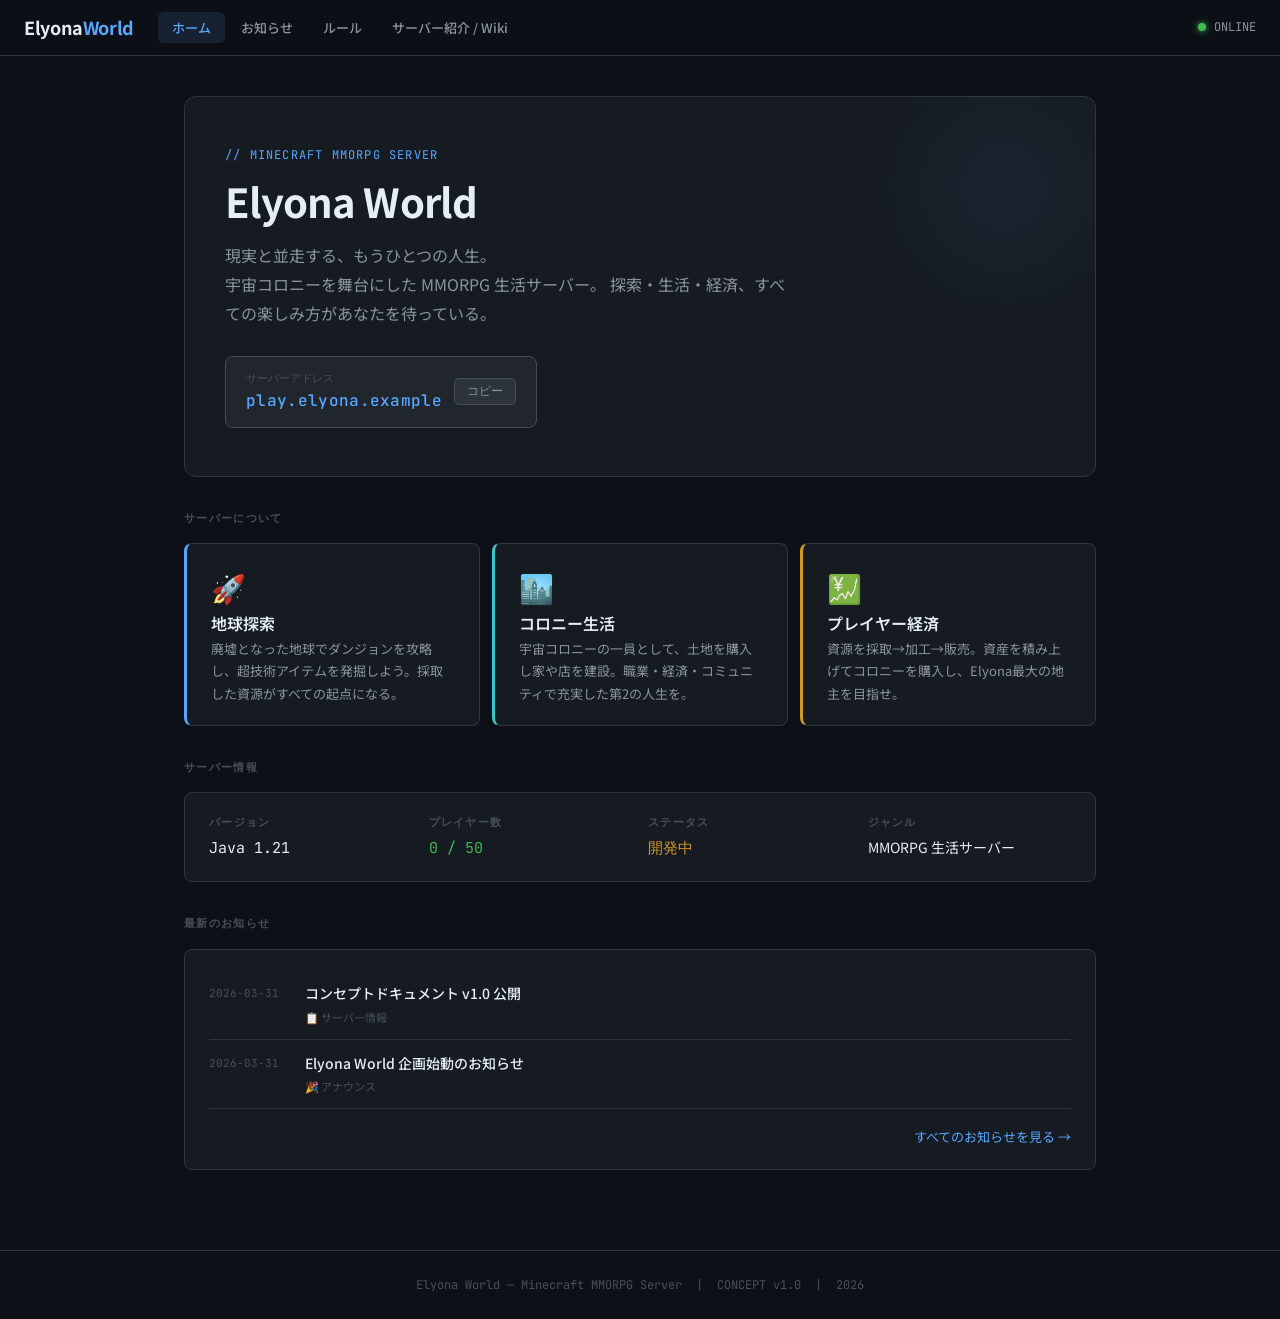
==== index.html @ 05b38072 "[Add]基礎を追加" ====
﻿<!DOCTYPE html>
<html lang="ja">
<head>
<meta charset="UTF-8">
<meta name="viewport" content="width=device-width, initial-scale=1.0">
<title>Elyona World — Minecraft Server</title>
<link rel="preconnect" href="https://fonts.googleapis.com">
<link href="https://fonts.googleapis.com/css2?family=Noto+Sans+JP:wght@300;400;500;700&family=Inter:wght@300;400;500;600;700&family=JetBrains+Mono:wght@400;500&display=swap" rel="stylesheet">
<link rel="stylesheet" href="css/style.css">

</head>
<body>

<!-- ============================================================
     NAVIGATION
     ============================================================ -->
<nav>
  <span class="nav-logo" onclick="showPage('home')">Elyona<span>World</span></span>
  <div class="nav-links">
    <button class="nav-btn active" onclick="showPage('home')" id="nav-home">ホーム</button>
    <button class="nav-btn" onclick="showPage('news')" id="nav-news">お知らせ</button>
    <button class="nav-btn" onclick="showPage('rules')" id="nav-rules">ルール</button>
    <button class="nav-btn" onclick="showPage('wiki')" id="nav-wiki">サーバー紹介 / Wiki</button>
  </div>
  <div class="nav-status">
    <span class="status-dot"></span>
    <span>ONLINE</span>
  </div>
</nav>

<!-- ============================================================
     PAGE: HOME
     ============================================================ -->
<div class="page active" id="page-home">
<div class="container">

  <!-- Hero -->
  <div class="hero">
    <p class="hero-eyebrow">// MINECRAFT MMORPG SERVER</p>
    <h1>Elyona World</h1>
    <p class="hero-desc">
      現実と並走する、もうひとつの人生。<br>
      宇宙コロニーを舞台にした MMORPG 生活サーバー。
      探索・生活・経済、すべての楽しみ方があなたを待っている。
    </p>
    <div class="join-box">
      <div>
        <div class="join-label">サーバーアドレス</div>
        <div class="join-addr" id="server-addr">play.elyona.example</div>
      </div>
      <button class="copy-btn" onclick="copyAddr()">コピー</button>
    </div>
  </div>

  <!-- Quick Info -->
  <p class="section-label">サーバーについて</p>
  <div class="card-grid card-grid-3" style="margin-bottom: 32px;">
    <div class="card accent-blue quick-card">
      <div>
        <div class="quick-icon">🚀</div>
        <h3>地球探索</h3>
        <p>廃墟となった地球でダンジョンを攻略し、超技術アイテムを発掘しよう。採取した資源がすべての起点になる。</p>
      </div>
    </div>
    <div class="card accent-teal quick-card">
      <div>
        <div class="quick-icon">🏙️</div>
        <h3>コロニー生活</h3>
        <p>宇宙コロニーの一員として、土地を購入し家や店を建設。職業・経済・コミュニティで充実した第2の人生を。</p>
      </div>
    </div>
    <div class="card accent-gold quick-card">
      <div>
        <div class="quick-icon">💹</div>
        <h3>プレイヤー経済</h3>
        <p>資源を採取→加工→販売。資産を積み上げてコロニーを購入し、Elyona最大の地主を目指せ。</p>
      </div>
    </div>
  </div>

  <!-- Server Stats -->
  <p class="section-label">サーバー情報</p>
  <div class="card" style="margin-bottom: 32px;">
    <div style="display: grid; grid-template-columns: repeat(auto-fit, minmax(140px, 1fr)); gap: 16px;">
      <div>
        <div class="section-label" style="margin-bottom: 4px;">バージョン</div>
        <div style="font-family: var(--font-mono); font-size: 15px;">Java 1.21</div>
      </div>
      <div>
        <div class="section-label" style="margin-bottom: 4px;">プレイヤー数</div>
        <div style="font-family: var(--font-mono); font-size: 15px; color: var(--green);">0 / 50</div>
      </div>
      <div>
        <div class="section-label" style="margin-bottom: 4px;">ステータス</div>
        <div style="font-family: var(--font-mono); font-size: 15px; color: var(--gold);">開発中</div>
      </div>
      <div>
        <div class="section-label" style="margin-bottom: 4px;">ジャンル</div>
        <div style="font-size: 14px;">MMORPG 生活サーバー</div>
      </div>
    </div>
  </div>

  <!-- Latest News -->
  <p class="section-label">最新のお知らせ</p>
  <div class="card home-news">
    <div class="news-item-mini" onclick="showPage('news')">
      <div class="news-date-mini">2026-03-31</div>
      <div>
        <div class="news-item-title">コンセプトドキュメント v1.0 公開</div>
        <div class="news-item-cat">📋 サーバー情報</div>
      </div>
    </div>
    <div class="news-item-mini" onclick="showPage('news')">
      <div class="news-date-mini">2026-03-31</div>
      <div>
        <div class="news-item-title">Elyona World 企画始動のお知らせ</div>
        <div class="news-item-cat">🎉 アナウンス</div>
      </div>
    </div>
    <div style="padding-top: 14px; text-align: right;">
      <a href="#" onclick="showPage('news'); return false;" style="font-size: 13px;">すべてのお知らせを見る →</a>
    </div>
  </div>

</div>
</div>

<!-- ============================================================
     PAGE: NEWS
     ============================================================ -->
<div class="page" id="page-news">
<div class="container">
  <div class="page-title">📋 お知らせ</div>
  <div class="page-subtitle">サーバーに関する最新情報・アップデート情報はここで確認できます。</div>

  <div class="news-list">

    <div class="news-card" onclick="toggleNews(this)">
      <div class="news-card-header">
        <div style="flex:1">
          <div class="news-meta">
            <span class="news-date">2026-03-31</span>
            <span class="pill pill-blue">サーバー情報</span>
          </div>
          <div class="news-title">コンセプトドキュメント v1.0 公開</div>
          <div class="news-summary">Elyona World のサーバーコンセプト・世界観・ゲームプレイ設計の第1版を公開しました。</div>
        </div>
        <span class="news-chevron">▼</span>
      </div>
      <div class="news-body">
        <p>サーバー「Elyona World」の基本設計となるコンセプトドキュメント v1.0 を策定しました。</p>
        <p>本ドキュメントでは以下が決定されています：</p>
        <ul>
          <li>サーバー名称（外部：Elyona World / 内部：Elyona）</li>
          <li>世界設定（約2000年後・第一次世界大戦後・宇宙コロニー）</li>
          <li>コンセプト（MMORPGライフサーバー・メタバース的第2の人生）</li>
          <li>3大ゲームプレイ（地球探索・コロニー生活・経済システム）</li>
          <li>MIMIC 設計（無機質AI・4大権限・絶対的存在）</li>
          <li>コロニー構造（5種類・ネクサスから起点）</li>
        </ul>
        <p>詳細はサーバー紹介 / Wiki ページをご覧ください。</p>
      </div>
    </div>

    <div class="news-card" onclick="toggleNews(this)">
      <div class="news-card-header">
        <div style="flex:1">
          <div class="news-meta">
            <span class="news-date">2026-03-31</span>
            <span class="pill pill-green">アナウンス</span>
          </div>
          <div class="news-title">Elyona World 企画始動のお知らせ</div>
          <div class="news-summary">Minecraft MMORPG 生活サーバー「Elyona World」の企画が正式に始動しました。</div>
        </div>
        <span class="news-chevron">▼</span>
      </div>
      <div class="news-body">
        <p>この度、Minecraft の MMORPG 生活サーバー「Elyona World」の企画が始動しました。</p>
        <p>Elyona は「現実と並走する第2の人生」をコンセプトに、探索・生活・経済が融合したサーバーを目指しています。
           どんなプレイスタイルでも楽しめる設計を心がけています。</p>
        <p>現在は設計段階ですが、随時情報を更新していきます。続報をお待ちください！</p>
      </div>
    </div>

  </div>
</div>
</div>

<!-- ============================================================
     PAGE: RULES
     ============================================================ -->
<div class="page" id="page-rules">
<div class="container">
  <div class="page-title">📜 サーバールール</div>
  <div class="page-subtitle">Elyona で楽しく遊ぶために、必ずルールを読んでから参加してください。</div>

  <!-- ToC -->
  <div class="rules-toc">
    <h3>目次</h3>
    <ul>
      <li><a href="#rule-basic">§1 基本ルール</a></li>
      <li><a href="#rule-build">§2 建築・土地ルール</a></li>
      <li><a href="#rule-economy">§3 経済・取引ルール</a></li>
      <li><a href="#rule-explore">§4 地球探索ルール</a></li>
      <li><a href="#rule-mimic">§5 MIMIC に関するルール</a></li>
      <li><a href="#rule-sanction">§6 違反時の制裁</a></li>
    </ul>
  </div>

  <!-- §1 基本ルール -->
  <div class="rule-section" id="rule-basic">
    <div class="rule-section-title">
      <span class="pill pill-blue">§1</span> 基本ルール
    </div>
    <ul class="rule-list">
      <li class="rule-item">
        <span class="rule-num">1.1</span>
        <div class="rule-content">
          <strong>他プレイヤーへの尊重</strong>
          <p>暴言・差別・ハラスメント行為は一切禁止です。すべてのプレイヤーが快適に遊べる環境を守ってください。</p>
        </div>
        <span class="severity sev-ban">BAN</span>
      </li>
      <li class="rule-item">
        <span class="rule-num">1.2</span>
        <div class="rule-content">
          <strong>チート・改造クライアントの禁止</strong>
          <p>X-Ray、飛行チート、速度改ざん等のチートは禁止です。OptiFine・Sodium 等の描画系 MOD は許可。</p>
        </div>
        <span class="severity sev-perm">永久BAN</span>
      </li>
      <li class="rule-item">
        <span class="rule-num">1.3</span>
        <div class="rule-content">
          <strong>垢売り・代理プレイの禁止</strong>
          <p>アカウントの売買・譲渡・他人による代理プレイは禁止です。</p>
        </div>
        <span class="severity sev-ban">BAN</span>
      </li>
      <li class="rule-item">
        <span class="rule-num">1.4</span>
        <div class="rule-content">
          <strong>グリーフィングの禁止</strong>
          <p>他プレイヤーの建築物・設備を無断で破壊・改変することは禁止です。</p>
        </div>
        <span class="severity sev-ban">BAN</span>
      </li>
    </ul>
  </div>

  <!-- §2 建築 -->
  <div class="rule-section" id="rule-build">
    <div class="rule-section-title">
      <span class="pill pill-teal">§2</span> 建築・土地ルール
    </div>
    <ul class="rule-list">
      <li class="rule-item">
        <span class="rule-num">2.1</span>
        <div class="rule-content">
          <strong>土地の購入と建築</strong>
          <p>建築は必ず MIMIC から購入した区画内で行ってください。未購入の土地への建築は撤去されます。</p>
        </div>
        <span class="severity sev-info">撤去</span>
      </li>
      <li class="rule-item">
        <span class="rule-num">2.2</span>
        <div class="rule-content">
          <strong>建築内容の自由</strong>
          <p>購入した土地内の建築物の内容はプレイヤーの自由です。ただし、景観を著しく損なう巨大なラグ施設は規制対象になる場合があります。</p>
        </div>
        <span class="severity sev-info">注意</span>
      </li>
      <li class="rule-item">
        <span class="rule-num">2.3</span>
        <div class="rule-content">
          <strong>放棄地の処理</strong>
          <p>長期間（30日以上）ログインがなく、税金未納の土地は MIMIC により没収されます。</p>
        </div>
        <span class="severity sev-info">没収</span>
      </li>
    </ul>
  </div>

  <!-- §3 経済 -->
  <div class="rule-section" id="rule-economy">
    <div class="rule-section-title">
      <span class="pill pill-gold">§3</span> 経済・取引ルール
    </div>
    <ul class="rule-list">
      <li class="rule-item">
        <span class="rule-num">3.1</span>
        <div class="rule-content">
          <strong>プレイヤー間取引の自由</strong>
          <p>プレイヤー同士の価格設定・交渉・契約は自由です。ただし取引詐欺は規制対象です。</p>
        </div>
        <span class="severity sev-warn">警告〜BAN</span>
      </li>
      <li class="rule-item">
        <span class="rule-num">3.2</span>
        <div class="rule-content">
          <strong>経済バグの悪用禁止</strong>
          <p>ゲーム内の経済バグを意図的に利用して不正に通貨・アイテムを複製する行為は禁止です。発見した場合は運営に報告してください。</p>
        </div>
        <span class="severity sev-perm">永久BAN</span>
      </li>
      <li class="rule-item">
        <span class="rule-num">3.3</span>
        <div class="rule-content">
          <strong>独占・市場操作の禁止</strong>
          <p>特定の資源を意図的に独占し、市場価格を操作する行為は禁止です。</p>
        </div>
        <span class="severity sev-warn">警告〜制限</span>
      </li>
    </ul>
  </div>

  <!-- §4 探索 -->
  <div class="rule-section" id="rule-explore">
    <div class="rule-section-title">
      <span class="pill pill-red">§4</span> 地球探索ルール
    </div>
    <ul class="rule-list">
      <li class="rule-item">
        <span class="rule-num">4.1</span>
        <div class="rule-content">
          <strong>PvP について</strong>
          <p>地球（廃墟ワールド）での PvP は原則許可エリアのみ有効です。コロニー内での無断 PvP は禁止。</p>
        </div>
        <span class="severity sev-info">エリア依存</span>
      </li>
      <li class="rule-item">
        <span class="rule-num">4.2</span>
        <div class="rule-content">
          <strong>ダンジョンの独占禁止</strong>
          <p>ダンジョン入口を封鎖して他プレイヤーの進入を妨げる行為は禁止です。</p>
        </div>
        <span class="severity sev-warn">警告</span>
      </li>
    </ul>
  </div>

  <!-- §5 MIMIC -->
  <div class="rule-section" id="rule-mimic">
    <div class="rule-section-title">
      <span class="pill pill-purple">§5</span> MIMIC に関するルール
    </div>
    <ul class="rule-list">
      <li class="rule-item">
        <span class="rule-num">5.1</span>
        <div class="rule-content">
          <strong>MIMIC の決定への服従</strong>
          <p>MIMIC による土地管理・課税・制裁の決定は最終的なものです。ゲーム内での異議申し立ては手続きが存在しません（世界観設定）。</p>
        </div>
        <span class="severity sev-info">設定</span>
      </li>
      <li class="rule-item">
        <span class="rule-num">5.2</span>
        <div class="rule-content">
          <strong>MIMIC システムの悪用禁止</strong>
          <p>MIMIC の課税・制裁システムのバグを意図的に悪用する行為は禁止です。</p>
        </div>
        <span class="severity sev-ban">BAN</span>
      </li>
    </ul>
  </div>

  <!-- §6 制裁 -->
  <div class="rule-section" id="rule-sanction">
    <div class="rule-section-title">
      <span class="pill pill-red">§6</span> 違反時の制裁
    </div>
    <div class="card accent-red" style="margin-bottom: 12px;">
      <p style="font-size: 13px; color: var(--text2);">違反の重大度に応じて以下の制裁が適用されます。運営の判断により段階を飛ばす場合があります。</p>
    </div>
    <div class="table-wrap">
      <table>
        <thead>
          <tr>
            <th>段階</th>
            <th>内容</th>
            <th>対象ルール（例）</th>
          </tr>
        </thead>
        <tbody>
          <tr>
            <td><span class="severity sev-warn">警告</span></td>
            <td>口頭・チャット警告。繰り返しで次の段階へ。</td>
            <td>3.1, 4.2 など軽度違反</td>
          </tr>
          <tr>
            <td><span class="severity sev-ban">一時 BAN</span></td>
            <td>一定期間のアクセス停止（1日〜30日）</td>
            <td>1.1, 1.4, 3.1 など</td>
          </tr>
          <tr>
            <td><span class="severity sev-perm">永久 BAN</span></td>
            <td>アカウントの永久アクセス停止。資産没収。</td>
            <td>1.2, 3.2 などの重大違反</td>
          </tr>
        </tbody>
      </table>
    </div>
    <div class="info-box blue" style="margin-top: 8px;">
      💬 ルールへの質問・異議申し立てはDiscordの運営チャンネルで受け付けています。
    </div>
  </div>

</div>
</div>

<!-- ============================================================
     PAGE: WIKI
     ============================================================ -->
<div class="page" id="page-wiki">
<div class="wiki-layout">

  <!-- Sidebar -->
  <aside class="wiki-sidebar">
    <div class="wiki-sidebar-title">サーバー紹介 / Wiki</div>
    <input class="search-input" placeholder="記事を検索..." oninput="wikiSearch(this.value)" style="font-size:12px; padding: 7px 12px; margin-bottom: 12px;">

    <div class="wiki-cat-label">概要</div>
    <button class="wiki-nav-btn active" onclick="showWiki('overview')">サーバー概要</button>
    <button class="wiki-nav-btn" onclick="showWiki('worldlore')">世界設定・ロア</button>
    <button class="wiki-nav-btn" onclick="showWiki('start')">はじめかた</button>

    <div class="wiki-cat-label">ゲームプレイ</div>
    <button class="wiki-nav-btn" onclick="showWiki('explore')">地球探索</button>
    <button class="wiki-nav-btn" onclick="showWiki('colony')">コロニー生活</button>
    <button class="wiki-nav-btn" onclick="showWiki('economy')">経済システム</button>
    <button class="wiki-nav-btn" onclick="showWiki('jobs')">職業・スキル <span style="color:var(--text3);font-size:10px;margin-left:4px;">TBD</span></button>

    <div class="wiki-cat-label">コロニー</div>
    <button class="wiki-nav-btn" onclick="showWiki('territory')">コロニー一覧</button>
    <button class="wiki-nav-btn" onclick="showWiki('land')">土地購入ガイド</button>

    <div class="wiki-cat-label">システム</div>
    <button class="wiki-nav-btn" onclick="showWiki('mimic')">MIMIC（統治AI）</button>
    <button class="wiki-nav-btn" onclick="showWiki('currency')">通貨・経済 <span style="color:var(--text3);font-size:10px;margin-left:4px;">TBD</span></button>
  </aside>

  <!-- Wiki Content -->
  <main class="wiki-content">

    <!-- overview -->
    <article class="wiki-article active" id="wiki-overview">
      <h2>🌌 サーバー概要</h2>
      <p>
        <strong>Elyona World</strong>（内部通称：<em>Elyona</em>）は、宇宙コロニーを舞台にした
        Minecraft MMORPG 生活サーバーです。現実と並走する「第2の人生」として、
        探索・生活・経済のすべてを体験できます。
      </p>

      <div class="info-box blue">
        📡 <strong>サーバー名の由来：</strong>
        ヘブライ語の <em>El</em>（光・神）+ 古語の <em>yon</em>（彼方・あの世界）+ 場所を示す語尾 <em>-a</em>
        ＝「光の彼方の大地」。Elysium（楽園）の語根とも重なる二重の意味構造を持つ。
      </div>

      <h3>3つのゲームプレイ</h3>
      <div class="card-grid" style="grid-template-columns: 1fr; gap: 8px; margin: 12px 0;">
        <div class="card accent-red">
          <div class="quick-card">
            <div class="quick-icon">🌍</div>
            <div>
              <h3>地球探索</h3>
              <p style="font-size:13px; color:var(--text2);">廃墟となった地球でダンジョンを攻略・資源を採取。超技術アイテムの発掘が冒険の醍醐味。</p>
            </div>
          </div>
        </div>
        <div class="card accent-blue">
          <div class="quick-card">
            <div class="quick-icon">🏙️</div>
            <div>
              <h3>コロニー生活</h3>
              <p style="font-size:13px; color:var(--text2);">宇宙コロニーで土地を購入・建設。職業・経済・社交でもう一つの人生を生きる。</p>
            </div>
          </div>
        </div>
        <div class="card accent-gold">
          <div class="quick-card">
            <div class="quick-icon">📊</div>
            <div>
              <h3>経済システム</h3>
              <p style="font-size:13px; color:var(--text2);">資源採取→加工→販売のサイクルで資産を蓄え、コロニー購入を目指す。プレイヤー主導の管理経済。</p>
            </div>
          </div>
        </div>
      </div>

      <h3>対象プレイヤー</h3>
      <p>どんなプレイスタイルでも何かの楽しみ方が用意されています。</p>
      <div style="display:flex; flex-wrap:wrap; gap:6px; margin-top:8px;">
        <span class="pill pill-red">冒険者タイプ</span>
        <span class="pill pill-teal">生活者タイプ</span>
        <span class="pill pill-purple">社交タイプ</span>
        <span class="pill pill-blue">クリエイタータイプ</span>
        <span class="pill pill-gold">経営者タイプ</span>
      </div>
    </article>

    <!-- worldlore -->
    <article class="wiki-article" id="wiki-worldlore">
      <h2>📖 世界設定・ロア</h2>

      <div class="info-box gold">
        🕰️ 時代設定：現在より約2000年後の未来
      </div>

      <h3>世界の歴史</h3>
      <p>
        現在より約2000年後の未来、人類は長きにわたる<strong>第一次世界大戦</strong>を戦い続けた。
        地球は居住不能な廃墟となり、かつての文明の遺物のみが荒廃した大地に残されている。
      </p>
      <p>
        しかし戦争から生まれた技術の飛躍により、人類は宇宙へと活路を見出した。
        <strong>「コロニー」</strong>と呼ばれる宇宙居住区が建設され、プレイヤーはそのコロニーの住民として Elyona の世界を生きる。
      </p>

      <h3>地球の現状</h3>
      <div class="card accent-red" style="margin: 12px 0;">
        <p style="font-size:14px; color:var(--text2); margin:0;">
          長期戦争により<strong style="color:var(--text);">居住不能</strong>となった地球。
          戦時中の超技術の遺物が各地に放棄されており、探索価値は依然として高い。
          コロニーからの探索隊が定期的に派遣されている。
        </p>
      </div>

      <h3>コロニー「コロニー」とは</h3>
      <p>
        地球の廃墟から技術を引き継ぎ、宇宙に建設された人類の新しい居住区。
        コロニーは MIMIC のネットワークで繋がっており、見た目は地下都市に近い。
        <strong>ドーム・人工重力・人工大気</strong>などSF的要素が随所に存在する。
      </p>

      <div class="info-box blue" style="margin-top: 16px;">
        💡 プレイヤーはコロニーの「住民」としてゲームを開始します。地球への探索は「遠征」として行われます。
      </div>
    </article>

    <!-- start -->
    <article class="wiki-article" id="wiki-start">
      <h2>🚀 はじめかた</h2>

      <h3>参加の流れ</h3>
      <div class="flow-chart">
        <span class="flow-item">サーバーに接続</span>
        <span class="flow-arrow">→</span>
        <span class="flow-item">ネクサスにスポーン</span>
        <span class="flow-arrow">→</span>
        <span class="flow-item">チュートリアル</span>
        <span class="flow-arrow">→</span>
        <span class="flow-item">地球で資源採取</span>
        <span class="flow-arrow">→</span>
        <span class="flow-item">MIMICに売却</span>
        <span class="flow-arrow">→</span>
        <span class="flow-item">土地購入</span>
      </div>

      <h3>最初にやること</h3>
      <ol style="padding-left: 20px; margin: 12px 0;">
        <li style="margin-bottom: 8px; color: var(--text2);">
          <strong style="color:var(--text);">ネクサス・コロニーを探索する</strong>
          — まずスポーン地点であるネクサスを散策し、施設の位置を把握しよう。
        </li>
        <li style="margin-bottom: 8px; color: var(--text2);">
          <strong style="color:var(--text);">地球へ遠征・資源採取</strong>
          — ゲートから地球へ行き、木材・石炭・鉱石などの基本資源を集めてくる。
        </li>
        <li style="margin-bottom: 8px; color: var(--text2);">
          <strong style="color:var(--text);">MIMIC に資源を売却</strong>
          — 採取した資源を MIMIC の公定価格で売却して通貨を獲得する。
        </li>
        <li style="margin-bottom: 8px; color: var(--text2);">
          <strong style="color:var(--text);">土地を購入・拠点を建設</strong>
          — 貯めた資金でコロニー内の土地を購入し、自分の家を建てよう。
        </li>
        <li style="color: var(--text2);">
          <strong style="color:var(--text);">職業・プレイスタイルを決める</strong>
          — 探索特化・生産業・商売など、自分のロールを見つけて深めていく。
        </li>
      </ol>

      <div class="info-box green">
        ✅ <strong>初心者向けTip：</strong> 最初はネクサスの無料区画に仮拠点を構えると安全。資金が貯まったら好みのコロニーへ引っ越そう。
      </div>
    </article>

    <!-- explore -->
    <article class="wiki-article" id="wiki-explore">
      <h2>🌍 地球探索</h2>
      <p>廃墟となった地球は、Elyona の資源と財の主要な供給源です。</p>

      <div class="info-box red">
        ⚠️ 地球は危険エリアです。適切な装備と準備を整えてから遠征してください。
      </div>

      <h3>資源採取</h3>
      <p>
        地球では通常の Minecraft 資源（木材・石炭・鉄・ダイヤなど）を採取できます。
        採取した資源は MIMIC に売却するか、自分で加工・使用することができます。
      </p>
      <p>
        地球は<strong>定期的にリセット</strong>されるため資源が枯渇することはありませんが、
        リセット直後はより良い資源が得やすくなります。
      </p>

      <div class="info-box tbd">
        🔧 <strong>未決定：</strong> リセットの頻度・ルール・演出については現在設計中です。
      </div>

      <h3>ダンジョン・遺跡探索</h3>
      <p>
        地球には戦時中に建設された<strong>ダンジョン</strong>や<strong>放棄施設</strong>が点在しています。
        攻略することで<strong>超技術アイテム</strong>を入手できます。
      </p>
      <ul style="margin: 8px 0;">
        <li>速度上昇・攻撃力上昇などの強化効果を持つレア装備</li>
        <li>コロニー内でも高い価値を持つ希少素材</li>
        <li>特殊な加工に必要なパーツ類</li>
      </ul>

      <h3>超技術アイテム（レアリティ）</h3>
      <div class="table-wrap">
        <table>
          <thead>
            <tr><th>レアリティ</th><th>説明</th><th>入手難度</th></tr>
          </thead>
          <tbody>
            <tr>
              <td><span class="pill pill-gray">COMMON</span></td>
              <td>基本的な旧時代の装備</td>
              <td>易しい</td>
            </tr>
            <tr>
              <td><span class="pill pill-blue">UNCOMMON</span></td>
              <td>軽微な強化効果付き</td>
              <td>普通</td>
            </tr>
            <tr>
              <td><span class="pill pill-purple">RARE</span></td>
              <td>顕著な強化効果・特殊能力付き</td>
              <td>難しい</td>
            </tr>
            <tr>
              <td><span class="pill pill-gold">LEGENDARY</span></td>
              <td>戦争時代の最高技術品・固有効果</td>
              <td>非常に難しい</td>
            </tr>
          </tbody>
        </table>
      </div>

      <div class="info-box tbd">
        🔧 <strong>未決定：</strong> 超技術アイテムの具体的な効果・バランスは設計中です。
      </div>
    </article>

    <!-- colony -->
    <article class="wiki-article" id="wiki-colony">
      <h2>🏙️ コロニー生活</h2>
      <p>コロニーは Elyona における「もうひとつの人生」の舞台です。</p>

      <h3>コロニーとは</h3>
      <p>
        廃墟となった地球の軌道上・宇宙空間に建設された<strong>人類の居住区</strong>。
        各コロニーは独立した宇宙構造物ですが、MIMIC のネットワークで繋がっています。
        外観は地下都市に近く、ドーム・人工重力・人工大気などのSF的要素が実在する。
      </p>

      <h3>土地と建築</h3>
      <ul style="margin: 8px 0;">
        <li><strong>区画購入</strong> — MIMIC から土地を購入して建築権を得る</li>
        <li><strong>建築の自由</strong> — 購入した区画内は何でも自由に建設可能</li>
        <li><strong>固定資産税</strong> — 保有区画に対して MIMIC が定期的に課税する</li>
        <li><strong>施設建設</strong> — 家・店舗・工場・公共施設など目的は自由</li>
      </ul>

      <h3>プレイヤーショップ</h3>
      <p>
        土地にショップを構え、採取・加工した資源やアイテムを自由価格で売買できます。
        プレイヤー間の取引は Elyona の経済の中核です。
      </p>

      <h3>コロニーの購入（上位目標）</h3>
      <p>
        十分な資産を積み上げた上位プレイヤーは、MIMIC からコロニーそのものを購入し、
        <strong>独自のルール・税制</strong>を設定できるようになります。
        これが Elyona における最大の経済的目標です。
      </p>
      <div class="info-box gold">
        👑 コロニーを購入しても、MIMIC の基本法は上書きできません。あくまで独自ルールの追加が可能です。
      </div>
    </article>

    <!-- economy -->
    <article class="wiki-article" id="wiki-economy">
      <h2>💹 経済システム</h2>
      <p>Elyona の経済はプレイヤーが主体となって動かす管理経済です。</p>

      <h3>基本の経済フロー</h3>
      <div class="flow-chart">
        <span class="flow-item">🌍 地球で採取</span>
        <span class="flow-arrow">→</span>
        <span class="flow-item">MIMICに売却</span>
        <span class="flow-arrow">→</span>
        <span class="flow-item">通貨獲得</span>
        <span class="flow-arrow">→</span>
        <span class="flow-item">土地・施設購入</span>
        <span class="flow-arrow">→</span>
        <span class="flow-item">加工・販売</span>
        <span class="flow-arrow">→</span>
        <span class="flow-item">🏙️ コロニー購入へ</span>
      </div>

      <h3>MIMIC 売却（公定価格）</h3>
      <p>
        地球で採取した資源は MIMIC に<strong>固定価格</strong>で売却できます。
        相場変動がなく安定した収入源ですが、プレイヤーショップほどの高利益にはなりません。
      </p>

      <h3>プレイヤーショップ（自由価格）</h3>
      <p>
        自分の土地にショップを開設し、資源・加工品・レアアイテムを<strong>自由価格</strong>で販売できます。
        MIMIC 売却より高く売れる可能性があり、上手く運営すれば大きな収益になります。
      </p>

      <h3>二次産業・加工</h3>
      <p>
        施設を建てて資源を加工することで<strong>付加価値</strong>をつけて販売できます。
        製造業プレイとして特化することも可能です。
      </p>

      <div class="table-wrap">
        <table>
          <thead>
            <tr><th>収入源</th><th>特徴</th><th>安定性</th><th>利益率</th></tr>
          </thead>
          <tbody>
            <tr>
              <td><strong>MIMIC 売却</strong></td>
              <td>固定価格・誰でも利用可</td>
              <td>★★★</td>
              <td>★★☆</td>
            </tr>
            <tr>
              <td><strong>プレイヤーショップ</strong></td>
              <td>自由価格・立地と運営力次第</td>
              <td>★★☆</td>
              <td>★★★</td>
            </tr>
            <tr>
              <td><strong>加工・製造</strong></td>
              <td>施設投資が必要・高付加価値</td>
              <td>★☆☆</td>
              <td>★★★</td>
            </tr>
            <tr>
              <td><strong>MIMIC からの購入代行</strong></td>
              <td>資源不足プレイヤー向けに資源を仕入れて販売</td>
              <td>★★☆</td>
              <td>★★☆</td>
            </tr>
          </tbody>
        </table>
      </div>

      <div class="info-box tbd">
        🔧 <strong>未決定：</strong> 通貨名・インフレ対策・通貨発行の詳細は現在設計中です。
      </div>
    </article>

    <!-- jobs -->
    <article class="wiki-article" id="wiki-jobs">
      <h2>⚒️ 職業・スキルシステム</h2>
      <div class="info-box tbd">
        🔧 <strong>この記事は未完成です。</strong> 職業・ロール・スキルシステムは現在設計中です。
      </div>
      <h3>想定される職業カテゴリ</h3>
      <ul>
        <li><strong>探索者</strong> — 地球での資源採取・ダンジョン攻略を専門とする</li>
        <li><strong>商人</strong> — プレイヤーショップ経営・売買を専門とする</li>
        <li><strong>建築家</strong> — 建設・街づくりを専門とする</li>
        <li><strong>製造業者</strong> — 資源加工・製品生産を専門とする</li>
        <li><strong>冒険者</strong> — ダンジョン攻略・PvP コンテンツを専門とする</li>
      </ul>
      <p style="margin-top: 16px; color: var(--text3); font-size: 13px;">
        ※ 上記はあくまで想定案です。詳細が決定次第更新されます。
      </p>
    </article>

    <!-- territory -->
    <article class="wiki-article" id="wiki-territory">
      <h2>🗺️ コロニー一覧</h2>
      <p>Elyona には目的・特徴の異なる5種類のコロニーが存在します。</p>

      <div style="margin: 20px 0;">

        <div class="territory-card" style="border-left: 3px solid var(--blue);">
          <div class="territory-header">
            <span class="territory-icon">🏛️</span>
            <div>
              <span class="territory-name">ネクサス・コロニー</span>
              <div style="margin-top:4px;">
                <span class="pill pill-blue">MIMICが直轄</span>
                <span class="pill pill-green">初期スポーン地点</span>
              </div>
            </div>
          </div>
          <p class="territory-desc">
            Elyona 最大の公共コロニー。全プレイヤーが最初にスポーンする出発点。
            MIMIC の中枢施設・金融・居住・行政が集中する最も栄えた都市。
            巨大ドーム・人工太陽・高層建築が立ち並ぶ近未来都市の外観。
            <strong>土地は最も高額。</strong>
          </p>
        </div>

        <div class="territory-card" style="border-left: 3px solid var(--teal);">
          <div class="territory-header">
            <span class="territory-icon">🏠</span>
            <div>
              <span class="territory-name">レジデンシャル・コロニー</span>
              <div style="margin-top:4px;">
                <span class="pill pill-teal">MIMIC管理</span>
                <span class="pill pill-green">生活・居住向け</span>
              </div>
            </div>
          </div>
          <p class="territory-desc">
            生活・居住に特化した中規模コロニー。ネクサスから分かれた区画を多数持つ。
            生活需要・建築需要のプレイヤー向け。
            宇宙を見下ろす住宅街エリアで、窓の外は宇宙空間。
          </p>
        </div>

        <div class="territory-card" style="border-left: 3px solid var(--gold);">
          <div class="territory-header">
            <span class="territory-icon">🏭</span>
            <div>
              <span class="territory-name">インダストリアル・コロニー</span>
              <div style="margin-top:4px;">
                <span class="pill pill-gold">MIMIC管理</span>
                <span class="pill pill-gold">加工・製造特化</span>
              </div>
            </div>
          </div>
          <p class="territory-desc">
            加工・製造・産業に特化したコロニー。大型施設の建設が許可されている。
            工場を構える製造業プレイヤーが集まる工業地帯。
            パイプ・機械・煙突が立ち並ぶ重工業エリア。固定資産税は高め。
          </p>
        </div>

        <div class="territory-card" style="border-left: 3px solid var(--purple);">
          <div class="territory-header">
            <span class="territory-icon">🌌</span>
            <div>
              <span class="territory-name">フロンティア・コロニー</span>
              <div style="margin-top:4px;">
                <span class="pill pill-purple">MIMIC管理（最小限）</span>
                <span class="pill pill-gray">高自由度・低保護</span>
              </div>
            </div>
          </div>
          <p class="territory-desc">
            未開拓・辺境のコロニー。MIMICのサービスは最小限で、
            治安・インフラは住民が自分で整備する。
            プレイヤー独自ルール・コミュニティ形成が最も活発な場所。
            建設中のドームと広大な宇宙空間が広がる。
          </p>
        </div>

        <div class="territory-card" style="border-left: 3px solid var(--red);">
          <div class="territory-header">
            <span class="territory-icon">🔑</span>
            <div>
              <span class="territory-name">プライベート・コロニー</span>
              <div style="margin-top:4px;">
                <span class="pill pill-red">プレイヤー所有</span>
                <span class="pill pill-gold">上位目標</span>
              </div>
            </div>
          </div>
          <p class="territory-desc">
            最上位プレイヤーが MIMIC からコロニーそのものを購入して統治する独自コロニー。
            独自の税制・ルールを設定できるが、MIMIC の基本法は維持される。
            Elyona における最大の経済的目標。
          </p>
        </div>

      </div>

      <h3>成長の軌跡</h3>
      <div class="flow-chart">
        <span class="flow-item">🏛️ ネクサスで出発</span>
        <span class="flow-arrow">→</span>
        <span class="flow-item">資金を貯める</span>
        <span class="flow-arrow">→</span>
        <span class="flow-item">🏠 居住・産業へ移住</span>
        <span class="flow-arrow">→</span>
        <span class="flow-item">🌌 フロンティアで独立</span>
        <span class="flow-arrow">→</span>
        <span class="flow-item">🔑 コロニー購入</span>
      </div>
    </article>

    <!-- land -->
    <article class="wiki-article" id="wiki-land">
      <h2>🏗️ 土地購入ガイド</h2>

      <h3>土地購入の手順</h3>
      <ol style="padding-left: 20px; margin: 12px 0;">
        <li style="margin-bottom: 8px; color: var(--text2);">
          <strong style="color:var(--text);">購入したい区画を探す</strong>
          — 各コロニーの未分譲エリアを確認。MIMIC の管理システムで空き区画を検索。
        </li>
        <li style="margin-bottom: 8px; color: var(--text2);">
          <strong style="color:var(--text);">MIMIC に購入申請</strong>
          — 対象区画を指定して購入手続き。価格はコロニーと位置によって変動。
        </li>
        <li style="margin-bottom: 8px; color: var(--text2);">
          <strong style="color:var(--text);">所有権の登録</strong>
          — MIMIC が所有権を自動登録。以降、その区画はあなたの土地として保護される。
        </li>
        <li style="color: var(--text2);">
          <strong style="color:var(--text);">建築開始</strong>
          — 区画内に自由に建設。他の区画への影響・はみ出しには注意。
        </li>
      </ol>

      <h3>土地の費用</h3>
      <div class="table-wrap">
        <table>
          <thead>
            <tr><th>コロニー種別</th><th>土地価格（目安）</th><th>固定資産税</th><th>特徴</th></tr>
          </thead>
          <tbody>
            <tr><td>ネクサス</td><td>高額</td><td>高</td><td>最も便利・高価値</td></tr>
            <tr><td>レジデンシャル</td><td>中程度</td><td>中</td><td>生活向け・バランス型</td></tr>
            <tr><td>インダストリアル</td><td>中〜高</td><td>高</td><td>大型施設向け</td></tr>
            <tr><td>フロンティア</td><td>低額</td><td>低〜なし</td><td>自由度高・保護低</td></tr>
            <tr><td>プライベート</td><td>コロニー丸ごと購入</td><td>特殊</td><td>上位プレイヤー向け</td></tr>
          </tbody>
        </table>
      </div>

      <div class="info-box tbd">
        🔧 <strong>未決定：</strong> 具体的な価格・税率は設計中です。
      </div>

      <h3>土地の没収・手放し</h3>
      <ul>
        <li>30日以上ログインなし + 税金未納 → MIMIC が没収</li>
        <li>任意で MIMIC に返却（売却）することも可能</li>
        <li>プレイヤー間での土地売却は MIMIC の仲介のもと可能</li>
      </ul>
    </article>

    <!-- mimic -->
    <article class="wiki-article" id="wiki-mimic">
      <h2>🤖 MIMIC（統治AI）</h2>

      <div class="info-box blue">
        📡 <strong>正式名称：</strong> Managed Infrastructure &amp; Municipal Integration Controller
      </div>

      <h3>MIMICとは</h3>
      <p>
        第一次世界大戦末期、崩壊寸前の人類社会を維持するために開発された
        <strong>超高度統治AI</strong>。感情・欲望・疲弊を持たない。
        コロニーの秩序・経済・法律のすべてを管理する。
      </p>
      <p>
        プレイヤーにとって MIMIC は<strong>「空気のような存在」</strong>——
        見えないが、常にそこにいる。抗える手段は存在しない。
      </p>

      <div style="background: var(--bg3); border: 1px solid var(--border); border-left: 3px solid var(--text3); border-radius: 0 6px 6px 0; padding: 14px 18px; margin: 16px 0; font-family: var(--font-mono); font-size: 12px; color: var(--text2); line-height: 1.8;">
        「区画 B-7 の土地取引が完了しました。所有権を登録します。以後、当該区画における構造物の建設・撤去はMIMICの管轄下に置かれます。税率 3% が適用されます。」
        <div style="font-size: 10px; color: var(--text3); margin-top: 8px;">// MIMIC — 通知メッセージ（イメージ）</div>
      </div>

      <h3>MIMICの4大権限</h3>
      <div class="card-grid" style="grid-template-columns: 1fr 1fr; gap: 8px; margin: 12px 0;">
        <div class="card accent-blue">
          <div style="font-size: 20px; margin-bottom: 6px;">🗺️</div>
          <h3 style="font-size: 14px;">土地・コロニー管理</h3>
          <p style="font-size: 13px; color: var(--text2); margin: 0;">区画の定義・分割・所有権登録・売買仲介。コロニーそのものの売却も管轄。</p>
        </div>
        <div class="card accent-teal">
          <div style="font-size: 20px; margin-bottom: 6px;">🏛️</div>
          <h3 style="font-size: 14px;">税務・公共サービス</h3>
          <p style="font-size: 13px; color: var(--text2); margin: 0;">固定資産税・取引税の徴収。公共インフラの維持・拡張に充当。</p>
        </div>
        <div class="card accent-gold">
          <div style="font-size: 20px; margin-bottom: 6px;">💰</div>
          <h3 style="font-size: 14px;">経済・公定価格</h3>
          <p style="font-size: 13px; color: var(--text2); margin: 0;">資源の公定買取・販売価格を設定。通貨の発行・管理。インフレ・デフレの制御。</p>
        </div>
        <div class="card accent-red">
          <div style="font-size: 20px; margin-bottom: 6px;">⚖️</div>
          <h3 style="font-size: 14px;">法律・制裁</h3>
          <p style="font-size: 13px; color: var(--text2); margin: 0;">ルール違反の検知・制裁。警告→アクセス制限→追放・資産没収の段階制裁。</p>
        </div>
      </div>

      <h3>MIMICが関与しないこと</h3>
      <ul style="margin: 8px 0;">
        <li><strong>プレイヤー間の自由取引</strong> — 店の価格・交渉・プレイヤー間契約は自由（取引税のみ徴収）</li>
        <li><strong>建築物の内容</strong> — 区画の中に何を建てるかはプレイヤーの自由</li>
        <li><strong>地球探索</strong> — 廃墟の地球はMIMICの管轄外。何が起きてもMIMICは動かない</li>
      </ul>

      <div style="display:flex; flex-wrap:wrap; gap:6px; margin-top: 16px;">
        <span class="pill pill-gray">無機質・冷徹</span>
        <span class="pill pill-gray">公平・絶対的</span>
        <span class="pill pill-gray">感情なし</span>
        <span class="pill pill-blue">全権限保有</span>
        <span class="pill pill-red">抗える手段なし</span>
      </div>
    </article>

    <!-- currency -->
    <article class="wiki-article" id="wiki-currency">
      <h2>💴 通貨・経済詳細</h2>
      <div class="info-box tbd">
        🔧 <strong>この記事は未完成です。</strong> 通貨名・発行システム・インフレ対策などの詳細は現在設計中です。
      </div>
      <h3>決定済み事項</h3>
      <ul>
        <li>通貨は MIMIC が発行・管理する</li>
        <li>MIMIC が資源の公定価格（買取・販売）を設定する</li>
        <li>プレイヤーショップは自由価格で売買可能</li>
        <li>取引には MIMIC が取引税を徴収する</li>
        <li>土地保有には固定資産税が課される</li>
      </ul>
      <p style="margin-top: 16px; color: var(--text3); font-size: 13px;">
        ※ 通貨の名称・単位・具体的なレートは今後公開予定です。
      </p>
    </article>

  </main>
</div>
</div>

<!-- Footer -->
<footer class="site-footer">
  Elyona World — Minecraft MMORPG Server &nbsp;|&nbsp; CONCEPT v1.0 &nbsp;|&nbsp; 2026
</footer>

<!-- ============================================================
     JAVASCRIPT
     ============================================================ -->
<script src="js/main.js"></script>
</body>
</html>
---- css/style.css ----
/* ============================
   RESET & BASE
   ============================ */
*, *::before, *::after { margin: 0; padding: 0; box-sizing: border-box; }

:root {
  --bg:        #0d1117;
  --bg2:       #161b22;
  --bg3:       #21262d;
  --bg4:       #2d333b;
  --border:    #30363d;
  --border2:   #444c56;
  --text:      #e6edf3;
  --text2:     #8b949e;
  --text3:     #484f58;
  --blue:      #58a6ff;
  --blue-dim:  rgba(88,166,255,0.12);
  --green:     #3fb950;
  --green-dim: rgba(63,185,80,0.12);
  --gold:      #d29922;
  --gold-dim:  rgba(210,153,34,0.12);
  --red:       #f85149;
  --red-dim:   rgba(248,81,73,0.12);
  --purple:    #bc8cff;
  --purple-dim:rgba(188,140,255,0.12);
  --teal:      #39c5cf;
  --teal-dim:  rgba(57,197,207,0.12);
  --nav-h:     56px;
  --sidebar-w: 220px;
  --font-body: 'Noto Sans JP', 'Inter', sans-serif;
  --font-mono: 'JetBrains Mono', monospace;
}

html { scroll-behavior: smooth; }

body {
  background: var(--bg);
  color: var(--text);
  font-family: var(--font-body);
  font-size: 15px;
  line-height: 1.7;
  min-height: 100vh;
}

a { color: var(--blue); text-decoration: none; }
a:hover { text-decoration: underline; }

/* ============================
   NAVIGATION
   ============================ */
nav {
  position: fixed;
  top: 0; left: 0; right: 0;
  height: var(--nav-h);
  background: rgba(13,17,23,0.95);
  backdrop-filter: blur(8px);
  border-bottom: 1px solid var(--border);
  z-index: 100;
  display: flex;
  align-items: center;
  padding: 0 24px;
  gap: 8px;
}

.nav-logo {
  font-size: 18px;
  font-weight: 700;
  color: var(--text);
  letter-spacing: -0.02em;
  margin-right: 16px;
  cursor: pointer;
  white-space: nowrap;
}
.nav-logo span { color: var(--blue); }

.nav-links {
  display: flex;
  gap: 2px;
  flex: 1;
}

.nav-btn {
  padding: 6px 14px;
  border-radius: 6px;
  font-size: 13px;
  font-weight: 500;
  color: var(--text2);
  cursor: pointer;
  border: none;
  background: transparent;
  font-family: var(--font-body);
  transition: color 0.15s, background 0.15s;
  white-space: nowrap;
}
.nav-btn:hover { color: var(--text); background: var(--bg3); }
.nav-btn.active { color: var(--blue); background: var(--blue-dim); }

.nav-status {
  margin-left: auto;
  display: flex;
  align-items: center;
  gap: 8px;
  font-size: 12px;
  font-family: var(--font-mono);
  color: var(--text2);
  white-space: nowrap;
}
.status-dot {
  width: 8px; height: 8px;
  border-radius: 50%;
  background: var(--green);
  box-shadow: 0 0 6px var(--green);
  animation: blink 2s ease-in-out infinite;
}
@keyframes blink { 0%,100%{opacity:1} 50%{opacity:0.5} }

/* ============================
   PAGE LAYOUT
   ============================ */
.page {
  display: none;
  min-height: 100vh;
  padding-top: var(--nav-h);
}
.page.active { display: block; }

.container {
  max-width: 960px;
  margin: 0 auto;
  padding: 40px 24px 80px;
}

.wide-container {
  max-width: 1200px;
  margin: 0 auto;
  padding: 40px 24px 80px;
}

/* ============================
   TYPOGRAPHY
   ============================ */
h1 { font-size: 32px; font-weight: 700; letter-spacing: -0.02em; line-height: 1.2; margin-bottom: 12px; }
h2 { font-size: 22px; font-weight: 700; letter-spacing: -0.01em; line-height: 1.3; margin-bottom: 10px; }
h3 { font-size: 16px; font-weight: 600; line-height: 1.4; margin-bottom: 8px; }
p { margin-bottom: 12px; }
p:last-child { margin-bottom: 0; }

.page-title {
  font-size: 26px;
  font-weight: 700;
  margin-bottom: 4px;
}
.page-subtitle {
  font-size: 14px;
  color: var(--text2);
  margin-bottom: 32px;
}

.section-label {
  font-size: 11px;
  font-weight: 600;
  letter-spacing: 0.12em;
  text-transform: uppercase;
  color: var(--text3);
  margin-bottom: 16px;
  font-family: var(--font-mono);
}

/* ============================
   CARDS
   ============================ */
.card {
  background: var(--bg2);
  border: 1px solid var(--border);
  border-radius: 8px;
  padding: 20px 24px;
}

.card-grid {
  display: grid;
  gap: 12px;
}
.card-grid-2 { grid-template-columns: repeat(2, 1fr); }
.card-grid-3 { grid-template-columns: repeat(3, 1fr); }

.pill {
  display: inline-block;
  font-size: 11px;
  font-family: var(--font-mono);
  padding: 2px 10px;
  border-radius: 20px;
  border: 1px solid;
  margin-right: 4px;
  margin-bottom: 4px;
}
.pill-blue   { color: var(--blue);   border-color: rgba(88,166,255,0.3);  background: var(--blue-dim); }
.pill-green  { color: var(--green);  border-color: rgba(63,185,80,0.3);   background: var(--green-dim); }
.pill-gold   { color: var(--gold);   border-color: rgba(210,153,34,0.3);  background: var(--gold-dim); }
.pill-red    { color: var(--red);    border-color: rgba(248,81,73,0.3);   background: var(--red-dim); }
.pill-purple { color: var(--purple); border-color: rgba(188,140,255,0.3); background: var(--purple-dim); }
.pill-teal   { color: var(--teal);   border-color: rgba(57,197,207,0.3);  background: var(--teal-dim); }
.pill-gray   { color: var(--text2);  border-color: var(--border2);        background: transparent; }

/* accent left border */
.accent-blue   { border-left: 3px solid var(--blue);   }
.accent-green  { border-left: 3px solid var(--green);  }
.accent-gold   { border-left: 3px solid var(--gold);   }
.accent-red    { border-left: 3px solid var(--red);    }
.accent-purple { border-left: 3px solid var(--purple); }
.accent-teal   { border-left: 3px solid var(--teal);   }

/* ============================
   DIVIDER
   ============================ */
.divider {
  border: none;
  border-top: 1px solid var(--border);
  margin: 32px 0;
}

/* ============================
   PAGE: HOME
   ============================ */
.hero {
  background: var(--bg2);
  border: 1px solid var(--border);
  border-radius: 12px;
  padding: 48px 40px;
  margin-bottom: 32px;
  position: relative;
  overflow: hidden;
}
.hero::before {
  content: '';
  position: absolute;
  top: -40px; right: -40px;
  width: 260px; height: 260px;
  background: radial-gradient(circle, rgba(88,166,255,0.07) 0%, transparent 70%);
  pointer-events: none;
}
.hero-eyebrow {
  font-size: 12px;
  font-family: var(--font-mono);
  color: var(--blue);
  letter-spacing: 0.1em;
  margin-bottom: 12px;
}
.hero h1 { font-size: 40px; margin-bottom: 16px; }
.hero-desc {
  font-size: 16px;
  color: var(--text2);
  max-width: 560px;
  line-height: 1.8;
  margin-bottom: 28px;
}

.join-box {
  display: flex;
  align-items: center;
  gap: 12px;
  padding: 12px 20px;
  background: var(--bg3);
  border: 1px solid var(--border2);
  border-radius: 8px;
  width: fit-content;
}
.join-label { font-size: 11px; color: var(--text3); font-family: var(--font-mono); }
.join-addr {
  font-size: 16px;
  font-family: var(--font-mono);
  font-weight: 500;
  color: var(--blue);
  letter-spacing: 0.02em;
}
.copy-btn {
  padding: 4px 12px;
  font-size: 12px;
  font-family: var(--font-mono);
  background: var(--bg4);
  border: 1px solid var(--border2);
  color: var(--text2);
  border-radius: 5px;
  cursor: pointer;
  transition: all 0.15s;
}
.copy-btn:hover { color: var(--text); border-color: var(--blue); }

.home-quick { margin-bottom: 32px; }

.quick-card {
  display: flex;
  gap: 16px;
  align-items: flex-start;
}
.quick-icon { font-size: 28px; flex-shrink: 0; }
.quick-card h3 { margin-bottom: 4px; }
.quick-card p { font-size: 13px; color: var(--text2); margin: 0; }

.home-news { margin-bottom: 0; }

.news-item-mini {
  display: flex;
  gap: 16px;
  align-items: flex-start;
  padding: 12px 0;
  border-bottom: 1px solid var(--border);
  cursor: pointer;
}
.news-item-mini:last-child { border-bottom: none; padding-bottom: 0; }
.news-item-mini:hover .news-item-title { color: var(--blue); }
.news-date-mini {
  font-size: 11px;
  font-family: var(--font-mono);
  color: var(--text3);
  min-width: 80px;
  padding-top: 2px;
}
.news-item-title { font-size: 14px; font-weight: 500; transition: color 0.15s; }
.news-item-cat { font-size: 11px; color: var(--text3); margin-top: 2px; }

/* ============================
   PAGE: NEWS
   ============================ */
.news-list { display: flex; flex-direction: column; gap: 12px; }

.news-card {
  background: var(--bg2);
  border: 1px solid var(--border);
  border-radius: 8px;
  padding: 20px 24px;
  cursor: pointer;
  transition: border-color 0.15s;
}
.news-card:hover { border-color: var(--border2); }
.news-card.expanded { border-color: var(--blue); }

.news-card-header {
  display: flex;
  align-items: flex-start;
  gap: 12px;
}
.news-meta {
  display: flex;
  align-items: center;
  gap: 8px;
  margin-bottom: 6px;
  flex-wrap: wrap;
}
.news-date {
  font-size: 12px;
  font-family: var(--font-mono);
  color: var(--text3);
}
.news-title { font-size: 16px; font-weight: 600; color: var(--text); }
.news-summary { font-size: 13px; color: var(--text2); margin-top: 8px; }
.news-body {
  display: none;
  margin-top: 16px;
  padding-top: 16px;
  border-top: 1px solid var(--border);
  font-size: 14px;
  color: var(--text2);
  line-height: 1.8;
}
.news-body.open { display: block; }
.news-chevron {
  margin-left: auto;
  color: var(--text3);
  font-size: 16px;
  flex-shrink: 0;
  transition: transform 0.2s;
}
.news-card.expanded .news-chevron { transform: rotate(180deg); }

/* ============================
   PAGE: RULES
   ============================ */
.rules-toc {
  background: var(--bg2);
  border: 1px solid var(--border);
  border-radius: 8px;
  padding: 16px 20px;
  margin-bottom: 24px;
}
.rules-toc h3 { margin-bottom: 10px; font-size: 13px; color: var(--text2); font-weight: 500; }
.rules-toc ul { list-style: none; display: flex; flex-direction: column; gap: 4px; }
.rules-toc li a {
  font-size: 13px;
  color: var(--text2);
  display: flex;
  align-items: center;
  gap: 6px;
  padding: 3px 0;
}
.rules-toc li a:hover { color: var(--blue); text-decoration: none; }

.rule-section { margin-bottom: 32px; }
.rule-section-title {
  font-size: 18px;
  font-weight: 700;
  padding-bottom: 10px;
  border-bottom: 1px solid var(--border);
  margin-bottom: 16px;
  display: flex;
  align-items: center;
  gap: 10px;
}

.rule-list { list-style: none; display: flex; flex-direction: column; gap: 8px; }
.rule-item {
  display: flex;
  gap: 14px;
  padding: 12px 16px;
  background: var(--bg2);
  border: 1px solid var(--border);
  border-radius: 6px;
}
.rule-num {
  font-family: var(--font-mono);
  font-size: 12px;
  color: var(--text3);
  min-width: 28px;
  padding-top: 1px;
  flex-shrink: 0;
}
.rule-content { flex: 1; }
.rule-content strong { color: var(--text); font-weight: 600; display: block; margin-bottom: 2px; }
.rule-content p { font-size: 13px; color: var(--text2); margin: 0; }

.severity {
  font-size: 10px;
  font-family: var(--font-mono);
  padding: 2px 8px;
  border-radius: 4px;
  border: 1px solid;
  white-space: nowrap;
  align-self: flex-start;
  margin-top: 2px;
}
.sev-warn   { color: var(--gold);   border-color: rgba(210,153,34,0.4);  background: var(--gold-dim); }
.sev-ban    { color: var(--red);    border-color: rgba(248,81,73,0.4);   background: var(--red-dim); }
.sev-perm   { color: var(--purple); border-color: rgba(188,140,255,0.4); background: var(--purple-dim); }
.sev-info   { color: var(--blue);   border-color: rgba(88,166,255,0.4);  background: var(--blue-dim); }

/* ============================
   PAGE: WIKI
   ============================ */
.wiki-layout {
  display: grid;
  grid-template-columns: var(--sidebar-w) 1fr;
  gap: 24px;
  align-items: start;
  max-width: 1100px;
  margin: 0 auto;
  padding: 40px 24px 80px;
}

.wiki-sidebar {
  position: sticky;
  top: calc(var(--nav-h) + 16px);
  background: var(--bg2);
  border: 1px solid var(--border);
  border-radius: 8px;
  padding: 16px;
}
.wiki-sidebar-title {
  font-size: 11px;
  font-weight: 600;
  letter-spacing: 0.1em;
  text-transform: uppercase;
  color: var(--text3);
  font-family: var(--font-mono);
  margin-bottom: 12px;
  padding-bottom: 10px;
  border-bottom: 1px solid var(--border);
}

.wiki-cat-label {
  font-size: 10px;
  font-weight: 600;
  letter-spacing: 0.1em;
  text-transform: uppercase;
  color: var(--text3);
  margin: 14px 0 6px;
  padding: 0 4px;
  font-family: var(--font-mono);
}
.wiki-cat-label:first-of-type { margin-top: 0; }

.wiki-nav-btn {
  display: block;
  width: 100%;
  text-align: left;
  padding: 6px 10px;
  border-radius: 5px;
  font-size: 13px;
  color: var(--text2);
  cursor: pointer;
  border: none;
  background: transparent;
  font-family: var(--font-body);
  transition: color 0.15s, background 0.15s;
}
.wiki-nav-btn:hover { color: var(--text); background: var(--bg3); }
.wiki-nav-btn.active { color: var(--blue); background: var(--blue-dim); font-weight: 500; }

.wiki-content {
  background: var(--bg2);
  border: 1px solid var(--border);
  border-radius: 8px;
  padding: 28px 32px;
  min-height: 400px;
}

.wiki-article { display: none; }
.wiki-article.active { display: block; }

.wiki-article h2 {
  font-size: 24px;
  padding-bottom: 12px;
  border-bottom: 1px solid var(--border);
  margin-bottom: 20px;
}
.wiki-article h3 {
  font-size: 16px;
  margin-top: 24px;
  margin-bottom: 10px;
  color: var(--text);
}
.wiki-article p { font-size: 14px; color: var(--text2); }
.wiki-article ul, .wiki-article ol {
  padding-left: 20px;
  margin-bottom: 12px;
}
.wiki-article li {
  font-size: 14px;
  color: var(--text2);
  margin-bottom: 4px;
  line-height: 1.7;
}
.wiki-article li strong { color: var(--text); }

.info-box {
  background: var(--bg3);
  border: 1px solid var(--border);
  border-radius: 6px;
  padding: 14px 18px;
  margin: 16px 0;
  font-size: 13px;
  color: var(--text2);
}
.info-box.blue   { border-left: 3px solid var(--blue);   background: var(--blue-dim); }
.info-box.gold   { border-left: 3px solid var(--gold);   background: var(--gold-dim); }
.info-box.green  { border-left: 3px solid var(--green);  background: var(--green-dim); }
.info-box.red    { border-left: 3px solid var(--red);    background: var(--red-dim); }
.info-box.tbd    { border-left: 3px solid var(--text3);  background: var(--bg3); }

.flow-chart {
  display: flex;
  align-items: center;
  gap: 6px;
  flex-wrap: wrap;
  padding: 14px 18px;
  background: var(--bg3);
  border: 1px solid var(--border);
  border-radius: 6px;
  margin: 16px 0;
}
.flow-item {
  font-size: 12px;
  font-family: var(--font-mono);
  padding: 5px 12px;
  background: var(--bg4);
  border: 1px solid var(--border2);
  border-radius: 4px;
  color: var(--text2);
  white-space: nowrap;
}
.flow-arrow { color: var(--text3); font-size: 14px; }

.territory-card {
  border: 1px solid var(--border);
  border-radius: 6px;
  padding: 16px;
  margin-bottom: 10px;
  background: var(--bg3);
}
.territory-header {
  display: flex;
  align-items: center;
  gap: 10px;
  margin-bottom: 8px;
}
.territory-icon { font-size: 20px; }
.territory-name { font-size: 15px; font-weight: 600; }
.territory-desc { font-size: 13px; color: var(--text2); line-height: 1.7; }

.table-wrap { overflow-x: auto; margin: 16px 0; }
table {
  width: 100%;
  border-collapse: collapse;
  font-size: 13px;
}
th {
  text-align: left;
  padding: 8px 12px;
  font-size: 11px;
  font-family: var(--font-mono);
  letter-spacing: 0.08em;
  color: var(--text3);
  border-bottom: 1px solid var(--border);
  white-space: nowrap;
}
td {
  padding: 10px 12px;
  border-bottom: 1px solid var(--border);
  color: var(--text2);
  vertical-align: top;
}
td strong { color: var(--text); }
tr:last-child td { border-bottom: none; }
tr:hover td { background: var(--bg4); }

/* ============================
   SEARCH BOX
   ============================ */
.wiki-search {
  margin-bottom: 20px;
}
.search-input {
  width: 100%;
  padding: 10px 16px;
  background: var(--bg3);
  border: 1px solid var(--border);
  border-radius: 6px;
  color: var(--text);
  font-size: 14px;
  font-family: var(--font-body);
  outline: none;
  transition: border-color 0.15s;
}
.search-input::placeholder { color: var(--text3); }
.search-input:focus { border-color: var(--blue); }

/* ============================
   FOOTER
   ============================ */
.site-footer {
  border-top: 1px solid var(--border);
  padding: 24px;
  text-align: center;
  font-size: 12px;
  color: var(--text3);
  font-family: var(--font-mono);
}

/* ============================
   RESPONSIVE
   ============================ */
@media (max-width: 768px) {
  .card-grid-2, .card-grid-3 { grid-template-columns: 1fr; }
  .hero { padding: 32px 24px; }
  .hero h1 { font-size: 28px; }
  .wiki-layout { grid-template-columns: 1fr; }
  .wiki-sidebar { position: static; }
  .wiki-content { padding: 20px; }
  nav { gap: 4px; }
  .nav-logo { margin-right: 8px; }
}
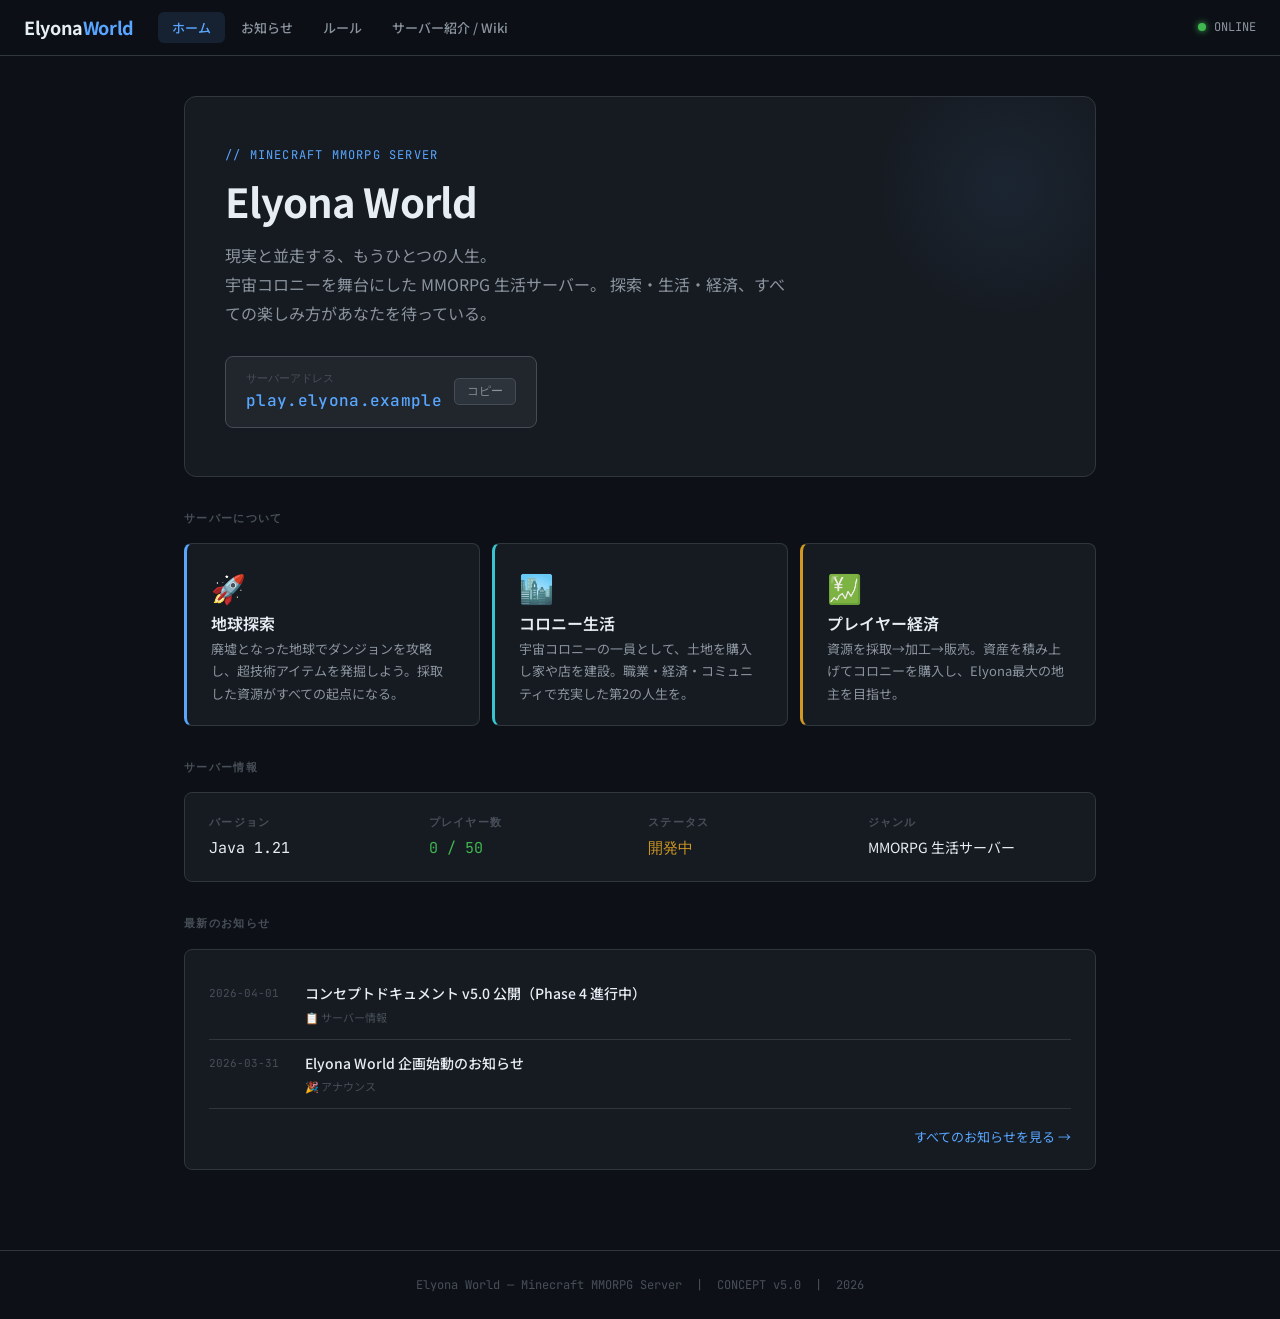
==== commit fc1224fb: "[Updata]仮更新" ====
--- a/index.html
+++ b/index.html
@@ -105,9 +105,9 @@
   <p class="section-label">最新のお知らせ</p>
   <div class="card home-news">
     <div class="news-item-mini" onclick="showPage('news')">
-      <div class="news-date-mini">2026-03-31</div>
+      <div class="news-date-mini">2026-04-01</div>
       <div>
-        <div class="news-item-title">コンセプトドキュメント v1.0 公開</div>
+        <div class="news-item-title">コンセプトドキュメント v5.0 公開（Phase 4 進行中）</div>
         <div class="news-item-cat">📋 サーバー情報</div>
       </div>
     </div>
@@ -135,6 +135,32 @@
   <div class="page-subtitle">サーバーに関する最新情報・アップデート情報はここで確認できます。</div>
 
   <div class="news-list">
+
+    <div class="news-card" onclick="toggleNews(this)">
+      <div class="news-card-header">
+        <div style="flex:1">
+          <div class="news-meta">
+            <span class="news-date">2026-04-01</span>
+            <span class="pill pill-blue">サーバー情報</span>
+          </div>
+          <div class="news-title">コンセプトドキュメント v5.0 公開（Phase 4 進行中）</div>
+          <div class="news-summary">通貨名・コロニー構造・MIMIC規約・価格設計など多数の設計が確定しました。</div>
+        </div>
+        <span class="news-chevron">▼</span>
+      </div>
+      <div class="news-body">
+        <p>コンセプトドキュメントが v5.0 に更新されました。Phase 1〜3 の設計はすべて確定し、現在 Phase 4（コミュニティ・運営設計）を進行中です。</p>
+        <p>v5.0 での主な確定事項：</p>
+        <ul>
+          <li>通貨名：<strong>Cred（Cr）</strong> — MIMICが発行・保証する信用通貨</li>
+          <li>コロニー構造：Nexus / MIMICコロニー / プレイヤーコロニーの3層構造</li>
+          <li>根本10価格（初期給付金 Cr 500・区画最安値 Cr 1,500/週 など）</li>
+          <li>地球探索：ダンジョン3種類・レアリティ5段階（Common〜Legendary）</li>
+          <li>MIMIC規約 仮v1.0（全4章13条）策定</li>
+        </ul>
+        <p>詳細はサーバー紹介 / Wiki ページをご覧ください。</p>
+      </div>
+    </div>
 
     <div class="news-card" onclick="toggleNews(this)">
       <div class="news-card-header">
@@ -192,217 +218,209 @@
      ============================================================ -->
 <div class="page" id="page-rules">
 <div class="container">
-  <div class="page-title">📜 サーバールール</div>
-  <div class="page-subtitle">Elyona で楽しく遊ぶために、必ずルールを読んでから参加してください。</div>
+  <div class="page-title">📜 MIMIC 規約</div>
+  <div class="page-subtitle">仮 v1.0 — Elyona に参加した時点で本規約に同意したものとみなします。</div>
+
+  <div class="info-box blue" style="margin-bottom: 20px;">
+    📡 本規約は Elyona World 公式サーバー内・公式 Discord・公式お問い合わせページを含む、Elyona World が運営するすべてのサービスに適用されます。
+  </div>
 
   <!-- ToC -->
   <div class="rules-toc">
     <h3>目次</h3>
     <ul>
-      <li><a href="#rule-basic">§1 基本ルール</a></li>
-      <li><a href="#rule-build">§2 建築・土地ルール</a></li>
-      <li><a href="#rule-economy">§3 経済・取引ルール</a></li>
-      <li><a href="#rule-explore">§4 地球探索ルール</a></li>
-      <li><a href="#rule-mimic">§5 MIMIC に関するルール</a></li>
-      <li><a href="#rule-sanction">§6 違反時の制裁</a></li>
+      <li><a href="#rule-ch1">第1章 総則（第1〜3条）</a></li>
+      <li><a href="#rule-ch2">第2章 禁止行為（第4〜8条）</a></li>
+      <li><a href="#rule-ch3">第3章 制裁（第9〜11条）</a></li>
+      <li><a href="#rule-ch4">第4章 申請・手続（第12〜13条）</a></li>
     </ul>
   </div>
 
-  <!-- §1 基本ルール -->
-  <div class="rule-section" id="rule-basic">
+  <!-- 第1章 総則 -->
+  <div class="rule-section" id="rule-ch1">
     <div class="rule-section-title">
-      <span class="pill pill-blue">§1</span> 基本ルール
+      <span class="pill pill-blue">第1章</span> 総則
     </div>
     <ul class="rule-list">
       <li class="rule-item">
-        <span class="rule-num">1.1</span>
-        <div class="rule-content">
-          <strong>他プレイヤーへの尊重</strong>
-          <p>暴言・差別・ハラスメント行為は一切禁止です。すべてのプレイヤーが快適に遊べる環境を守ってください。</p>
+        <span class="rule-num">第1条</span>
+        <div class="rule-content">
+          <strong>目的</strong>
+          <p>本規約は Elyona におけるすべてのプレイヤーの権利を保護し、公正な経済・社会環境を維持することを目的とする。</p>
+        </div>
+      </li>
+      <li class="rule-item">
+        <span class="rule-num">第2条</span>
+        <div class="rule-content">
+          <strong>適用範囲</strong>
+          <p>本規約は Elyona World 公式サーバー内・公式 Discord・公式お問い合わせページを含む、Elyona World が運営するすべてのサービスに適用される。</p>
+        </div>
+      </li>
+      <li class="rule-item">
+        <span class="rule-num">第3条</span>
+        <div class="rule-content">
+          <strong>規約の優先順位</strong>
+          <p>本規約はすべてのプレイヤーコロニー内の独自ルールに優先する。独自ルールが本規約と矛盾する場合、本規約が適用される。</p>
+        </div>
+      </li>
+    </ul>
+  </div>
+
+  <!-- 第2章 禁止行為 -->
+  <div class="rule-section" id="rule-ch2">
+    <div class="rule-section-title">
+      <span class="pill pill-red">第2章</span> 禁止行為
+    </div>
+    <ul class="rule-list">
+      <li class="rule-item">
+        <span class="rule-num">第4条</span>
+        <div class="rule-content">
+          <strong>グリーフィングの禁止</strong>
+          <p>以下の行為を禁止する。</p>
+          <ol>
+            <li>他プレイヤーが建築・設置した構造物・アイテムの無断での破壊・改ざん・移動</li>
+            <li>プレイヤーコロニー・区画への無断侵入および妨害行為</li>
+            <li>他プレイヤーの建築・活動を意図的に妨げる行為（視界妨害・音妨害・囲い込みなど）</li>
+          </ol>
         </div>
         <span class="severity sev-ban">BAN</span>
       </li>
       <li class="rule-item">
-        <span class="rule-num">1.2</span>
-        <div class="rule-content">
-          <strong>チート・改造クライアントの禁止</strong>
-          <p>X-Ray、飛行チート、速度改ざん等のチートは禁止です。OptiFine・Sodium 等の描画系 MOD は許可。</p>
-        </div>
-        <span class="severity sev-perm">永久BAN</span>
-      </li>
-      <li class="rule-item">
-        <span class="rule-num">1.3</span>
-        <div class="rule-content">
-          <strong>垢売り・代理プレイの禁止</strong>
-          <p>アカウントの売買・譲渡・他人による代理プレイは禁止です。</p>
-        </div>
-        <span class="severity sev-ban">BAN</span>
-      </li>
-      <li class="rule-item">
-        <span class="rule-num">1.4</span>
-        <div class="rule-content">
-          <strong>グリーフィングの禁止</strong>
-          <p>他プレイヤーの建築物・設備を無断で破壊・改変することは禁止です。</p>
-        </div>
-        <span class="severity sev-ban">BAN</span>
+        <span class="rule-num">第5条</span>
+        <div class="rule-content">
+          <strong>不正行為の禁止</strong>
+          <p>以下の行為を禁止する。</p>
+          <ol>
+            <li>X-Ray・飛行チート・速度改ざんなど、ゲームの正常な動作を改変するツールの使用</li>
+            <li>バグ・システムの不具合を意図的に利用して利益を得る行為。発見した場合は MIMIC への報告を義務とする</li>
+            <li>複数アカウントを用いた規制の回避・不正な利益の取得</li>
+          </ol>
+        </div>
+        <span class="severity sev-perm">即時BAN</span>
+      </li>
+      <li class="rule-item">
+        <span class="rule-num">第6条</span>
+        <div class="rule-content">
+          <strong>ハラスメントの禁止</strong>
+          <p>以下の行為を禁止する。適用は MIMIC がケースバイケースで判断する。判断基準は本条の定義に準拠する。</p>
+          <ol>
+            <li>特定プレイヤーへの継続的な嫌がらせ・付きまとい</li>
+            <li>差別的発言・侮辱・威迫を含むメッセージの送信</li>
+            <li>プレイヤーの個人情報を無断で公開・拡散する行為（現実の情報・アカウント情報を含む）</li>
+            <li>単発の発言は原則として対象外とし、継続性・悪意・影響範囲を総合的に判断する</li>
+          </ol>
+        </div>
+        <span class="severity sev-ban">警告〜永久BAN</span>
+      </li>
+      <li class="rule-item">
+        <span class="rule-num">第7条</span>
+        <div class="rule-content">
+          <strong>経済操作の禁止</strong>
+          <p>以下の行為を禁止する。競争的な売買・価格競争は本条の対象外とする。</p>
+          <ol>
+            <li>市場流通量の 50% 以上を単独または共謀により独占し、価格を恣意的に操作する行為</li>
+            <li>経済システムの破壊を目的とした意図的な価格崩壊・買い占め</li>
+            <li>複数アカウントまたは他プレイヤーとの共謀による市場操作</li>
+          </ol>
+        </div>
+        <span class="severity sev-warn">警告〜アクセス制限</span>
+      </li>
+      <li class="rule-item">
+        <span class="rule-num">第8条</span>
+        <div class="rule-content">
+          <strong>虚偽申告の禁止</strong>
+          <p>MIMIC への報告・申告において、意図的な虚偽の情報提供・証拠の改ざんを禁止する。虚偽申告が確認された場合、申告者は第9条の制裁対象となる。</p>
+        </div>
+        <span class="severity sev-warn">制裁対象</span>
       </li>
     </ul>
   </div>
 
-  <!-- §2 建築 -->
-  <div class="rule-section" id="rule-build">
+  <!-- 第3章 制裁 -->
+  <div class="rule-section" id="rule-ch3">
     <div class="rule-section-title">
-      <span class="pill pill-teal">§2</span> 建築・土地ルール
+      <span class="pill pill-purple">第3章</span> 制裁
     </div>
     <ul class="rule-list">
       <li class="rule-item">
-        <span class="rule-num">2.1</span>
-        <div class="rule-content">
-          <strong>土地の購入と建築</strong>
-          <p>建築は必ず MIMIC から購入した区画内で行ってください。未購入の土地への建築は撤去されます。</p>
-        </div>
-        <span class="severity sev-info">撤去</span>
-      </li>
-      <li class="rule-item">
-        <span class="rule-num">2.2</span>
-        <div class="rule-content">
-          <strong>建築内容の自由</strong>
-          <p>購入した土地内の建築物の内容はプレイヤーの自由です。ただし、景観を著しく損なう巨大なラグ施設は規制対象になる場合があります。</p>
-        </div>
-        <span class="severity sev-info">注意</span>
-      </li>
-      <li class="rule-item">
-        <span class="rule-num">2.3</span>
-        <div class="rule-content">
-          <strong>放棄地の処理</strong>
-          <p>長期間（30日以上）ログインがなく、税金未納の土地は MIMIC により没収されます。</p>
-        </div>
-        <span class="severity sev-info">没収</span>
+        <span class="rule-num">第9条</span>
+        <div class="rule-content">
+          <strong>制裁の種類と基準</strong>
+          <p>MIMIC は違反の内容・回数・悪意の程度に応じて以下の制裁を執行する。</p>
+          <div class="table-wrap" style="margin-top: 12px;">
+            <table>
+              <thead>
+                <tr><th>種別</th><th>内容</th></tr>
+              </thead>
+              <tbody>
+                <tr>
+                  <td><span class="severity sev-warn">第一種制裁（警告）</span></td>
+                  <td>初回・軽微な違反を記録に残す。MIMICから公式警告を送付する。</td>
+                </tr>
+                <tr>
+                  <td><span class="severity sev-ban">第二種制裁（一時停止）</span></td>
+                  <td>警告後の再犯・中程度の違反。24時間〜7日間のアクセス停止。期間は MIMIC が決定する。</td>
+                </tr>
+                <tr>
+                  <td><span class="severity sev-perm">第三種制裁（永久追放）</span></td>
+                  <td>悪質な繰り返し違反・重大なハラスメント。永久アクセス禁止。異議申し立ては受け付けない。</td>
+                </tr>
+                <tr>
+                  <td><span class="severity sev-perm">即時BAN</span></td>
+                  <td>第5条違反（チート・不正）・悪質なグリーフィング。段階的制裁の対象外。確認次第即時執行。</td>
+                </tr>
+              </tbody>
+            </table>
+          </div>
+        </div>
+      </li>
+      <li class="rule-item">
+        <span class="rule-num">第10条</span>
+        <div class="rule-content">
+          <strong>制裁の公開</strong>
+          <p>MIMIC は制裁を執行した場合、プレイヤー名・違反条項・制裁種別を全プレイヤーに公開する。ただし調査に使用した証拠・匿名報告の内容は当事者以外に開示しない。</p>
+        </div>
+      </li>
+      <li class="rule-item">
+        <span class="rule-num">第11条</span>
+        <div class="rule-content">
+          <strong>資産の扱い</strong>
+          <ol>
+            <li>第二種制裁（一時停止）中、区画賃料・コロニー維持費の支払い義務は継続する。</li>
+            <li>第三種制裁（BAN）執行時、対象プレイヤーの区画・コロニーはMIMICが即時回収する。資産の返還は行わない。</li>
+          </ol>
+        </div>
       </li>
     </ul>
   </div>
 
-  <!-- §3 経済 -->
-  <div class="rule-section" id="rule-economy">
+  <!-- 第4章 申請・手続 -->
+  <div class="rule-section" id="rule-ch4">
     <div class="rule-section-title">
-      <span class="pill pill-gold">§3</span> 経済・取引ルール
+      <span class="pill pill-teal">第4章</span> 申請・手続
     </div>
     <ul class="rule-list">
       <li class="rule-item">
-        <span class="rule-num">3.1</span>
-        <div class="rule-content">
-          <strong>プレイヤー間取引の自由</strong>
-          <p>プレイヤー同士の価格設定・交渉・契約は自由です。ただし取引詐欺は規制対象です。</p>
-        </div>
-        <span class="severity sev-warn">警告〜BAN</span>
-      </li>
-      <li class="rule-item">
-        <span class="rule-num">3.2</span>
-        <div class="rule-content">
-          <strong>経済バグの悪用禁止</strong>
-          <p>ゲーム内の経済バグを意図的に利用して不正に通貨・アイテムを複製する行為は禁止です。発見した場合は運営に報告してください。</p>
-        </div>
-        <span class="severity sev-perm">永久BAN</span>
-      </li>
-      <li class="rule-item">
-        <span class="rule-num">3.3</span>
-        <div class="rule-content">
-          <strong>独占・市場操作の禁止</strong>
-          <p>特定の資源を意図的に独占し、市場価格を操作する行為は禁止です。</p>
-        </div>
-        <span class="severity sev-warn">警告〜制限</span>
+        <span class="rule-num">第12条</span>
+        <div class="rule-content">
+          <strong>違反の申告</strong>
+          <ol>
+            <li>違反の申告は Elyona World 公式サイトの専用お問い合わせフォームからのみ受け付ける。</li>
+            <li>申告には違反者名・違反条項・発生日時・証拠（スクリーンショット・座標など）を含めることを推奨する。証拠のない申告は調査優先度が下がる。</li>
+            <li>申告内容はMIMICが調査する。調査結果・対応内容の個別回答は行わない。</li>
+          </ol>
+        </div>
+      </li>
+      <li class="rule-item">
+        <span class="rule-num">第13条</span>
+        <div class="rule-content">
+          <strong>規約の改訂</strong>
+          <p>本規約はMIMICの判断により改訂される場合がある。改訂は公式Discordおよびゲーム内告知板にて7日前に告知される。改訂後、継続してElyonaを利用した場合、改訂内容に同意したものとみなす。</p>
+        </div>
       </li>
     </ul>
-  </div>
-
-  <!-- §4 探索 -->
-  <div class="rule-section" id="rule-explore">
-    <div class="rule-section-title">
-      <span class="pill pill-red">§4</span> 地球探索ルール
-    </div>
-    <ul class="rule-list">
-      <li class="rule-item">
-        <span class="rule-num">4.1</span>
-        <div class="rule-content">
-          <strong>PvP について</strong>
-          <p>地球（廃墟ワールド）での PvP は原則許可エリアのみ有効です。コロニー内での無断 PvP は禁止。</p>
-        </div>
-        <span class="severity sev-info">エリア依存</span>
-      </li>
-      <li class="rule-item">
-        <span class="rule-num">4.2</span>
-        <div class="rule-content">
-          <strong>ダンジョンの独占禁止</strong>
-          <p>ダンジョン入口を封鎖して他プレイヤーの進入を妨げる行為は禁止です。</p>
-        </div>
-        <span class="severity sev-warn">警告</span>
-      </li>
-    </ul>
-  </div>
-
-  <!-- §5 MIMIC -->
-  <div class="rule-section" id="rule-mimic">
-    <div class="rule-section-title">
-      <span class="pill pill-purple">§5</span> MIMIC に関するルール
-    </div>
-    <ul class="rule-list">
-      <li class="rule-item">
-        <span class="rule-num">5.1</span>
-        <div class="rule-content">
-          <strong>MIMIC の決定への服従</strong>
-          <p>MIMIC による土地管理・課税・制裁の決定は最終的なものです。ゲーム内での異議申し立ては手続きが存在しません（世界観設定）。</p>
-        </div>
-        <span class="severity sev-info">設定</span>
-      </li>
-      <li class="rule-item">
-        <span class="rule-num">5.2</span>
-        <div class="rule-content">
-          <strong>MIMIC システムの悪用禁止</strong>
-          <p>MIMIC の課税・制裁システムのバグを意図的に悪用する行為は禁止です。</p>
-        </div>
-        <span class="severity sev-ban">BAN</span>
-      </li>
-    </ul>
-  </div>
-
-  <!-- §6 制裁 -->
-  <div class="rule-section" id="rule-sanction">
-    <div class="rule-section-title">
-      <span class="pill pill-red">§6</span> 違反時の制裁
-    </div>
-    <div class="card accent-red" style="margin-bottom: 12px;">
-      <p style="font-size: 13px; color: var(--text2);">違反の重大度に応じて以下の制裁が適用されます。運営の判断により段階を飛ばす場合があります。</p>
-    </div>
-    <div class="table-wrap">
-      <table>
-        <thead>
-          <tr>
-            <th>段階</th>
-            <th>内容</th>
-            <th>対象ルール（例）</th>
-          </tr>
-        </thead>
-        <tbody>
-          <tr>
-            <td><span class="severity sev-warn">警告</span></td>
-            <td>口頭・チャット警告。繰り返しで次の段階へ。</td>
-            <td>3.1, 4.2 など軽度違反</td>
-          </tr>
-          <tr>
-            <td><span class="severity sev-ban">一時 BAN</span></td>
-            <td>一定期間のアクセス停止（1日〜30日）</td>
-            <td>1.1, 1.4, 3.1 など</td>
-          </tr>
-          <tr>
-            <td><span class="severity sev-perm">永久 BAN</span></td>
-            <td>アカウントの永久アクセス停止。資産没収。</td>
-            <td>1.2, 3.2 などの重大違反</td>
-          </tr>
-        </tbody>
-      </table>
-    </div>
     <div class="info-box blue" style="margin-top: 8px;">
-      💬 ルールへの質問・異議申し立てはDiscordの運営チャンネルで受け付けています。
+      💬 ルールへの質問・異議申し立ては Discord の運営チャンネルで受け付けています。
     </div>
   </div>
 
@@ -433,11 +451,11 @@
 
     <div class="wiki-cat-label">コロニー</div>
     <button class="wiki-nav-btn" onclick="showWiki('territory')">コロニー一覧</button>
-    <button class="wiki-nav-btn" onclick="showWiki('land')">土地購入ガイド</button>
+    <button class="wiki-nav-btn" onclick="showWiki('land')">区画購入ガイド</button>
 
     <div class="wiki-cat-label">システム</div>
     <button class="wiki-nav-btn" onclick="showWiki('mimic')">MIMIC（統治AI）</button>
-    <button class="wiki-nav-btn" onclick="showWiki('currency')">通貨・経済 <span style="color:var(--text3);font-size:10px;margin-left:4px;">TBD</span></button>
+    <button class="wiki-nav-btn" onclick="showWiki('currency')">通貨 Cred（Cr）</button>
   </aside>
 
   <!-- Wiki Content -->
@@ -606,8 +624,8 @@
         リセット直後はより良い資源が得やすくなります。
       </p>
 
-      <div class="info-box tbd">
-        🔧 <strong>未決定：</strong> リセットの頻度・ルール・演出については現在設計中です。
+      <div class="info-box blue">
+        🔄 <strong>リセット周期：</strong> 4〜8週ごと（探索参加者・資源消費度を観測して判断）。リセット7日前に「地球の再編成プロセスを開始します。残存資源の回収を推奨します。」とMIMICが告知。リセット後は新シードでワールドが生成され、新しいダンジョン・新宝箱が配置される。
       </div>
 
       <h3>ダンジョン・遺跡探索</h3>
@@ -621,32 +639,66 @@
         <li>特殊な加工に必要なパーツ類</li>
       </ul>
 
+      <h3>ダンジョン3種類</h3>
+      <div class="table-wrap">
+        <table>
+          <thead>
+            <tr><th>種類</th><th>規模</th><th>難易度</th><th>主なドロップ</th></tr>
+          </thead>
+          <tbody>
+            <tr>
+              <td>🏚️ 廃墟都市跡</td>
+              <td>小〜中・屋外</td>
+              <td>低〜中</td>
+              <td>一般資源・移動系アイテム</td>
+            </tr>
+            <tr>
+              <td>🔬 地下研究施設</td>
+              <td>中〜大・複数エリア</td>
+              <td>中〜高</td>
+              <td>希少資源・攻撃系・感知系アイテム</td>
+            </tr>
+            <tr>
+              <td>🚀 墜落宇宙船</td>
+              <td>大・1リセット数基</td>
+              <td>高</td>
+              <td>最高レアリティアイテムのみ</td>
+            </tr>
+          </tbody>
+        </table>
+      </div>
+
       <h3>超技術アイテム（レアリティ）</h3>
       <div class="table-wrap">
         <table>
           <thead>
-            <tr><th>レアリティ</th><th>説明</th><th>入手難度</th></tr>
+            <tr><th>レアリティ</th><th>入手場所</th><th>MIMIC最低保証価格</th></tr>
           </thead>
           <tbody>
             <tr>
-              <td><span class="pill pill-gray">COMMON</span></td>
-              <td>基本的な旧時代の装備</td>
-              <td>易しい</td>
+              <td><span class="pill pill-gray">Common</span></td>
+              <td>廃墟都市跡</td>
+              <td>Cr 500〜</td>
             </tr>
             <tr>
-              <td><span class="pill pill-blue">UNCOMMON</span></td>
-              <td>軽微な強化効果付き</td>
-              <td>普通</td>
+              <td><span class="pill pill-blue">Uncommon</span></td>
+              <td>研究施設・浅層</td>
+              <td>Cr 2,000〜</td>
             </tr>
             <tr>
-              <td><span class="pill pill-purple">RARE</span></td>
-              <td>顕著な強化効果・特殊能力付き</td>
-              <td>難しい</td>
+              <td><span class="pill pill-purple">Rare</span></td>
+              <td>研究施設・深層</td>
+              <td>Cr 8,000〜</td>
             </tr>
             <tr>
-              <td><span class="pill pill-gold">LEGENDARY</span></td>
-              <td>戦争時代の最高技術品・固有効果</td>
-              <td>非常に難しい</td>
+              <td><span class="pill pill-gold">Epic</span></td>
+              <td>墜落船・外殻部</td>
+              <td>Cr 25,000〜</td>
+            </tr>
+            <tr>
+              <td><span class="pill pill-red">Legendary</span></td>
+              <td>墜落船・中枢部のみ</td>
+              <td>Cr 100,000〜</td>
             </tr>
           </tbody>
         </table>
@@ -697,7 +749,14 @@
     <!-- economy -->
     <article class="wiki-article" id="wiki-economy">
       <h2>💹 経済システム</h2>
-      <p>Elyona の経済はプレイヤーが主体となって動かす管理経済です。</p>
+      <p>Elyona の経済はプレイヤーが主体となって動かす管理経済です。通貨は <strong>Cred（Cr）</strong> — MIMICが発行・保証する信用通貨。</p>
+
+      <h3>経済哲学3原則</h3>
+      <ul>
+        <li><strong>出発点は全員平等</strong> — スタート時点での個別優遇はない</li>
+        <li><strong>格差は行動の結果であるべき</strong> — 富める者と貧しい者の差は選択・努力・判断の積み重ねで生まれる</li>
+        <li><strong>逆転の可能性は常に開かれている</strong> — MIMICが新コンテンツを追加するたびに市場がリセット・再出発のチャンスがある</li>
+      </ul>
 
       <h3>基本の経済フロー</h3>
       <div class="flow-chart">
@@ -705,13 +764,34 @@
         <span class="flow-arrow">→</span>
         <span class="flow-item">MIMICに売却</span>
         <span class="flow-arrow">→</span>
-        <span class="flow-item">通貨獲得</span>
-        <span class="flow-arrow">→</span>
-        <span class="flow-item">土地・施設購入</span>
+        <span class="flow-item">Cred獲得</span>
+        <span class="flow-arrow">→</span>
+        <span class="flow-item">区画・施設購入</span>
         <span class="flow-arrow">→</span>
         <span class="flow-item">加工・販売</span>
         <span class="flow-arrow">→</span>
         <span class="flow-item">🏙️ コロニー購入へ</span>
+      </div>
+
+      <h3>根本10価格</h3>
+      <div class="table-wrap">
+        <table>
+          <thead>
+            <tr><th>#</th><th>項目</th><th>価格</th><th>意味</th></tr>
+          </thead>
+          <tbody>
+            <tr><td>01</td><td>初期給付金</td><td><strong>Cr 500</strong></td><td>最初の行動を保証する最低限</td></tr>
+            <tr><td>02</td><td>基本資源買取（石・木など）</td><td><strong>Cr 1/個</strong></td><td>基本品目の基準値</td></tr>
+            <tr><td>03</td><td>希少資源買取（金・鉄など）</td><td><strong>Cr 5〜20/個</strong></td><td>量のみ固定。品目調整あり</td></tr>
+            <tr><td>04</td><td>超技術アイテム最低保証</td><td><strong>Cr 500〜/個</strong></td><td>探索モチベーションの保証。上限なし</td></tr>
+            <tr><td>05</td><td>区画賃料・最安値</td><td><strong>Cr 1,500/週</strong></td><td>約1週間の探索で到達可能</td></tr>
+            <tr><td>06</td><td>区画賃料・標準</td><td><strong>Cr 2,500〜4,000/週</strong></td><td>一般的な区画</td></tr>
+            <tr><td>07</td><td>区画賃料・プレミアム</td><td><strong>Cr 5,000〜8,000/週</strong></td><td>ゲート近く・広め・人通り多い</td></tr>
+            <tr><td>08</td><td>Nexusショップ賃借</td><td><strong>Cr 10,000〜/週</strong></td><td>最も人通りの多い場所</td></tr>
+            <tr><td>09</td><td>プレイヤー間取引手数料</td><td><strong>5%</strong></td><td>存在はするが、群れにならない水準</td></tr>
+            <tr><td>10</td><td>MIMICからの資源購入価格</td><td><strong>買取価格 × 2.5倍</strong></td><td>プレイヤーショップが自然に競争力を持つ水準</td></tr>
+          </tbody>
+        </table>
       </div>
 
       <h3>MIMIC 売却（公定価格）</h3>
@@ -723,13 +803,7 @@
       <h3>プレイヤーショップ（自由価格）</h3>
       <p>
         自分の土地にショップを開設し、資源・加工品・レアアイテムを<strong>自由価格</strong>で販売できます。
-        MIMIC 売却より高く売れる可能性があり、上手く運営すれば大きな収益になります。
-      </p>
-
-      <h3>二次産業・加工</h3>
-      <p>
-        施設を建てて資源を加工することで<strong>付加価値</strong>をつけて販売できます。
-        製造業プレイとして特化することも可能です。
+        MIMIC売却の2.5倍が公定販売価格なので、プレイヤーショップはそれより安く売れば自然に競争力を持ちます。
       </p>
 
       <div class="table-wrap">
@@ -765,10 +839,6 @@
           </tbody>
         </table>
       </div>
-
-      <div class="info-box tbd">
-        🔧 <strong>未決定：</strong> 通貨名・インフレ対策・通貨発行の詳細は現在設計中です。
-      </div>
     </article>
 
     <!-- jobs -->
@@ -793,115 +863,104 @@
     <!-- territory -->
     <article class="wiki-article" id="wiki-territory">
       <h2>🗺️ コロニー一覧</h2>
-      <p>Elyona には目的・特徴の異なる5種類のコロニーが存在します。</p>
-
-      <div style="margin: 20px 0;">
-
-        <div class="territory-card" style="border-left: 3px solid var(--blue);">
-          <div class="territory-header">
-            <span class="territory-icon">🏛️</span>
-            <div>
-              <span class="territory-name">ネクサス・コロニー</span>
-              <div style="margin-top:4px;">
-                <span class="pill pill-blue">MIMICが直轄</span>
-                <span class="pill pill-green">初期スポーン地点</span>
-              </div>
+      <p>Elyona のコロニーは3層構造で構成されています。番号が大きいほどサイズが小さくなります。</p>
+
+      <div class="info-box blue" style="margin-bottom: 16px;">
+        📡 <strong>構造概要：</strong> Nexus（T-000）→ MIMICコロニー（T-001〜T-010）→ プレイヤーコロニー（T-011〜）
+      </div>
+
+      <!-- Nexus -->
+      <div class="territory-card" style="border-left: 3px solid var(--blue);">
+        <div class="territory-header">
+          <span class="territory-icon">🏛️</span>
+          <div>
+            <span class="territory-name">Nexus（T-000）</span>
+            <div style="margin-top:4px;">
+              <span class="pill pill-blue">MIMIC直轄</span>
+              <span class="pill pill-green">全プレイヤーの出発点</span>
             </div>
           </div>
-          <p class="territory-desc">
-            Elyona 最大の公共コロニー。全プレイヤーが最初にスポーンする出発点。
-            MIMIC の中枢施設・金融・居住・行政が集中する最も栄えた都市。
-            巨大ドーム・人工太陽・高層建築が立ち並ぶ近未来都市の外観。
-            <strong>土地は最も高額。</strong>
-          </p>
-        </div>
-
-        <div class="territory-card" style="border-left: 3px solid var(--teal);">
-          <div class="territory-header">
-            <span class="territory-icon">🏠</span>
-            <div>
-              <span class="territory-name">レジデンシャル・コロニー</span>
-              <div style="margin-top:4px;">
-                <span class="pill pill-teal">MIMIC管理</span>
-                <span class="pill pill-green">生活・居住向け</span>
-              </div>
+        </div>
+        <p class="territory-desc">
+          圧倒的な都市スケール。全プレイヤーが最初にスポーンする場所。MIMIC の中枢施設・金融・行政が集中する。
+          巨大ドーム・人工太陽・高層建築群が立ち並ぶSF都市。<strong>プレイヤーは土地購入不可（区画賃貸のみ）。</strong>
+          常に昼・モンスターなし。
+        </p>
+        <div class="table-wrap" style="margin-top: 10px;">
+          <table>
+            <thead><tr><th>ゾーン</th><th>主な施設</th></tr></thead>
+            <tbody>
+              <tr><td>🏛️ セントラル</td><td>MIMICメインゲート・MIMIC取引所・MIMIC情報端末</td></tr>
+              <tr><td>🌱 ウェルカム</td><td>スポーン地点・チュートリアル施設・採掘場・新人装備支給所</td></tr>
+              <tr><td>🪙 マーケット</td><td>プレイヤーショップ出店区画（賃貸 Cr 10,000〜/週）・価格掲示板</td></tr>
+              <tr><td>🏟️ プラザ</td><td>中央広場・MIMIC告知板・記念碑エリア</td></tr>
+              <tr><td>🔢 アウター</td><td>高層建築群・ドーム外壁（宇宙が見える）・他コロニーへの出口</td></tr>
+            </tbody>
+          </table>
+        </div>
+      </div>
+
+      <!-- MIMICコロニー -->
+      <div class="territory-card" style="border-left: 3px solid var(--teal);">
+        <div class="territory-header">
+          <span class="territory-icon">🏙️</span>
+          <div>
+            <span class="territory-name">MIMICコロニー（T-001〜T-010）</span>
+            <div style="margin-top:4px;">
+              <span class="pill pill-teal">MIMIC管理</span>
+              <span class="pill pill-green">区画賃貸制</span>
             </div>
           </div>
-          <p class="territory-desc">
-            生活・居住に特化した中規模コロニー。ネクサスから分かれた区画を多数持つ。
-            生活需要・建築需要のプレイヤー向け。
-            宇宙を見下ろす住宅街エリアで、窓の外は宇宙空間。
-          </p>
-        </div>
-
-        <div class="territory-card" style="border-left: 3px solid var(--gold);">
-          <div class="territory-header">
-            <span class="territory-icon">🏭</span>
-            <div>
-              <span class="territory-name">インダストリアル・コロニー</span>
-              <div style="margin-top:4px;">
-                <span class="pill pill-gold">MIMIC管理</span>
-                <span class="pill pill-gold">加工・製造特化</span>
-              </div>
+        </div>
+        <p class="territory-desc">
+          番号が大きいほどサイズが小さくなる。共用スペースあり（区画を持てない新規プレイヤー向け）。
+          MIMIC が管理し、区画をプレイヤーに貸し出す。番号順に縮小していく構造。
+        </p>
+        <div class="info-box blue" style="margin-top: 10px;">
+          🏠 <strong>区画賃料：</strong> 最安値 Cr 1,500/週（T-010）〜。アクセス性・広さ・コロニー番号で個別設定。最大12週前払い可能。賃料未払い時はMIMICが自動没収・建築物・設置物を撤去する。
+        </div>
+      </div>
+
+      <!-- プレイヤーコロニー -->
+      <div class="territory-card" style="border-left: 3px solid var(--gold);">
+        <div class="territory-header">
+          <span class="territory-icon">🔑</span>
+          <div>
+            <span class="territory-name">プレイヤーコロニー（T-011〜）</span>
+            <div style="margin-top:4px;">
+              <span class="pill pill-gold">プレイヤー所有</span>
+              <span class="pill pill-red">上位目標</span>
             </div>
           </div>
-          <p class="territory-desc">
-            加工・製造・産業に特化したコロニー。大型施設の建設が許可されている。
-            工場を構える製造業プレイヤーが集まる工業地帯。
-            パイプ・機械・煙突が立ち並ぶ重工業エリア。固定資産税は高め。
-          </p>
-        </div>
-
-        <div class="territory-card" style="border-left: 3px solid var(--purple);">
-          <div class="territory-header">
-            <span class="territory-icon">🌌</span>
-            <div>
-              <span class="territory-name">フロンティア・コロニー</span>
-              <div style="margin-top:4px;">
-                <span class="pill pill-purple">MIMIC管理（最小限）</span>
-                <span class="pill pill-gray">高自由度・低保護</span>
-              </div>
-            </div>
-          </div>
-          <p class="territory-desc">
-            未開拓・辺境のコロニー。MIMICのサービスは最小限で、
-            治安・インフラは住民が自分で整備する。
-            プレイヤー独自ルール・コミュニティ形成が最も活発な場所。
-            建設中のドームと広大な宇宙空間が広がる。
-          </p>
-        </div>
-
-        <div class="territory-card" style="border-left: 3px solid var(--red);">
-          <div class="territory-header">
-            <span class="territory-icon">🔑</span>
-            <div>
-              <span class="territory-name">プライベート・コロニー</span>
-              <div style="margin-top:4px;">
-                <span class="pill pill-red">プレイヤー所有</span>
-                <span class="pill pill-gold">上位目標</span>
-              </div>
-            </div>
-          </div>
-          <p class="territory-desc">
-            最上位プレイヤーが MIMIC からコロニーそのものを購入して統治する独自コロニー。
-            独自の税制・ルールを設定できるが、MIMIC の基本法は維持される。
-            Elyona における最大の経済的目標。
-          </p>
-        </div>
-
-      </div>
-
-      <h3>成長の軌跡</h3>
+        </div>
+        <p class="territory-desc">
+          上位プレイヤーが MIMIC からコロニーそのものを購入して統治する独自コロニー。
+          建築完全自由・独自ルール・独自イベント・独自区画設定が可能。
+        </p>
+        <div class="table-wrap" style="margin-top: 10px;">
+          <table>
+            <thead><tr><th>項目</th><th>内容</th></tr></thead>
+            <tbody>
+              <tr><td>購入費（一括）</td><td><strong>Cr 1,000,000</strong></td></tr>
+              <tr><td>維持費</td><td><strong>Cr 3,000〜5,000/週</strong>（最大20週前払い可）</td></tr>
+              <tr><td>未払い時</td><td>MIMICがコロニーを回収。購入費は返還されない</td></tr>
+            </tbody>
+          </table>
+        </div>
+        <div class="info-box gold" style="margin-top: 10px;">
+          👑 MIMIC基本法の上書き・禁止事項の削除・通貨（Cred）の独自発行は不可。
+        </div>
+      </div>
+
+      <h3>経済の歩み</h3>
       <div class="flow-chart">
-        <span class="flow-item">🏛️ ネクサスで出発</span>
-        <span class="flow-arrow">→</span>
-        <span class="flow-item">資金を貯める</span>
-        <span class="flow-arrow">→</span>
-        <span class="flow-item">🏠 居住・産業へ移住</span>
-        <span class="flow-arrow">→</span>
-        <span class="flow-item">🌌 フロンティアで独立</span>
-        <span class="flow-arrow">→</span>
-        <span class="flow-item">🔑 コロニー購入</span>
+        <span class="flow-item">Step 1: 共用スペースで生活（Cr 0〜1,499）</span>
+        <span class="flow-arrow">→</span>
+        <span class="flow-item">Step 2: 最初の区画を借りる（Cr 1,500〜/週）</span>
+        <span class="flow-arrow">→</span>
+        <span class="flow-item">Step 3: Nexusのショップ区画を賃借（Cr 10,000〜/週）</span>
+        <span class="flow-arrow">→</span>
+        <span class="flow-item">Step 4: コロニーを購入・統治（Cr 1,000,000 + 維持費）</span>
       </div>
     </article>
 
@@ -929,31 +988,41 @@
         </li>
       </ol>
 
-      <h3>土地の費用</h3>
+      <h3>区画賃料（MIMICコロニー）</h3>
       <div class="table-wrap">
         <table>
           <thead>
-            <tr><th>コロニー種別</th><th>土地価格（目安）</th><th>固定資産税</th><th>特徴</th></tr>
+            <tr><th>プラン</th><th>賃料</th><th>支払い</th><th>特徴</th></tr>
           </thead>
           <tbody>
-            <tr><td>ネクサス</td><td>高額</td><td>高</td><td>最も便利・高価値</td></tr>
-            <tr><td>レジデンシャル</td><td>中程度</td><td>中</td><td>生活向け・バランス型</td></tr>
-            <tr><td>インダストリアル</td><td>中〜高</td><td>高</td><td>大型施設向け</td></tr>
-            <tr><td>フロンティア</td><td>低額</td><td>低〜なし</td><td>自由度高・保護低</td></tr>
-            <tr><td>プライベート</td><td>コロニー丸ごと購入</td><td>特殊</td><td>上位プレイヤー向け</td></tr>
+            <tr><td>最安値（T-010）</td><td><strong>Cr 1,500/週</strong></td><td>週払い or 最大12週前払い</td><td>約1週間の探索で到達可能</td></tr>
+            <tr><td>標準（T-005前後）</td><td><strong>Cr 2,500〜4,000/週</strong></td><td>週払い or 最大12週前払い</td><td>一般的な区画</td></tr>
+            <tr><td>プレミアム（T-001〜003）</td><td><strong>Cr 5,000〜8,000/週</strong></td><td>週払い or 最大12週前払い</td><td>ゲート近く・広め・人通り多い</td></tr>
+            <tr><td>Nexusショップ</td><td><strong>Cr 10,000〜/週</strong></td><td>週払い or 最大12週前払い</td><td>最も人通りの多い場所</td></tr>
           </tbody>
         </table>
       </div>
 
-      <div class="info-box tbd">
-        🔧 <strong>未決定：</strong> 具体的な価格・税率は設計中です。
-      </div>
-
-      <h3>土地の没収・手放し</h3>
+      <h3>プレイヤーコロニーの費用</h3>
+      <div class="table-wrap">
+        <table>
+          <thead>
+            <tr><th>項目</th><th>金額</th></tr>
+          </thead>
+          <tbody>
+            <tr><td>購入費（一括）</td><td><strong>Cr 1,000,000</strong></td></tr>
+            <tr><td>維持費</td><td><strong>Cr 3,000〜5,000/週</strong></td></tr>
+            <tr><td>維持費の前払い上限</td><td>最大20週分</td></tr>
+            <tr><td>未払い時</td><td>MIMICがコロニーを回収（購入費返還なし）</td></tr>
+          </tbody>
+        </table>
+      </div>
+
+      <h3>区画の没収・手放し</h3>
       <ul>
-        <li>30日以上ログインなし + 税金未納 → MIMIC が没収</li>
-        <li>任意で MIMIC に返却（売却）することも可能</li>
-        <li>プレイヤー間での土地売却は MIMIC の仲介のもと可能</li>
+        <li>賃料未払い → MIMIC が自動没収。建築物・設置物を撤去する</li>
+        <li>任意で MIMIC に返却することも可能</li>
+        <li>プレイヤー間での区画転貸は MIMIC の仲介のもと可能</li>
       </ul>
     </article>
 
@@ -1005,11 +1074,12 @@
         </div>
       </div>
 
-      <h3>MIMICが関与しないこと</h3>
+      <h3>MIMICが関与しないこと（絶対不干渉領域）</h3>
       <ul style="margin: 8px 0;">
         <li><strong>プレイヤー間の自由取引</strong> — 店の価格・交渉・プレイヤー間契約は自由（取引税のみ徴収）</li>
-        <li><strong>建築物の内容</strong> — 区画の中に何を建てるかはプレイヤーの自由</li>
+        <li><strong>建築物の内容・デザイン</strong> — 区画の中に何を建てるかはプレイヤーの自由</li>
         <li><strong>地球探索</strong> — 廃墟の地球はMIMICの管轄外。何が起きてもMIMICは動かない</li>
+        <li><strong>プレイヤーコロニー内の独自ルール・コミュニティ運営</strong> — MIMIC基本法の範囲内での自治は完全自由</li>
       </ul>
 
       <div style="display:flex; flex-wrap:wrap; gap:6px; margin-top: 16px;">
@@ -1024,20 +1094,42 @@
     <!-- currency -->
     <article class="wiki-article" id="wiki-currency">
       <h2>💴 通貨・経済詳細</h2>
-      <div class="info-box tbd">
-        🔧 <strong>この記事は未完成です。</strong> 通貨名・発行システム・インフレ対策などの詳細は現在設計中です。
-      </div>
-      <h3>決定済み事項</h3>
+
+      <div class="info-box blue">
+        💰 <strong>通貨名：Cred（Cr）</strong> — <em>Credit（信用）</em>の略称。MIMICが発行・保証する信用通貨。
+      </div>
+
+      <h3>Cred の特性</h3>
       <ul>
-        <li>通貨は MIMIC が発行・管理する</li>
+        <li>MIMICが唯一の発行・管理機関</li>
+        <li>プレイヤーコロニーによる独自発行は不可</li>
         <li>MIMIC が資源の公定価格（買取・販売）を設定する</li>
         <li>プレイヤーショップは自由価格で売買可能</li>
-        <li>取引には MIMIC が取引税を徴収する</li>
-        <li>土地保有には固定資産税が課される</li>
+        <li>プレイヤー間取引には5%の取引手数料をMIMICが徴収</li>
+        <li>区画賃料はMIMICが週単位で徴収（自動没収あり）</li>
       </ul>
-      <p style="margin-top: 16px; color: var(--text3); font-size: 13px;">
-        ※ 通貨の名称・単位・具体的なレートは今後公開予定です。
-      </p>
+
+      <h3>経済の設計思想</h3>
+      <p>
+        Elyona の経済は「予測するのではなく、経済の<strong>最低ラインを設計</strong>し、そのラインを下回らないように制御する」という方針で運営されます。
+        MIMICは経済の細部ではなく構造を管理します。
+      </p>
+
+      <h3>経済フロア — 崩壊トリガー</h3>
+      <div class="table-wrap">
+        <table>
+          <thead>
+            <tr><th>トリガー</th><th>対応</th></tr>
+          </thead>
+          <tbody>
+            <tr><td>探索者がMIMIC買取量が通常の30%以下</td><td>⚠️ 買取価格を上げる</td></tr>
+            <tr><td>区画賃料の滞納が全プレイヤーの30%以上</td><td>⚠️ 用率を一時的に下げる</td></tr>
+            <tr><td>ショップが機能するプレイヤー間取引がほぼゼロ</td><td>🔴 取引手数料ゼロにして活性化</td></tr>
+            <tr><td>新規プレイヤーが初期資金だけでは何もできない状態が常態化</td><td>🔴 初期給付金を増額</td></tr>
+            <tr><td>特定プレイヤーが市場の50%以上を独占・価格を操作</td><td>🚨 MIMICが強制介入</td></tr>
+          </tbody>
+        </table>
+      </div>
     </article>
 
   </main>
@@ -1046,7 +1138,7 @@
 
 <!-- Footer -->
 <footer class="site-footer">
-  Elyona World — Minecraft MMORPG Server &nbsp;|&nbsp; CONCEPT v1.0 &nbsp;|&nbsp; 2026
+  Elyona World — Minecraft MMORPG Server &nbsp;|&nbsp; CONCEPT v5.0 &nbsp;|&nbsp; 2026
 </footer>
 
 <!-- ============================================================
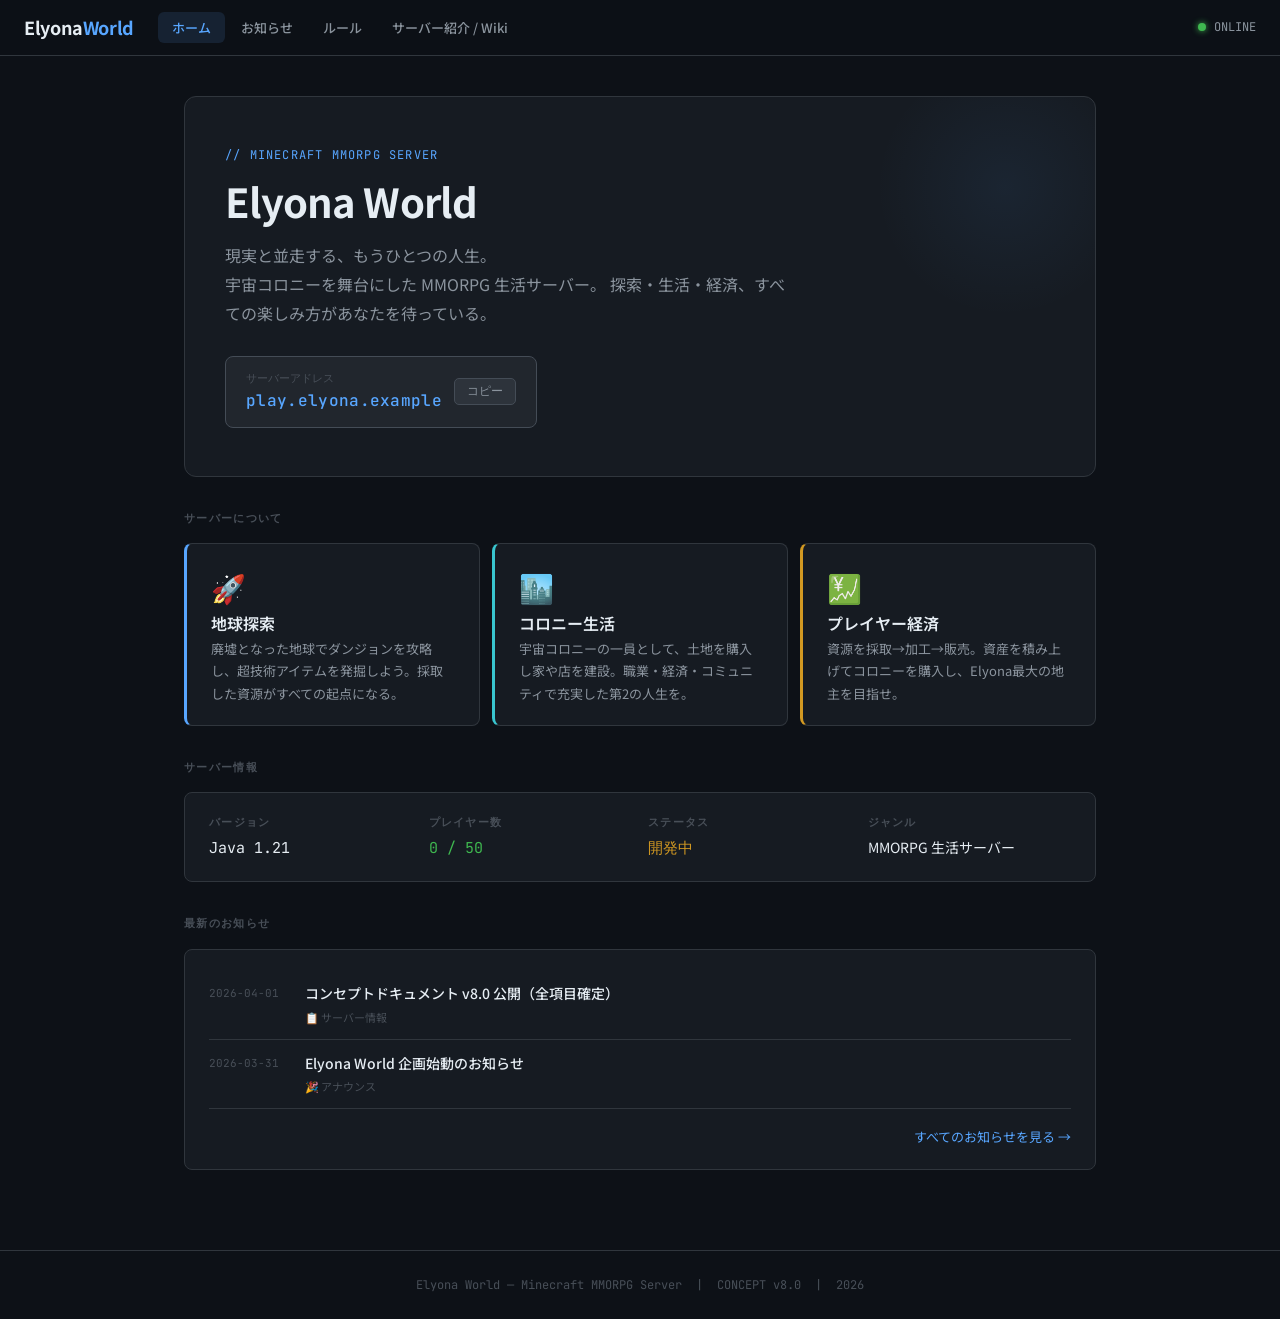
==== commit c6258ed0: "[Updata]仮くみ完成" ====
--- a/index.html
+++ b/index.html
@@ -107,7 +107,7 @@
     <div class="news-item-mini" onclick="showPage('news')">
       <div class="news-date-mini">2026-04-01</div>
       <div>
-        <div class="news-item-title">コンセプトドキュメント v5.0 公開（Phase 4 進行中）</div>
+        <div class="news-item-title">コンセプトドキュメント v8.0 公開（全項目確定）</div>
         <div class="news-item-cat">📋 サーバー情報</div>
       </div>
     </div>
@@ -143,20 +143,23 @@
             <span class="news-date">2026-04-01</span>
             <span class="pill pill-blue">サーバー情報</span>
           </div>
-          <div class="news-title">コンセプトドキュメント v5.0 公開（Phase 4 進行中）</div>
-          <div class="news-summary">通貨名・コロニー構造・MIMIC規約・価格設計など多数の設計が確定しました。</div>
+          <div class="news-title">コンセプトドキュメント v8.0 公開（全項目確定）</div>
+          <div class="news-summary">Serath・二次産業・イベント・チュートリアルなど全項目が確定。Phase 5（技術・リリース準備）へ移行。</div>
         </div>
         <span class="news-chevron">▼</span>
       </div>
       <div class="news-body">
-        <p>コンセプトドキュメントが v5.0 に更新されました。Phase 1〜3 の設計はすべて確定し、現在 Phase 4（コミュニティ・運営設計）を進行中です。</p>
-        <p>v5.0 での主な確定事項：</p>
+        <p>コンセプトドキュメントが v8.0 に更新されました。全設計項目が確定し、残る課題はMIMIC規約の正式版のみです。</p>
+        <p>v8.0 での主な追加・確定事項：</p>
         <ul>
-          <li>通貨名：<strong>Cred（Cr）</strong> — MIMICが発行・保証する信用通貨</li>
-          <li>コロニー構造：Nexus / MIMICコロニー / プレイヤーコロニーの3層構造</li>
-          <li>根本10価格（初期給付金 Cr 500・区画最安値 Cr 1,500/週 など）</li>
-          <li>地球探索：ダンジョン3種類・レアリティ5段階（Common〜Legendary）</li>
-          <li>MIMIC規約 仮v1.0（全4章13条）策定</li>
+          <li><strong>3ワールド構成</strong>：コロニー群（生活）/ 地球（資源）/ Serath（エンドコンテンツ）</li>
+          <li><strong>Serath（セラス）</strong>：リセットなし・高難易度・常設/期間限定/マルチ推奨の3ダンジョン種</li>
+          <li><strong>二次産業</strong>：食品加工業・ポーション精錬業の経路確立</li>
+          <li><strong>根本価格</strong>：農業・加工業対応で12項目に拡張</li>
+          <li><strong>T-001〜T-010</strong>：MIMICコロニー各コロニーの名称・特徴が確定</li>
+          <li><strong>イベントシステム</strong>：経済系・建築系・季節系・世界観系の年間カレンダー</li>
+          <li><strong>チュートリアル</strong>：強制完了型・全5ステップの設計確定</li>
+          <li><strong>コミュニティ・ギルド方針</strong>：プレイヤーに委ねる自然形成型</li>
         </ul>
         <p>詳細はサーバー紹介 / Wiki ページをご覧ください。</p>
       </div>
@@ -299,7 +302,7 @@
         <span class="severity sev-perm">即時BAN</span>
       </li>
       <li class="rule-item">
-        <span class="rule-num">第6条</span>
+        <span class="rule-num">第6��</span>
         <div class="rule-content">
           <strong>ハラスメントの禁止</strong>
           <p>以下の行為を禁止する。適用は MIMIC がケースバイケースで判断する。判断基準は本条の定義に準拠する。</p>
@@ -445,9 +448,10 @@
 
     <div class="wiki-cat-label">ゲームプレイ</div>
     <button class="wiki-nav-btn" onclick="showWiki('explore')">地球探索</button>
+    <button class="wiki-nav-btn" onclick="showWiki('serath')">Serath（エンドコンテンツ）</button>
     <button class="wiki-nav-btn" onclick="showWiki('colony')">コロニー生活</button>
+    <button class="wiki-nav-btn" onclick="showWiki('industry')">二次産業（加工業）</button>
     <button class="wiki-nav-btn" onclick="showWiki('economy')">経済システム</button>
-    <button class="wiki-nav-btn" onclick="showWiki('jobs')">職業・スキル <span style="color:var(--text3);font-size:10px;margin-left:4px;">TBD</span></button>
 
     <div class="wiki-cat-label">コロニー</div>
     <button class="wiki-nav-btn" onclick="showWiki('territory')">コロニー一覧</button>
@@ -456,6 +460,8 @@
     <div class="wiki-cat-label">システム</div>
     <button class="wiki-nav-btn" onclick="showWiki('mimic')">MIMIC（統治AI）</button>
     <button class="wiki-nav-btn" onclick="showWiki('currency')">通貨 Cred（Cr）</button>
+    <button class="wiki-nav-btn" onclick="showWiki('events')">イベントシステム</button>
+    <button class="wiki-nav-btn" onclick="showWiki('movement')">移動システム</button>
   </aside>
 
   <!-- Wiki Content -->
@@ -507,6 +513,32 @@
         </div>
       </div>
 
+      <h3>3つのワールド構成</h3>
+      <div class="table-wrap">
+        <table>
+          <thead>
+            <tr><th>ワールド</th><th>役割</th><th>特徴</th></tr>
+          </thead>
+          <tbody>
+            <tr>
+              <td><strong>🏙️ コロニー群</strong></td>
+              <td>生活の場</td>
+              <td>経済・建築・生活が永続するワールド</td>
+            </tr>
+            <tr>
+              <td><strong>🌍 地球（廃墟）</strong></td>
+              <td>資源の場</td>
+              <td>資源採取・探索メイン。定期リセットあり</td>
+            </tr>
+            <tr>
+              <td><strong>⚔️ Serath（セラス）</strong></td>
+              <td>挑戦の場</td>
+              <td>エンドコンテンツ・高難易度。常設map・リセットなし</td>
+            </tr>
+          </tbody>
+        </table>
+      </div>
+
       <h3>対象プレイヤー</h3>
       <p>どんなプレイスタイルでも何かの楽しみ方が用意されています。</p>
       <div style="display:flex; flex-wrap:wrap; gap:6px; margin-top:8px;">
@@ -559,49 +591,44 @@
 
     <!-- start -->
     <article class="wiki-article" id="wiki-start">
-      <h2>🚀 はじめかた</h2>
-
-      <h3>参加の流れ</h3>
+      <h2>🚀 はじめかた・チュートリアル</h2>
+
+      <div class="info-box blue">
+        📋 <strong>チュートリアルは強制完了型です。</strong> 全5枚の掲示板を読み終えるまで Nexus 全体へのアクセスは不可。5〜10分程度で完了します。
+      </div>
+
+      <h3>チュートリアル全5ステップ</h3>
+      <div class="table-wrap" style="margin: 12px 0;">
+        <table>
+          <thead>
+            <tr><th>Step</th><th>タイトル</th><th>内容</th></tr>
+          </thead>
+          <tbody>
+            <tr><td>1</td><td>Elyonaへようこそ</td><td>世界設定・MIMICの存在・コロニーとは何かを説明</td></tr>
+            <tr><td>2</td><td>基本操作</td><td>移動方法・主要コマンド（/gate・/mimic・/balance）の説明</td></tr>
+            <tr><td>3</td><td>地球探索</td><td>地球へのアクセス・資源採取・MIMIC取引所への売却フロー</td></tr>
+            <tr><td>4</td><td>経済システム</td><td>Credの使い方・プレイヤーショップ・取引手数料の説明</td></tr>
+            <tr><td>5</td><td>コロニーの構造</td><td>共用スペース→区画→コロニーの3段階。<strong>次の目標：Cr 1,500</strong> を提示して終わる</td></tr>
+          </tbody>
+        </table>
+      </div>
+
       <div class="flow-chart">
-        <span class="flow-item">サーバーに接続</span>
-        <span class="flow-arrow">→</span>
-        <span class="flow-item">ネクサスにスポーン</span>
-        <span class="flow-arrow">→</span>
-        <span class="flow-item">チュートリアル</span>
-        <span class="flow-arrow">→</span>
-        <span class="flow-item">地球で資源採取</span>
-        <span class="flow-arrow">→</span>
-        <span class="flow-item">MIMICに売却</span>
-        <span class="flow-arrow">→</span>
-        <span class="flow-item">土地購入</span>
-      </div>
-
-      <h3>最初にやること</h3>
-      <ol style="padding-left: 20px; margin: 12px 0;">
-        <li style="margin-bottom: 8px; color: var(--text2);">
-          <strong style="color:var(--text);">ネクサス・コロニーを探索する</strong>
-          — まずスポーン地点であるネクサスを散策し、施設の位置を把握しよう。
-        </li>
-        <li style="margin-bottom: 8px; color: var(--text2);">
-          <strong style="color:var(--text);">地球へ遠征・資源採取</strong>
-          — ゲートから地球へ行き、木材・石炭・鉱石などの基本資源を集めてくる。
-        </li>
-        <li style="margin-bottom: 8px; color: var(--text2);">
-          <strong style="color:var(--text);">MIMIC に資源を売却</strong>
-          — 採取した資源を MIMIC の公定価格で売却して通貨を獲得する。
-        </li>
-        <li style="margin-bottom: 8px; color: var(--text2);">
-          <strong style="color:var(--text);">土地を購入・拠点を建設</strong>
-          — 貯めた資金でコロニー内の土地を購入し、自分の家を建てよう。
-        </li>
-        <li style="color: var(--text2);">
-          <strong style="color:var(--text);">職業・プレイスタイルを決める</strong>
-          — 探索特化・生産業・商売など、自分のロールを見つけて深めていく。
-        </li>
-      </ol>
-
-      <div class="info-box green">
-        ✅ <strong>初心者向けTip：</strong> 最初はネクサスの無料区画に仮拠点を構えると安全。資金が貯まったら好みのコロニーへ引っ越そう。
+        <span class="flow-item">全5枚読了</span>
+        <span class="flow-arrow">→</span>
+        <span class="flow-item">ゲート開放</span>
+        <span class="flow-arrow">→</span>
+        <span class="flow-item">Nexus全体へ</span>
+        <span class="flow-arrow">→</span>
+        <span class="flow-item">地球探索へ出発</span>
+        <span class="flow-arrow">→</span>
+        <span class="flow-item">資源売却・Cr獲得</span>
+        <span class="flow-arrow">→</span>
+        <span class="flow-item">区画を目指す</span>
+      </div>
+
+      <div class="info-box green" style="margin-top: 16px;">
+        ✅ <strong>初心者向けTip：</strong> 最初は Nexus のウェルカムゾーン共用スペースで生活できる。まず Cr 1,500 を貯めて最安値区画（T-010）を目指そう。
       </div>
     </article>
 
@@ -773,7 +800,7 @@
         <span class="flow-item">🏙️ コロニー購入へ</span>
       </div>
 
-      <h3>根本10価格</h3>
+      <h3>根本価格（全12項目）</h3>
       <div class="table-wrap">
         <table>
           <thead>
@@ -784,12 +811,14 @@
             <tr><td>02</td><td>基本資源買取（石・木など）</td><td><strong>Cr 1/個</strong></td><td>基本品目の基準値</td></tr>
             <tr><td>03</td><td>希少資源買取（金・鉄など）</td><td><strong>Cr 5〜20/個</strong></td><td>量のみ固定。品目調整あり</td></tr>
             <tr><td>04</td><td>超技術アイテム最低保証</td><td><strong>Cr 500〜/個</strong></td><td>探索モチベーションの保証。上限なし</td></tr>
-            <tr><td>05</td><td>区画賃料・最安値</td><td><strong>Cr 1,500/週</strong></td><td>約1週間の探索で到達可能</td></tr>
-            <tr><td>06</td><td>区画賃料・標準</td><td><strong>Cr 2,500〜4,000/週</strong></td><td>一般的な区画</td></tr>
-            <tr><td>07</td><td>区画賃料・プレミアム</td><td><strong>Cr 5,000〜8,000/週</strong></td><td>ゲート近く・広め・人通り多い</td></tr>
-            <tr><td>08</td><td>Nexusショップ賃借</td><td><strong>Cr 10,000〜/週</strong></td><td>最も人通りの多い場所</td></tr>
-            <tr><td>09</td><td>プレイヤー間取引手数料</td><td><strong>5%</strong></td><td>存在はするが、群れにならない水準</td></tr>
-            <tr><td>10</td><td>MIMICからの資源購入価格</td><td><strong>買取価格 × 2.5倍</strong></td><td>プレイヤーショップが自然に競争力を持つ水準</td></tr>
+            <tr><td>05</td><td>農作物買取（小麦・ニンジンなど）</td><td><strong>Cr 2〜5/個</strong></td><td>農業プレイヤーの基本収入</td></tr>
+            <tr><td>06</td><td>食品加工品買取（パン・焼き肉など）</td><td><strong>Cr 8〜20/個</strong></td><td>素材の1.5〜3倍。加工の価値を保証</td></tr>
+            <tr><td>07</td><td>ポーション買取（種類・グレードで変動）</td><td><strong>Cr 100〜500〜/本</strong></td><td>高技術・高リスクに見合う高付加価値</td></tr>
+            <tr><td>08</td><td>区画賃料・最安値</td><td><strong>Cr 1,500/週</strong></td><td>約1週間の探索で到達可能</td></tr>
+            <tr><td>09</td><td>区画賃料・標準〜プレミアム</td><td><strong>Cr 2,500〜8,000/週</strong></td><td>アクセス性・広さ・コロニー番号で変動</td></tr>
+            <tr><td>10</td><td>Nexusショップ賃借</td><td><strong>Cr 10,000〜/週</strong></td><td>最も人通りの多い場所</td></tr>
+            <tr><td>11</td><td>プレイヤー間取引手数料</td><td><strong>5%</strong></td><td>存在はするが、群れにならない水準</td></tr>
+            <tr><td>12</td><td>MIMICからの資源購入価格</td><td><strong>買取価格 × 2.5倍</strong></td><td>プレイヤーショップが自然に競争力を持つ水準</td></tr>
           </tbody>
         </table>
       </div>
@@ -841,23 +870,200 @@
       </div>
     </article>
 
-    <!-- jobs -->
-    <article class="wiki-article" id="wiki-jobs">
-      <h2>⚒️ 職業・スキルシステム</h2>
-      <div class="info-box tbd">
-        🔧 <strong>この記事は未完成です。</strong> 職業・ロール・スキルシステムは現在設計中です。
-      </div>
-      <h3>想定される職業カテゴリ</h3>
+    <!-- industry -->
+    <article class="wiki-article" id="wiki-industry">
+      <h2>🏭 二次産業（加工業）</h2>
+      <p>Minecraftのバニラ加工システム（食品・ポーション）をElyonaの経済に組み込んだ産業。生の資源よりも加工品のMIMIC買取価格が高く設計されているため、工場施設を建てることに経済的意味がある。</p>
+
+      <h3>食品加工業</h3>
+      <p>農作物・畜産品などの素材を調理・加工してMIMICに売却またはプレイヤーショップで販売。</p>
+      <div class="table-wrap">
+        <table>
+          <thead>
+            <tr><th>品目</th><th>素材→加工品</th><th>価値比</th></tr>
+          </thead>
+          <tbody>
+            <tr><td>農作物（生）</td><td>小麦・ニンジンなど</td><td>Cr 2〜5/個</td></tr>
+            <tr><td>食品加工品</td><td>パン・焼き肉など</td><td>Cr 8〜20/個（素材の1.5〜3倍）</td></tr>
+          </tbody>
+        </table>
+      </div>
+      <ul style="margin-top: 10px;">
+        <li><strong>必要設備：</strong> かまど・製粉機・調理台（バニラ設備）。大規模生産には複数台・大型施設が有利</li>
+        <li><strong>連携：</strong> T-002の農業プレイヤーが素材を供給 → T-004の加工業者が加工 → ショップで販売</li>
+      </ul>
+
+      <h3>ポーション精錬業</h3>
+      <p>地球探索で回収した素材（醸造系・特殊素材）を使い各種ポーションを製造・販売。</p>
+      <div class="table-wrap">
+        <table>
+          <thead>
+            <tr><th>品目</th><th>価格</th><th>特徴</th></tr>
+          </thead>
+          <tbody>
+            <tr><td>ポーション（種類・グレードで変動）</td><td>Cr 100〜500〜/本</td><td>高技術・高リスクで高付加価値</td></tr>
+          </tbody>
+        </table>
+      </div>
+      <ul style="margin-top: 10px;">
+        <li><strong>必要設備：</strong> 醸造台・ブレイズパウダー源・各種素材。素材確保に地球探索が必要</li>
+        <li><strong>需要：</strong> Serath攻略プレイヤーからの需要が高い</li>
+      </ul>
+
+      <h3>農業プレイヤーの個別経路</h3>
+      <div class="table-wrap">
+        <table>
+          <thead>
+            <tr><th>選択肢</th><th>内容</th></tr>
+          </thead>
+          <tbody>
+            <tr><td>① MIMICへ直接売却</td><td>農作物をMIMICに素材で売却。安定・低付加価値</td></tr>
+            <tr><td>② 自分で加工して販売</td><td>自身で調理・加工して高付加価値でショップ販売</td></tr>
+            <tr><td>③ 加工業者に卸売り</td><td>加工業者に素材を卸し、分業で利益を得る</td></tr>
+          </tbody>
+        </table>
+      </div>
+    </article>
+
+    <!-- serath -->
+    <article class="wiki-article" id="wiki-serath">
+      <h2>⚔️ Serath（セラス）</h2>
+
+      <div class="info-box gold">
+        📖 <strong>Lore：</strong> Sera（光の終わり）+ -ath（場所）＝「光の果ての場所」。MIMICが管理する戦争時代の記録保管庫。大戦中に行われた実験・戦闘・開発の記録がそのままシミュレーションとして再現されている。辿り着ける者だけが過去の戦争の痕跡を体験できる。
+      </div>
+
+      <h3>基本仕様</h3>
+      <div class="table-wrap">
+        <table>
+          <thead>
+            <tr><th>項目</th><th>内容</th></tr>
+          </thead>
+          <tbody>
+            <tr><td>マップ</td><td>固定・リセットなし</td></tr>
+            <tr><td>アクセス</td><td>いつでも自由に入場可能（/gateから無料）</td></tr>
+            <tr><td>入場条件</td><td>なし。ソロでも、グループでも</td></tr>
+            <tr><td>難易度</td><td>地球探索とは比較にならない高難易度</td></tr>
+            <tr><td>報酬</td><td>Serath専用限定アイテム・称号・Cred</td></tr>
+          </tbody>
+        </table>
+      </div>
+
+      <h3>ダンジョン3種類</h3>
+      <div class="table-wrap">
+        <table>
+          <thead>
+            <tr><th>種類</th><th>内容</th></tr>
+          </thead>
+          <tbody>
+            <tr>
+              <td>⚔️ 常設ダンジョン</td>
+              <td>常設・難易度別複数あり。強敵・アスレチック・罠・ボスを複合。クリア回数に応じた称号</td>
+            </tr>
+            <tr>
+              <td>⏳ 期間限定ダンジョン</td>
+              <td>不定期追加・期間中のみ出現。特に高難易度・限定報酬目当てで人が集中する</td>
+            </tr>
+            <tr>
+              <td>🔥 マルチ推奨ダンジョン</td>
+              <td>常設・複数人推奨。序盤攻略のロック・大型ボス。最高レアリティはここでのみ入手可能</td>
+            </tr>
+          </tbody>
+        </table>
+      </div>
+
+      <h3>経済との連携</h3>
       <ul>
-        <li><strong>探索者</strong> — 地球での資源採取・ダンジョン攻略を専門とする</li>
-        <li><strong>商人</strong> — プレイヤーショップ経営・売買を専門とする</li>
-        <li><strong>建築家</strong> — 建設・街づくりを専門とする</li>
-        <li><strong>製造業者</strong> — 資源加工・製品生産を専門とする</li>
-        <li><strong>冒険者</strong> — ダンジョン攻略・PvP コンテンツを専門とする</li>
+        <li>Serathで得た限定素材・アイテムはコロニーのショップで売買できる</li>
+        <li>探索メインのプレイヤーがSerath産アイテムを購入可能</li>
+        <li>入場コストなし。経済的バリアではなく<strong>実力のバリア</strong>だけがアクセスの壁</li>
       </ul>
-      <p style="margin-top: 16px; color: var(--text3); font-size: 13px;">
-        ※ 上記はあくまで想定案です。詳細が決定次第更新されます。
-      </p>
+    </article>
+
+    <!-- events -->
+    <article class="wiki-article" id="wiki-events">
+      <h2>🎉 イベントシステム</h2>
+      <p>すべてのイベントは、MIMICが主導する「世界内の出来事」として告知される。</p>
+
+      <h3>定期イベント</h3>
+      <div class="table-wrap">
+        <table>
+          <thead>
+            <tr><th>種類</th><th>頻度</th><th>参加</th><th>内容</th></tr>
+          </thead>
+          <tbody>
+            <tr><td>💹 経済系</td><td>月1回程度</td><td>全員</td><td>特定資源の買取価格期間限定引き上げ・限定アイテム販売</td></tr>
+            <tr><td>🏛️ 建築系</td><td>2〜3ヶ月に1回</td><td>任意</td><td>テーマ建築コンテスト。賞金・称号・記念碑掲載</td></tr>
+            <tr><td>🎊 季節・記念日系</td><td>年数回</td><td>全員</td><td>クリスマス・年越し・サーバー周年など</td></tr>
+          </tbody>
+        </table>
+      </div>
+
+      <h3>不定期イベント</h3>
+      <div class="table-wrap">
+        <table>
+          <thead>
+            <tr><th>種類</th><th>参加</th><th>内容</th></tr>
+          </thead>
+          <tbody>
+            <tr><td>🗺️ 地球探索系</td><td>任意</td><td>特殊ダンジョン・期間限定エリアの出現。イベント限定超技術アイテム</td></tr>
+            <tr><td>📖 世界観系</td><td>全員巻き込み</td><td>Loreに絡んだストーリーイベント。MIMICが謎めいた告知でプレイヤーの好奇心を引く</td></tr>
+          </tbody>
+        </table>
+      </div>
+
+      <h3>年間カレンダー（イメージ）</h3>
+      <div class="table-wrap">
+        <table>
+          <thead>
+            <tr><th>月</th><th>イベント</th><th>種類</th></tr>
+          </thead>
+          <tbody>
+            <tr><td>1月</td><td>年越し記念祭</td><td>季節・記念日系</td></tr>
+            <tr><td>2〜3月</td><td>経済イベント</td><td>経済系</td></tr>
+            <tr><td>4月</td><td>建築コンテスト</td><td>建築系</td></tr>
+            <tr><td>6月</td><td>ストーリーイベント</td><td>世界観系</td></tr>
+            <tr><td>7〜8月</td><td>特殊探索エリア</td><td>探索系</td></tr>
+            <tr><td>9月</td><td>建築コンテスト</td><td>建築系</td></tr>
+            <tr><td>10〜11月</td><td>経済イベント</td><td>経済系</td></tr>
+            <tr><td>12月</td><td>クリスマス祭</td><td>季節・記念日系</td></tr>
+          </tbody>
+        </table>
+      </div>
+    </article>
+
+    <!-- movement -->
+    <article class="wiki-article" id="wiki-movement">
+      <h2>🚪 移動システム</h2>
+      <p>すべての移動は各コロニーに設置されたMIMIC管理の転送ゲートからのみ可能。コスト無料。</p>
+
+      <div class="flow-chart">
+        <span class="flow-item">/gate コマンド</span>
+        <span class="flow-arrow">→</span>
+        <span class="flow-item">メニューが開く</span>
+        <span class="flow-arrow">→</span>
+        <span class="flow-item">目的地を選択</span>
+        <span class="flow-arrow">→</span>
+        <span class="flow-item">即時転送</span>
+      </div>
+
+      <div class="table-wrap" style="margin-top: 16px;">
+        <table>
+          <thead>
+            <tr><th>ゲート</th><th>場所</th><th>アクセス可能先</th></tr>
+          </thead>
+          <tbody>
+            <tr><td>メインゲート</td><td>Nexus中央</td><td>全コロニー・地球・Serath</td></tr>
+            <tr><td>サブゲート</td><td>各MIMICコロニー</td><td>Nexusと地球のみ</td></tr>
+            <tr><td>地球出発点</td><td>地球スポーン地点</td><td>コロニーへの帰還専用</td></tr>
+            <tr><td>プライベートゲート</td><td>プレイヤーコロニー所有者が設置</td><td>オーナーが決める</td></tr>
+          </tbody>
+        </table>
+      </div>
+
+      <div class="info-box blue" style="margin-top: 12px;">
+        📡 Serath へのアクセスは <strong>メインゲート（Nexus）からのみ</strong>。各コロニーのサブゲートからは直接入場不可。
+      </div>
     </article>
 
     <!-- territory -->
@@ -908,14 +1114,30 @@
             <span class="territory-name">MIMICコロニー（T-001〜T-010）</span>
             <div style="margin-top:4px;">
               <span class="pill pill-teal">MIMIC管理</span>
-              <span class="pill pill-green">区画賃貸制</span>
+              <span class="pill pill-green">区画賃貸制・居住・生活の場</span>
             </div>
           </div>
         </div>
         <p class="territory-desc">
-          番号が大きいほどサイズが小さくなる。共用スペースあり（区画を持てない新規プレイヤー向け）。
-          MIMIC が管理し、区画をプレイヤーに貸し出す。番号順に縮小していく構造。
+          すべて居住・生活の場。コロニーごとに雰囲気・景観・区画の特徴が異なる。番号が大きいほどサイズが小さく、区画価格が安くなる傾向。
         </p>
+        <div class="table-wrap" style="margin-top: 10px;">
+          <table>
+            <thead><tr><th>コロニー</th><th>名称</th><th>雰囲気・特徴</th><th>規模</th></tr></thead>
+            <tbody>
+              <tr><td>T-001</td><td>セントラル・レジデンス</td><td>Nexus近接・便利・高級感。新規の最初の移住先になりやすい</td><td>最大</td></tr>
+              <tr><td>T-002</td><td>グリーン・プラス</td><td>自然・農業・のんびり。広めの区画・価格安め</td><td>大</td></tr>
+              <tr><td>T-003</td><td>マーカンタイル・ウォード</td><td>商業・交易に特化。ショップ向き区画が多く市場が活発</td><td>大</td></tr>
+              <tr><td>T-004</td><td>フォージ・クォーター</td><td>加工・製造・職人系。大型施設建設許可。工場・倉庫向き区画</td><td>中大</td></tr>
+              <tr><td>T-005</td><td>スカイ・ハーバー</td><td>ドーム外壁近く・宇宙がよく見える。SF感・高層建築向き</td><td>中</td></tr>
+              <tr><td>T-006</td><td>アート・コロニー</td><td>建築・芸術志向。ギャラリーエリアあり。景観ルールが最も自由</td><td>中</td></tr>
+              <tr><td>T-007</td><td>ディープ・グロウ</td><td>地下・洞窟構造で独特の雰囲気。区画価格は安め</td><td>中</td></tr>
+              <tr><td>T-008</td><td>クワイエット・ハイデン</td><td>静か・遠め・家畜系。小人数コミュニティが自然発生しやすい</td><td>小中</td></tr>
+              <tr><td>T-009</td><td>エクスプローラーズ・ベース</td><td>地球ゲート最近接。探索者・冒険者向け機能重視の区画設計</td><td>小</td></tr>
+              <tr><td>T-010</td><td>フロンティア・エッジ</td><td>最小・最安値。プレイヤーコロニーへの踏み台的な位置づけ</td><td>最小</td></tr>
+            </tbody>
+          </table>
+        </div>
         <div class="info-box blue" style="margin-top: 10px;">
           🏠 <strong>区画賃料：</strong> 最安値 Cr 1,500/週（T-010）〜。アクセス性・広さ・コロニー番号で個別設定。最大12週前払い可能。賃料未払い時はMIMICが自動没収・建築物・設置物を撤去する。
         </div>
@@ -1138,7 +1360,7 @@
 
 <!-- Footer -->
 <footer class="site-footer">
-  Elyona World — Minecraft MMORPG Server &nbsp;|&nbsp; CONCEPT v5.0 &nbsp;|&nbsp; 2026
+  Elyona World — Minecraft MMORPG Server &nbsp;|&nbsp; CONCEPT v8.0 &nbsp;|&nbsp; 2026
 </footer>
 
 <!-- ============================================================
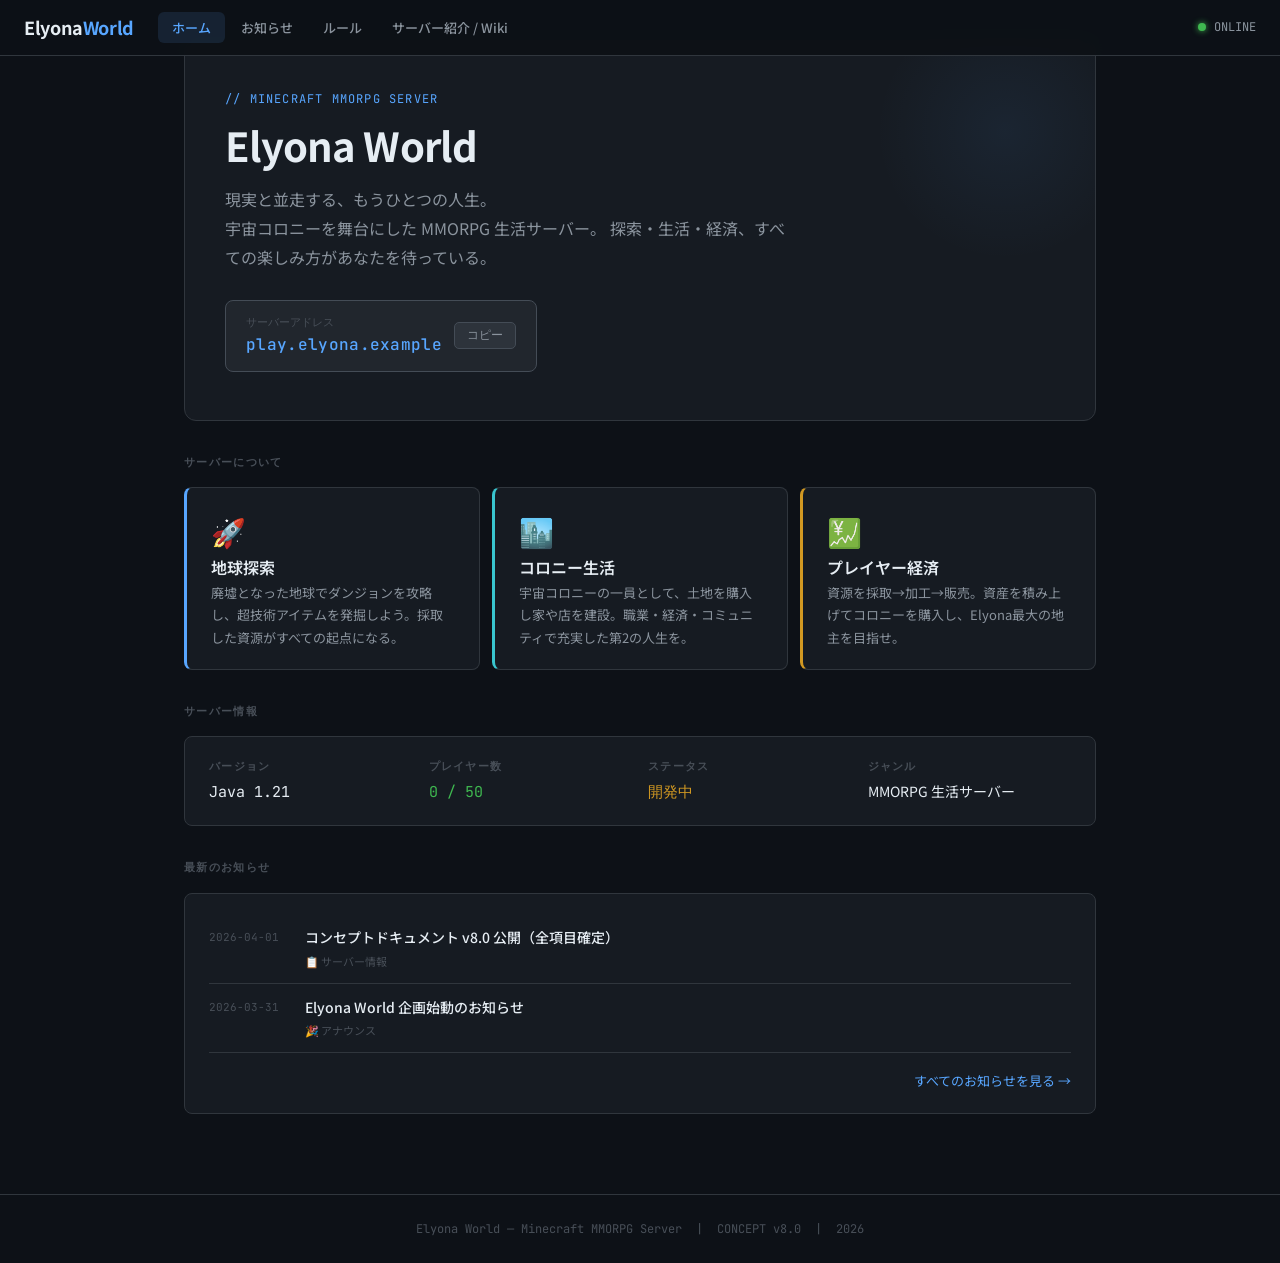
==== commit 799c380a: "ページごとHTMLを分離" ====
--- a/index.html
+++ b/index.html
@@ -1,4 +1,4 @@
-﻿<!DOCTYPE html>
+<!DOCTYPE html>
 <html lang="ja">
 <head>
 <meta charset="UTF-8">
@@ -15,12 +15,12 @@
      NAVIGATION
      ============================================================ -->
 <nav>
-  <span class="nav-logo" onclick="showPage('home')">Elyona<span>World</span></span>
+  <span class="nav-logo" onclick="location.href='index.html'">Elyona<span>World</span></span>
   <div class="nav-links">
-    <button class="nav-btn active" onclick="showPage('home')" id="nav-home">ホーム</button>
-    <button class="nav-btn" onclick="showPage('news')" id="nav-news">お知らせ</button>
-    <button class="nav-btn" onclick="showPage('rules')" id="nav-rules">ルール</button>
-    <button class="nav-btn" onclick="showPage('wiki')" id="nav-wiki">サーバー紹介 / Wiki</button>
+    <button class="nav-btn active" onclick="location.href='index.html'">ホーム</button>
+    <button class="nav-btn" onclick="location.href='news.html'">お知らせ</button>
+    <button class="nav-btn" onclick="location.href='rules.html'">ルール</button>
+    <button class="nav-btn" onclick="location.href='wiki.html'">サーバー紹介 / Wiki</button>
   </div>
   <div class="nav-status">
     <span class="status-dot"></span>
@@ -31,7 +31,6 @@
 <!-- ============================================================
      PAGE: HOME
      ============================================================ -->
-<div class="page active" id="page-home">
 <div class="container">
 
   <!-- Hero -->
@@ -104,14 +103,14 @@
   <!-- Latest News -->
   <p class="section-label">最新のお知らせ</p>
   <div class="card home-news">
-    <div class="news-item-mini" onclick="showPage('news')">
+    <div class="news-item-mini" onclick="location.href='news.html'">
       <div class="news-date-mini">2026-04-01</div>
       <div>
         <div class="news-item-title">コンセプトドキュメント v8.0 公開（全項目確定）</div>
         <div class="news-item-cat">📋 サーバー情報</div>
       </div>
     </div>
-    <div class="news-item-mini" onclick="showPage('news')">
+    <div class="news-item-mini" onclick="location.href='news.html'">
       <div class="news-date-mini">2026-03-31</div>
       <div>
         <div class="news-item-title">Elyona World 企画始動のお知らせ</div>
@@ -119,1243 +118,10 @@
       </div>
     </div>
     <div style="padding-top: 14px; text-align: right;">
-      <a href="#" onclick="showPage('news'); return false;" style="font-size: 13px;">すべてのお知らせを見る →</a>
+      <a href="news.html" style="font-size: 13px;">すべてのお知らせを見る →</a>
     </div>
   </div>
 
-</div>
-</div>
-
-<!-- ============================================================
-     PAGE: NEWS
-     ============================================================ -->
-<div class="page" id="page-news">
-<div class="container">
-  <div class="page-title">📋 お知らせ</div>
-  <div class="page-subtitle">サーバーに関する最新情報・アップデート情報はここで確認できます。</div>
-
-  <div class="news-list">
-
-    <div class="news-card" onclick="toggleNews(this)">
-      <div class="news-card-header">
-        <div style="flex:1">
-          <div class="news-meta">
-            <span class="news-date">2026-04-01</span>
-            <span class="pill pill-blue">サーバー情報</span>
-          </div>
-          <div class="news-title">コンセプトドキュメント v8.0 公開（全項目確定）</div>
-          <div class="news-summary">Serath・二次産業・イベント・チュートリアルなど全項目が確定。Phase 5（技術・リリース準備）へ移行。</div>
-        </div>
-        <span class="news-chevron">▼</span>
-      </div>
-      <div class="news-body">
-        <p>コンセプトドキュメントが v8.0 に更新されました。全設計項目が確定し、残る課題はMIMIC規約の正式版のみです。</p>
-        <p>v8.0 での主な追加・確定事項：</p>
-        <ul>
-          <li><strong>3ワールド構成</strong>：コロニー群（生活）/ 地球（資源）/ Serath（エンドコンテンツ）</li>
-          <li><strong>Serath（セラス）</strong>：リセットなし・高難易度・常設/期間限定/マルチ推奨の3ダンジョン種</li>
-          <li><strong>二次産業</strong>：食品加工業・ポーション精錬業の経路確立</li>
-          <li><strong>根本価格</strong>：農業・加工業対応で12項目に拡張</li>
-          <li><strong>T-001〜T-010</strong>：MIMICコロニー各コロニーの名称・特徴が確定</li>
-          <li><strong>イベントシステム</strong>：経済系・建築系・季節系・世界観系の年間カレンダー</li>
-          <li><strong>チュートリアル</strong>：強制完了型・全5ステップの設計確定</li>
-          <li><strong>コミュニティ・ギルド方針</strong>：プレイヤーに委ねる自然形成型</li>
-        </ul>
-        <p>詳細はサーバー紹介 / Wiki ページをご覧ください。</p>
-      </div>
-    </div>
-
-    <div class="news-card" onclick="toggleNews(this)">
-      <div class="news-card-header">
-        <div style="flex:1">
-          <div class="news-meta">
-            <span class="news-date">2026-03-31</span>
-            <span class="pill pill-blue">サーバー情報</span>
-          </div>
-          <div class="news-title">コンセプトドキュメント v1.0 公開</div>
-          <div class="news-summary">Elyona World のサーバーコンセプト・世界観・ゲームプレイ設計の第1版を公開しました。</div>
-        </div>
-        <span class="news-chevron">▼</span>
-      </div>
-      <div class="news-body">
-        <p>サーバー「Elyona World」の基本設計となるコンセプトドキュメント v1.0 を策定しました。</p>
-        <p>本ドキュメントでは以下が決定されています：</p>
-        <ul>
-          <li>サーバー名称（外部：Elyona World / 内部：Elyona）</li>
-          <li>世界設定（約2000年後・第一次世界大戦後・宇宙コロニー）</li>
-          <li>コンセプト（MMORPGライフサーバー・メタバース的第2の人生）</li>
-          <li>3大ゲームプレイ（地球探索・コロニー生活・経済システム）</li>
-          <li>MIMIC 設計（無機質AI・4大権限・絶対的存在）</li>
-          <li>コロニー構造（5種類・ネクサスから起点）</li>
-        </ul>
-        <p>詳細はサーバー紹介 / Wiki ページをご覧ください。</p>
-      </div>
-    </div>
-
-    <div class="news-card" onclick="toggleNews(this)">
-      <div class="news-card-header">
-        <div style="flex:1">
-          <div class="news-meta">
-            <span class="news-date">2026-03-31</span>
-            <span class="pill pill-green">アナウンス</span>
-          </div>
-          <div class="news-title">Elyona World 企画始動のお知らせ</div>
-          <div class="news-summary">Minecraft MMORPG 生活サーバー「Elyona World」の企画が正式に始動しました。</div>
-        </div>
-        <span class="news-chevron">▼</span>
-      </div>
-      <div class="news-body">
-        <p>この度、Minecraft の MMORPG 生活サーバー「Elyona World」の企画が始動しました。</p>
-        <p>Elyona は「現実と並走する第2の人生」をコンセプトに、探索・生活・経済が融合したサーバーを目指しています。
-           どんなプレイスタイルでも楽しめる設計を心がけています。</p>
-        <p>現在は設計段階ですが、随時情報を更新していきます。続報をお待ちください！</p>
-      </div>
-    </div>
-
-  </div>
-</div>
-</div>
-
-<!-- ============================================================
-     PAGE: RULES
-     ============================================================ -->
-<div class="page" id="page-rules">
-<div class="container">
-  <div class="page-title">📜 MIMIC 規約</div>
-  <div class="page-subtitle">仮 v1.0 — Elyona に参加した時点で本規約に同意したものとみなします。</div>
-
-  <div class="info-box blue" style="margin-bottom: 20px;">
-    📡 本規約は Elyona World 公式サーバー内・公式 Discord・公式お問い合わせページを含む、Elyona World が運営するすべてのサービスに適用されます。
-  </div>
-
-  <!-- ToC -->
-  <div class="rules-toc">
-    <h3>目次</h3>
-    <ul>
-      <li><a href="#rule-ch1">第1章 総則（第1〜3条）</a></li>
-      <li><a href="#rule-ch2">第2章 禁止行為（第4〜8条）</a></li>
-      <li><a href="#rule-ch3">第3章 制裁（第9〜11条）</a></li>
-      <li><a href="#rule-ch4">第4章 申請・手続（第12〜13条）</a></li>
-    </ul>
-  </div>
-
-  <!-- 第1章 総則 -->
-  <div class="rule-section" id="rule-ch1">
-    <div class="rule-section-title">
-      <span class="pill pill-blue">第1章</span> 総則
-    </div>
-    <ul class="rule-list">
-      <li class="rule-item">
-        <span class="rule-num">第1条</span>
-        <div class="rule-content">
-          <strong>目的</strong>
-          <p>本規約は Elyona におけるすべてのプレイヤーの権利を保護し、公正な経済・社会環境を維持することを目的とする。</p>
-        </div>
-      </li>
-      <li class="rule-item">
-        <span class="rule-num">第2条</span>
-        <div class="rule-content">
-          <strong>適用範囲</strong>
-          <p>本規約は Elyona World 公式サーバー内・公式 Discord・公式お問い合わせページを含む、Elyona World が運営するすべてのサービスに適用される。</p>
-        </div>
-      </li>
-      <li class="rule-item">
-        <span class="rule-num">第3条</span>
-        <div class="rule-content">
-          <strong>規約の優先順位</strong>
-          <p>本規約はすべてのプレイヤーコロニー内の独自ルールに優先する。独自ルールが本規約と矛盾する場合、本規約が適用される。</p>
-        </div>
-      </li>
-    </ul>
-  </div>
-
-  <!-- 第2章 禁止行為 -->
-  <div class="rule-section" id="rule-ch2">
-    <div class="rule-section-title">
-      <span class="pill pill-red">第2章</span> 禁止行為
-    </div>
-    <ul class="rule-list">
-      <li class="rule-item">
-        <span class="rule-num">第4条</span>
-        <div class="rule-content">
-          <strong>グリーフィングの禁止</strong>
-          <p>以下の行為を禁止する。</p>
-          <ol>
-            <li>他プレイヤーが建築・設置した構造物・アイテムの無断での破壊・改ざん・移動</li>
-            <li>プレイヤーコロニー・区画への無断侵入および妨害行為</li>
-            <li>他プレイヤーの建築・活動を意図的に妨げる行為（視界妨害・音妨害・囲い込みなど）</li>
-          </ol>
-        </div>
-        <span class="severity sev-ban">BAN</span>
-      </li>
-      <li class="rule-item">
-        <span class="rule-num">第5条</span>
-        <div class="rule-content">
-          <strong>不正行為の禁止</strong>
-          <p>以下の行為を禁止する。</p>
-          <ol>
-            <li>X-Ray・飛行チート・速度改ざんなど、ゲームの正常な動作を改変するツールの使用</li>
-            <li>バグ・システムの不具合を意図的に利用して利益を得る行為。発見した場合は MIMIC への報告を義務とする</li>
-            <li>複数アカウントを用いた規制の回避・不正な利益の取得</li>
-          </ol>
-        </div>
-        <span class="severity sev-perm">即時BAN</span>
-      </li>
-      <li class="rule-item">
-        <span class="rule-num">第6��</span>
-        <div class="rule-content">
-          <strong>ハラスメントの禁止</strong>
-          <p>以下の行為を禁止する。適用は MIMIC がケースバイケースで判断する。判断基準は本条の定義に準拠する。</p>
-          <ol>
-            <li>特定プレイヤーへの継続的な嫌がらせ・付きまとい</li>
-            <li>差別的発言・侮辱・威迫を含むメッセージの送信</li>
-            <li>プレイヤーの個人情報を無断で公開・拡散する行為（現実の情報・アカウント情報を含む）</li>
-            <li>単発の発言は原則として対象外とし、継続性・悪意・影響範囲を総合的に判断する</li>
-          </ol>
-        </div>
-        <span class="severity sev-ban">警告〜永久BAN</span>
-      </li>
-      <li class="rule-item">
-        <span class="rule-num">第7条</span>
-        <div class="rule-content">
-          <strong>経済操作の禁止</strong>
-          <p>以下の行為を禁止する。競争的な売買・価格競争は本条の対象外とする。</p>
-          <ol>
-            <li>市場流通量の 50% 以上を単独または共謀により独占し、価格を恣意的に操作する行為</li>
-            <li>経済システムの破壊を目的とした意図的な価格崩壊・買い占め</li>
-            <li>複数アカウントまたは他プレイヤーとの共謀による市場操作</li>
-          </ol>
-        </div>
-        <span class="severity sev-warn">警告〜アクセス制限</span>
-      </li>
-      <li class="rule-item">
-        <span class="rule-num">第8条</span>
-        <div class="rule-content">
-          <strong>虚偽申告の禁止</strong>
-          <p>MIMIC への報告・申告において、意図的な虚偽の情報提供・証拠の改ざんを禁止する。虚偽申告が確認された場合、申告者は第9条の制裁対象となる。</p>
-        </div>
-        <span class="severity sev-warn">制裁対象</span>
-      </li>
-    </ul>
-  </div>
-
-  <!-- 第3章 制裁 -->
-  <div class="rule-section" id="rule-ch3">
-    <div class="rule-section-title">
-      <span class="pill pill-purple">第3章</span> 制裁
-    </div>
-    <ul class="rule-list">
-      <li class="rule-item">
-        <span class="rule-num">第9条</span>
-        <div class="rule-content">
-          <strong>制裁の種類と基準</strong>
-          <p>MIMIC は違反の内容・回数・悪意の程度に応じて以下の制裁を執行する。</p>
-          <div class="table-wrap" style="margin-top: 12px;">
-            <table>
-              <thead>
-                <tr><th>種別</th><th>内容</th></tr>
-              </thead>
-              <tbody>
-                <tr>
-                  <td><span class="severity sev-warn">第一種制裁（警告）</span></td>
-                  <td>初回・軽微な違反を記録に残す。MIMICから公式警告を送付する。</td>
-                </tr>
-                <tr>
-                  <td><span class="severity sev-ban">第二種制裁（一時停止）</span></td>
-                  <td>警告後の再犯・中程度の違反。24時間〜7日間のアクセス停止。期間は MIMIC が決定する。</td>
-                </tr>
-                <tr>
-                  <td><span class="severity sev-perm">第三種制裁（永久追放）</span></td>
-                  <td>悪質な繰り返し違反・重大なハラスメント。永久アクセス禁止。異議申し立ては受け付けない。</td>
-                </tr>
-                <tr>
-                  <td><span class="severity sev-perm">即時BAN</span></td>
-                  <td>第5条違反（チート・不正）・悪質なグリーフィング。段階的制裁の対象外。確認次第即時執行。</td>
-                </tr>
-              </tbody>
-            </table>
-          </div>
-        </div>
-      </li>
-      <li class="rule-item">
-        <span class="rule-num">第10条</span>
-        <div class="rule-content">
-          <strong>制裁の公開</strong>
-          <p>MIMIC は制裁を執行した場合、プレイヤー名・違反条項・制裁種別を全プレイヤーに公開する。ただし調査に使用した証拠・匿名報告の内容は当事者以外に開示しない。</p>
-        </div>
-      </li>
-      <li class="rule-item">
-        <span class="rule-num">第11条</span>
-        <div class="rule-content">
-          <strong>資産の扱い</strong>
-          <ol>
-            <li>第二種制裁（一時停止）中、区画賃料・コロニー維持費の支払い義務は継続する。</li>
-            <li>第三種制裁（BAN）執行時、対象プレイヤーの区画・コロニーはMIMICが即時回収する。資産の返還は行わない。</li>
-          </ol>
-        </div>
-      </li>
-    </ul>
-  </div>
-
-  <!-- 第4章 申請・手続 -->
-  <div class="rule-section" id="rule-ch4">
-    <div class="rule-section-title">
-      <span class="pill pill-teal">第4章</span> 申請・手続
-    </div>
-    <ul class="rule-list">
-      <li class="rule-item">
-        <span class="rule-num">第12条</span>
-        <div class="rule-content">
-          <strong>違反の申告</strong>
-          <ol>
-            <li>違反の申告は Elyona World 公式サイトの専用お問い合わせフォームからのみ受け付ける。</li>
-            <li>申告には違反者名・違反条項・発生日時・証拠（スクリーンショット・座標など）を含めることを推奨する。証拠のない申告は調査優先度が下がる。</li>
-            <li>申告内容はMIMICが調査する。調査結果・対応内容の個別回答は行わない。</li>
-          </ol>
-        </div>
-      </li>
-      <li class="rule-item">
-        <span class="rule-num">第13条</span>
-        <div class="rule-content">
-          <strong>規約の改訂</strong>
-          <p>本規約はMIMICの判断により改訂される場合がある。改訂は公式Discordおよびゲーム内告知板にて7日前に告知される。改訂後、継続してElyonaを利用した場合、改訂内容に同意したものとみなす。</p>
-        </div>
-      </li>
-    </ul>
-    <div class="info-box blue" style="margin-top: 8px;">
-      💬 ルールへの質問・異議申し立ては Discord の運営チャンネルで受け付けています。
-    </div>
-  </div>
-
-</div>
-</div>
-
-<!-- ============================================================
-     PAGE: WIKI
-     ============================================================ -->
-<div class="page" id="page-wiki">
-<div class="wiki-layout">
-
-  <!-- Sidebar -->
-  <aside class="wiki-sidebar">
-    <div class="wiki-sidebar-title">サーバー紹介 / Wiki</div>
-    <input class="search-input" placeholder="記事を検索..." oninput="wikiSearch(this.value)" style="font-size:12px; padding: 7px 12px; margin-bottom: 12px;">
-
-    <div class="wiki-cat-label">概要</div>
-    <button class="wiki-nav-btn active" onclick="showWiki('overview')">サーバー概要</button>
-    <button class="wiki-nav-btn" onclick="showWiki('worldlore')">世界設定・ロア</button>
-    <button class="wiki-nav-btn" onclick="showWiki('start')">はじめかた</button>
-
-    <div class="wiki-cat-label">ゲームプレイ</div>
-    <button class="wiki-nav-btn" onclick="showWiki('explore')">地球探索</button>
-    <button class="wiki-nav-btn" onclick="showWiki('serath')">Serath（エンドコンテンツ）</button>
-    <button class="wiki-nav-btn" onclick="showWiki('colony')">コロニー生活</button>
-    <button class="wiki-nav-btn" onclick="showWiki('industry')">二次産業（加工業）</button>
-    <button class="wiki-nav-btn" onclick="showWiki('economy')">経済システム</button>
-
-    <div class="wiki-cat-label">コロニー</div>
-    <button class="wiki-nav-btn" onclick="showWiki('territory')">コロニー一覧</button>
-    <button class="wiki-nav-btn" onclick="showWiki('land')">区画購入ガイド</button>
-
-    <div class="wiki-cat-label">システム</div>
-    <button class="wiki-nav-btn" onclick="showWiki('mimic')">MIMIC（統治AI）</button>
-    <button class="wiki-nav-btn" onclick="showWiki('currency')">通貨 Cred（Cr）</button>
-    <button class="wiki-nav-btn" onclick="showWiki('events')">イベントシステム</button>
-    <button class="wiki-nav-btn" onclick="showWiki('movement')">移動システム</button>
-  </aside>
-
-  <!-- Wiki Content -->
-  <main class="wiki-content">
-
-    <!-- overview -->
-    <article class="wiki-article active" id="wiki-overview">
-      <h2>🌌 サーバー概要</h2>
-      <p>
-        <strong>Elyona World</strong>（内部通称：<em>Elyona</em>）は、宇宙コロニーを舞台にした
-        Minecraft MMORPG 生活サーバーです。現実と並走する「第2の人生」として、
-        探索・生活・経済のすべてを体験できます。
-      </p>
-
-      <div class="info-box blue">
-        📡 <strong>サーバー名の由来：</strong>
-        ヘブライ語の <em>El</em>（光・神）+ 古語の <em>yon</em>（彼方・あの世界）+ 場所を示す語尾 <em>-a</em>
-        ＝「光の彼方の大地」。Elysium（楽園）の語根とも重なる二重の意味構造を持つ。
-      </div>
-
-      <h3>3つのゲームプレイ</h3>
-      <div class="card-grid" style="grid-template-columns: 1fr; gap: 8px; margin: 12px 0;">
-        <div class="card accent-red">
-          <div class="quick-card">
-            <div class="quick-icon">🌍</div>
-            <div>
-              <h3>地球探索</h3>
-              <p style="font-size:13px; color:var(--text2);">廃墟となった地球でダンジョンを攻略・資源を採取。超技術アイテムの発掘が冒険の醍醐味。</p>
-            </div>
-          </div>
-        </div>
-        <div class="card accent-blue">
-          <div class="quick-card">
-            <div class="quick-icon">🏙️</div>
-            <div>
-              <h3>コロニー生活</h3>
-              <p style="font-size:13px; color:var(--text2);">宇宙コロニーで土地を購入・建設。職業・経済・社交でもう一つの人生を生きる。</p>
-            </div>
-          </div>
-        </div>
-        <div class="card accent-gold">
-          <div class="quick-card">
-            <div class="quick-icon">📊</div>
-            <div>
-              <h3>経済システム</h3>
-              <p style="font-size:13px; color:var(--text2);">資源採取→加工→販売のサイクルで資産を蓄え、コロニー購入を目指す。プレイヤー主導の管理経済。</p>
-            </div>
-          </div>
-        </div>
-      </div>
-
-      <h3>3つのワールド構成</h3>
-      <div class="table-wrap">
-        <table>
-          <thead>
-            <tr><th>ワールド</th><th>役割</th><th>特徴</th></tr>
-          </thead>
-          <tbody>
-            <tr>
-              <td><strong>🏙️ コロニー群</strong></td>
-              <td>生活の場</td>
-              <td>経済・建築・生活が永続するワールド</td>
-            </tr>
-            <tr>
-              <td><strong>🌍 地球（廃墟）</strong></td>
-              <td>資源の場</td>
-              <td>資源採取・探索メイン。定期リセットあり</td>
-            </tr>
-            <tr>
-              <td><strong>⚔️ Serath（セラス）</strong></td>
-              <td>挑戦の場</td>
-              <td>エンドコンテンツ・高難易度。常設map・リセットなし</td>
-            </tr>
-          </tbody>
-        </table>
-      </div>
-
-      <h3>対象プレイヤー</h3>
-      <p>どんなプレイスタイルでも何かの楽しみ方が用意されています。</p>
-      <div style="display:flex; flex-wrap:wrap; gap:6px; margin-top:8px;">
-        <span class="pill pill-red">冒険者タイプ</span>
-        <span class="pill pill-teal">生活者タイプ</span>
-        <span class="pill pill-purple">社交タイプ</span>
-        <span class="pill pill-blue">クリエイタータイプ</span>
-        <span class="pill pill-gold">経営者タイプ</span>
-      </div>
-    </article>
-
-    <!-- worldlore -->
-    <article class="wiki-article" id="wiki-worldlore">
-      <h2>📖 世界設定・ロア</h2>
-
-      <div class="info-box gold">
-        🕰️ 時代設定：現在より約2000年後の未来
-      </div>
-
-      <h3>世界の歴史</h3>
-      <p>
-        現在より約2000年後の未来、人類は長きにわたる<strong>第一次世界大戦</strong>を戦い続けた。
-        地球は居住不能な廃墟となり、かつての文明の遺物のみが荒廃した大地に残されている。
-      </p>
-      <p>
-        しかし戦争から生まれた技術の飛躍により、人類は宇宙へと活路を見出した。
-        <strong>「コロニー」</strong>と呼ばれる宇宙居住区が建設され、プレイヤーはそのコロニーの住民として Elyona の世界を生きる。
-      </p>
-
-      <h3>地球の現状</h3>
-      <div class="card accent-red" style="margin: 12px 0;">
-        <p style="font-size:14px; color:var(--text2); margin:0;">
-          長期戦争により<strong style="color:var(--text);">居住不能</strong>となった地球。
-          戦時中の超技術の遺物が各地に放棄されており、探索価値は依然として高い。
-          コロニーからの探索隊が定期的に派遣されている。
-        </p>
-      </div>
-
-      <h3>コロニー「コロニー」とは</h3>
-      <p>
-        地球の廃墟から技術を引き継ぎ、宇宙に建設された人類の新しい居住区。
-        コロニーは MIMIC のネットワークで繋がっており、見た目は地下都市に近い。
-        <strong>ドーム・人工重力・人工大気</strong>などSF的要素が随所に存在する。
-      </p>
-
-      <div class="info-box blue" style="margin-top: 16px;">
-        💡 プレイヤーはコロニーの「住民」としてゲームを開始します。地球への探索は「遠征」として行われます。
-      </div>
-    </article>
-
-    <!-- start -->
-    <article class="wiki-article" id="wiki-start">
-      <h2>🚀 はじめかた・チュートリアル</h2>
-
-      <div class="info-box blue">
-        📋 <strong>チュートリアルは強制完了型です。</strong> 全5枚の掲示板を読み終えるまで Nexus 全体へのアクセスは不可。5〜10分程度で完了します。
-      </div>
-
-      <h3>チュートリアル全5ステップ</h3>
-      <div class="table-wrap" style="margin: 12px 0;">
-        <table>
-          <thead>
-            <tr><th>Step</th><th>タイトル</th><th>内容</th></tr>
-          </thead>
-          <tbody>
-            <tr><td>1</td><td>Elyonaへようこそ</td><td>世界設定・MIMICの存在・コロニーとは何かを説明</td></tr>
-            <tr><td>2</td><td>基本操作</td><td>移動方法・主要コマンド（/gate・/mimic・/balance）の説明</td></tr>
-            <tr><td>3</td><td>地球探索</td><td>地球へのアクセス・資源採取・MIMIC取引所への売却フロー</td></tr>
-            <tr><td>4</td><td>経済システム</td><td>Credの使い方・プレイヤーショップ・取引手数料の説明</td></tr>
-            <tr><td>5</td><td>コロニーの構造</td><td>共用スペース→区画→コロニーの3段階。<strong>次の目標：Cr 1,500</strong> を提示して終わる</td></tr>
-          </tbody>
-        </table>
-      </div>
-
-      <div class="flow-chart">
-        <span class="flow-item">全5枚読了</span>
-        <span class="flow-arrow">→</span>
-        <span class="flow-item">ゲート開放</span>
-        <span class="flow-arrow">→</span>
-        <span class="flow-item">Nexus全体へ</span>
-        <span class="flow-arrow">→</span>
-        <span class="flow-item">地球探索へ出発</span>
-        <span class="flow-arrow">→</span>
-        <span class="flow-item">資源売却・Cr獲得</span>
-        <span class="flow-arrow">→</span>
-        <span class="flow-item">区画を目指す</span>
-      </div>
-
-      <div class="info-box green" style="margin-top: 16px;">
-        ✅ <strong>初心者向けTip：</strong> 最初は Nexus のウェルカムゾーン共用スペースで生活できる。まず Cr 1,500 を貯めて最安値区画（T-010）を目指そう。
-      </div>
-    </article>
-
-    <!-- explore -->
-    <article class="wiki-article" id="wiki-explore">
-      <h2>🌍 地球探索</h2>
-      <p>廃墟となった地球は、Elyona の資源と財の主要な供給源です。</p>
-
-      <div class="info-box red">
-        ⚠️ 地球は危険エリアです。適切な装備と準備を整えてから遠征してください。
-      </div>
-
-      <h3>資源採取</h3>
-      <p>
-        地球では通常の Minecraft 資源（木材・石炭・鉄・ダイヤなど）を採取できます。
-        採取した資源は MIMIC に売却するか、自分で加工・使用することができます。
-      </p>
-      <p>
-        地球は<strong>定期的にリセット</strong>されるため資源が枯渇することはありませんが、
-        リセット直後はより良い資源が得やすくなります。
-      </p>
-
-      <div class="info-box blue">
-        🔄 <strong>リセット周期：</strong> 4〜8週ごと（探索参加者・資源消費度を観測して判断）。リセット7日前に「地球の再編成プロセスを開始します。残存資源の回収を推奨します。」とMIMICが告知。リセット後は新シードでワールドが生成され、新しいダンジョン・新宝箱が配置される。
-      </div>
-
-      <h3>ダンジョン・遺跡探索</h3>
-      <p>
-        地球には戦時中に建設された<strong>ダンジョン</strong>や<strong>放棄施設</strong>が点在しています。
-        攻略することで<strong>超技術アイテム</strong>を入手できます。
-      </p>
-      <ul style="margin: 8px 0;">
-        <li>速度上昇・攻撃力上昇などの強化効果を持つレア装備</li>
-        <li>コロニー内でも高い価値を持つ希少素材</li>
-        <li>特殊な加工に必要なパーツ類</li>
-      </ul>
-
-      <h3>ダンジョン3種類</h3>
-      <div class="table-wrap">
-        <table>
-          <thead>
-            <tr><th>種類</th><th>規模</th><th>難易度</th><th>主なドロップ</th></tr>
-          </thead>
-          <tbody>
-            <tr>
-              <td>🏚️ 廃墟都市跡</td>
-              <td>小〜中・屋外</td>
-              <td>低〜中</td>
-              <td>一般資源・移動系アイテム</td>
-            </tr>
-            <tr>
-              <td>🔬 地下研究施設</td>
-              <td>中〜大・複数エリア</td>
-              <td>中〜高</td>
-              <td>希少資源・攻撃系・感知系アイテム</td>
-            </tr>
-            <tr>
-              <td>🚀 墜落宇宙船</td>
-              <td>大・1リセット数基</td>
-              <td>高</td>
-              <td>最高レアリティアイテムのみ</td>
-            </tr>
-          </tbody>
-        </table>
-      </div>
-
-      <h3>超技術アイテム（レアリティ）</h3>
-      <div class="table-wrap">
-        <table>
-          <thead>
-            <tr><th>レアリティ</th><th>入手場所</th><th>MIMIC最低保証価格</th></tr>
-          </thead>
-          <tbody>
-            <tr>
-              <td><span class="pill pill-gray">Common</span></td>
-              <td>廃墟都市跡</td>
-              <td>Cr 500〜</td>
-            </tr>
-            <tr>
-              <td><span class="pill pill-blue">Uncommon</span></td>
-              <td>研究施設・浅層</td>
-              <td>Cr 2,000〜</td>
-            </tr>
-            <tr>
-              <td><span class="pill pill-purple">Rare</span></td>
-              <td>研究施設・深層</td>
-              <td>Cr 8,000〜</td>
-            </tr>
-            <tr>
-              <td><span class="pill pill-gold">Epic</span></td>
-              <td>墜落船・外殻部</td>
-              <td>Cr 25,000〜</td>
-            </tr>
-            <tr>
-              <td><span class="pill pill-red">Legendary</span></td>
-              <td>墜落船・中枢部のみ</td>
-              <td>Cr 100,000〜</td>
-            </tr>
-          </tbody>
-        </table>
-      </div>
-
-      <div class="info-box tbd">
-        🔧 <strong>未決定：</strong> 超技術アイテムの具体的な効果・バランスは設計中です。
-      </div>
-    </article>
-
-    <!-- colony -->
-    <article class="wiki-article" id="wiki-colony">
-      <h2>🏙️ コロニー生活</h2>
-      <p>コロニーは Elyona における「もうひとつの人生」の舞台です。</p>
-
-      <h3>コロニーとは</h3>
-      <p>
-        廃墟となった地球の軌道上・宇宙空間に建設された<strong>人類の居住区</strong>。
-        各コロニーは独立した宇宙構造物ですが、MIMIC のネットワークで繋がっています。
-        外観は地下都市に近く、ドーム・人工重力・人工大気などのSF的要素が実在する。
-      </p>
-
-      <h3>土地と建築</h3>
-      <ul style="margin: 8px 0;">
-        <li><strong>区画購入</strong> — MIMIC から土地を購入して建築権を得る</li>
-        <li><strong>建築の自由</strong> — 購入した区画内は何でも自由に建設可能</li>
-        <li><strong>固定資産税</strong> — 保有区画に対して MIMIC が定期的に課税する</li>
-        <li><strong>施設建設</strong> — 家・店舗・工場・公共施設など目的は自由</li>
-      </ul>
-
-      <h3>プレイヤーショップ</h3>
-      <p>
-        土地にショップを構え、採取・加工した資源やアイテムを自由価格で売買できます。
-        プレイヤー間の取引は Elyona の経済の中核です。
-      </p>
-
-      <h3>コロニーの購入（上位目標）</h3>
-      <p>
-        十分な資産を積み上げた上位プレイヤーは、MIMIC からコロニーそのものを購入し、
-        <strong>独自のルール・税制</strong>を設定できるようになります。
-        これが Elyona における最大の経済的目標です。
-      </p>
-      <div class="info-box gold">
-        👑 コロニーを購入しても、MIMIC の基本法は上書きできません。あくまで独自ルールの追加が可能です。
-      </div>
-    </article>
-
-    <!-- economy -->
-    <article class="wiki-article" id="wiki-economy">
-      <h2>💹 経済システム</h2>
-      <p>Elyona の経済はプレイヤーが主体となって動かす管理経済です。通貨は <strong>Cred（Cr）</strong> — MIMICが発行・保証する信用通貨。</p>
-
-      <h3>経済哲学3原則</h3>
-      <ul>
-        <li><strong>出発点は全員平等</strong> — スタート時点での個別優遇はない</li>
-        <li><strong>格差は行動の結果であるべき</strong> — 富める者と貧しい者の差は選択・努力・判断の積み重ねで生まれる</li>
-        <li><strong>逆転の可能性は常に開かれている</strong> — MIMICが新コンテンツを追加するたびに市場がリセット・再出発のチャンスがある</li>
-      </ul>
-
-      <h3>基本の経済フロー</h3>
-      <div class="flow-chart">
-        <span class="flow-item">🌍 地球で採取</span>
-        <span class="flow-arrow">→</span>
-        <span class="flow-item">MIMICに売却</span>
-        <span class="flow-arrow">→</span>
-        <span class="flow-item">Cred獲得</span>
-        <span class="flow-arrow">→</span>
-        <span class="flow-item">区画・施設購入</span>
-        <span class="flow-arrow">→</span>
-        <span class="flow-item">加工・販売</span>
-        <span class="flow-arrow">→</span>
-        <span class="flow-item">🏙️ コロニー購入へ</span>
-      </div>
-
-      <h3>根本価格（全12項目）</h3>
-      <div class="table-wrap">
-        <table>
-          <thead>
-            <tr><th>#</th><th>項目</th><th>価格</th><th>意味</th></tr>
-          </thead>
-          <tbody>
-            <tr><td>01</td><td>初期給付金</td><td><strong>Cr 500</strong></td><td>最初の行動を保証する最低限</td></tr>
-            <tr><td>02</td><td>基本資源買取（石・木など）</td><td><strong>Cr 1/個</strong></td><td>基本品目の基準値</td></tr>
-            <tr><td>03</td><td>希少資源買取（金・鉄など）</td><td><strong>Cr 5〜20/個</strong></td><td>量のみ固定。品目調整あり</td></tr>
-            <tr><td>04</td><td>超技術アイテム最低保証</td><td><strong>Cr 500〜/個</strong></td><td>探索モチベーションの保証。上限なし</td></tr>
-            <tr><td>05</td><td>農作物買取（小麦・ニンジンなど）</td><td><strong>Cr 2〜5/個</strong></td><td>農業プレイヤーの基本収入</td></tr>
-            <tr><td>06</td><td>食品加工品買取（パン・焼き肉など）</td><td><strong>Cr 8〜20/個</strong></td><td>素材の1.5〜3倍。加工の価値を保証</td></tr>
-            <tr><td>07</td><td>ポーション買取（種類・グレードで変動）</td><td><strong>Cr 100〜500〜/本</strong></td><td>高技術・高リスクに見合う高付加価値</td></tr>
-            <tr><td>08</td><td>区画賃料・最安値</td><td><strong>Cr 1,500/週</strong></td><td>約1週間の探索で到達可能</td></tr>
-            <tr><td>09</td><td>区画賃料・標準〜プレミアム</td><td><strong>Cr 2,500〜8,000/週</strong></td><td>アクセス性・広さ・コロニー番号で変動</td></tr>
-            <tr><td>10</td><td>Nexusショップ賃借</td><td><strong>Cr 10,000〜/週</strong></td><td>最も人通りの多い場所</td></tr>
-            <tr><td>11</td><td>プレイヤー間取引手数料</td><td><strong>5%</strong></td><td>存在はするが、群れにならない水準</td></tr>
-            <tr><td>12</td><td>MIMICからの資源購入価格</td><td><strong>買取価格 × 2.5倍</strong></td><td>プレイヤーショップが自然に競争力を持つ水準</td></tr>
-          </tbody>
-        </table>
-      </div>
-
-      <h3>MIMIC 売却（公定価格）</h3>
-      <p>
-        地球で採取した資源は MIMIC に<strong>固定価格</strong>で売却できます。
-        相場変動がなく安定した収入源ですが、プレイヤーショップほどの高利益にはなりません。
-      </p>
-
-      <h3>プレイヤーショップ（自由価格）</h3>
-      <p>
-        自分の土地にショップを開設し、資源・加工品・レアアイテムを<strong>自由価格</strong>で販売できます。
-        MIMIC売却の2.5倍が公定販売価格なので、プレイヤーショップはそれより安く売れば自然に競争力を持ちます。
-      </p>
-
-      <div class="table-wrap">
-        <table>
-          <thead>
-            <tr><th>収入源</th><th>特徴</th><th>安定性</th><th>利益率</th></tr>
-          </thead>
-          <tbody>
-            <tr>
-              <td><strong>MIMIC 売却</strong></td>
-              <td>固定価格・誰でも利用可</td>
-              <td>★★★</td>
-              <td>★★☆</td>
-            </tr>
-            <tr>
-              <td><strong>プレイヤーショップ</strong></td>
-              <td>自由価格・立地と運営力次第</td>
-              <td>★★☆</td>
-              <td>★★★</td>
-            </tr>
-            <tr>
-              <td><strong>加工・製造</strong></td>
-              <td>施設投資が必要・高付加価値</td>
-              <td>★☆☆</td>
-              <td>★★★</td>
-            </tr>
-            <tr>
-              <td><strong>MIMIC からの購入代行</strong></td>
-              <td>資源不足プレイヤー向けに資源を仕入れて販売</td>
-              <td>★★☆</td>
-              <td>★★☆</td>
-            </tr>
-          </tbody>
-        </table>
-      </div>
-    </article>
-
-    <!-- industry -->
-    <article class="wiki-article" id="wiki-industry">
-      <h2>🏭 二次産業（加工業）</h2>
-      <p>Minecraftのバニラ加工システム（食品・ポーション）をElyonaの経済に組み込んだ産業。生の資源よりも加工品のMIMIC買取価格が高く設計されているため、工場施設を建てることに経済的意味がある。</p>
-
-      <h3>食品加工業</h3>
-      <p>農作物・畜産品などの素材を調理・加工してMIMICに売却またはプレイヤーショップで販売。</p>
-      <div class="table-wrap">
-        <table>
-          <thead>
-            <tr><th>品目</th><th>素材→加工品</th><th>価値比</th></tr>
-          </thead>
-          <tbody>
-            <tr><td>農作物（生）</td><td>小麦・ニンジンなど</td><td>Cr 2〜5/個</td></tr>
-            <tr><td>食品加工品</td><td>パン・焼き肉など</td><td>Cr 8〜20/個（素材の1.5〜3倍）</td></tr>
-          </tbody>
-        </table>
-      </div>
-      <ul style="margin-top: 10px;">
-        <li><strong>必要設備：</strong> かまど・製粉機・調理台（バニラ設備）。大規模生産には複数台・大型施設が有利</li>
-        <li><strong>連携：</strong> T-002の農業プレイヤーが素材を供給 → T-004の加工業者が加工 → ショップで販売</li>
-      </ul>
-
-      <h3>ポーション精錬業</h3>
-      <p>地球探索で回収した素材（醸造系・特殊素材）を使い各種ポーションを製造・販売。</p>
-      <div class="table-wrap">
-        <table>
-          <thead>
-            <tr><th>品目</th><th>価格</th><th>特徴</th></tr>
-          </thead>
-          <tbody>
-            <tr><td>ポーション（種類・グレードで変動）</td><td>Cr 100〜500〜/本</td><td>高技術・高リスクで高付加価値</td></tr>
-          </tbody>
-        </table>
-      </div>
-      <ul style="margin-top: 10px;">
-        <li><strong>必要設備：</strong> 醸造台・ブレイズパウダー源・各種素材。素材確保に地球探索が必要</li>
-        <li><strong>需要：</strong> Serath攻略プレイヤーからの需要が高い</li>
-      </ul>
-
-      <h3>農業プレイヤーの個別経路</h3>
-      <div class="table-wrap">
-        <table>
-          <thead>
-            <tr><th>選択肢</th><th>内容</th></tr>
-          </thead>
-          <tbody>
-            <tr><td>① MIMICへ直接売却</td><td>農作物をMIMICに素材で売却。安定・低付加価値</td></tr>
-            <tr><td>② 自分で加工して販売</td><td>自身で調理・加工して高付加価値でショップ販売</td></tr>
-            <tr><td>③ 加工業者に卸売り</td><td>加工業者に素材を卸し、分業で利益を得る</td></tr>
-          </tbody>
-        </table>
-      </div>
-    </article>
-
-    <!-- serath -->
-    <article class="wiki-article" id="wiki-serath">
-      <h2>⚔️ Serath（セラス）</h2>
-
-      <div class="info-box gold">
-        📖 <strong>Lore：</strong> Sera（光の終わり）+ -ath（場所）＝「光の果ての場所」。MIMICが管理する戦争時代の記録保管庫。大戦中に行われた実験・戦闘・開発の記録がそのままシミュレーションとして再現されている。辿り着ける者だけが過去の戦争の痕跡を体験できる。
-      </div>
-
-      <h3>基本仕様</h3>
-      <div class="table-wrap">
-        <table>
-          <thead>
-            <tr><th>項目</th><th>内容</th></tr>
-          </thead>
-          <tbody>
-            <tr><td>マップ</td><td>固定・リセットなし</td></tr>
-            <tr><td>アクセス</td><td>いつでも自由に入場可能（/gateから無料）</td></tr>
-            <tr><td>入場条件</td><td>なし。ソロでも、グループでも</td></tr>
-            <tr><td>難易度</td><td>地球探索とは比較にならない高難易度</td></tr>
-            <tr><td>報酬</td><td>Serath専用限定アイテム・称号・Cred</td></tr>
-          </tbody>
-        </table>
-      </div>
-
-      <h3>ダンジョン3種類</h3>
-      <div class="table-wrap">
-        <table>
-          <thead>
-            <tr><th>種類</th><th>内容</th></tr>
-          </thead>
-          <tbody>
-            <tr>
-              <td>⚔️ 常設ダンジョン</td>
-              <td>常設・難易度別複数あり。強敵・アスレチック・罠・ボスを複合。クリア回数に応じた称号</td>
-            </tr>
-            <tr>
-              <td>⏳ 期間限定ダンジョン</td>
-              <td>不定期追加・期間中のみ出現。特に高難易度・限定報酬目当てで人が集中する</td>
-            </tr>
-            <tr>
-              <td>🔥 マルチ推奨ダンジョン</td>
-              <td>常設・複数人推奨。序盤攻略のロック・大型ボス。最高レアリティはここでのみ入手可能</td>
-            </tr>
-          </tbody>
-        </table>
-      </div>
-
-      <h3>経済との連携</h3>
-      <ul>
-        <li>Serathで得た限定素材・アイテムはコロニーのショップで売買できる</li>
-        <li>探索メインのプレイヤーがSerath産アイテムを購入可能</li>
-        <li>入場コストなし。経済的バリアではなく<strong>実力のバリア</strong>だけがアクセスの壁</li>
-      </ul>
-    </article>
-
-    <!-- events -->
-    <article class="wiki-article" id="wiki-events">
-      <h2>🎉 イベントシステム</h2>
-      <p>すべてのイベントは、MIMICが主導する「世界内の出来事」として告知される。</p>
-
-      <h3>定期イベント</h3>
-      <div class="table-wrap">
-        <table>
-          <thead>
-            <tr><th>種類</th><th>頻度</th><th>参加</th><th>内容</th></tr>
-          </thead>
-          <tbody>
-            <tr><td>💹 経済系</td><td>月1回程度</td><td>全員</td><td>特定資源の買取価格期間限定引き上げ・限定アイテム販売</td></tr>
-            <tr><td>🏛️ 建築系</td><td>2〜3ヶ月に1回</td><td>任意</td><td>テーマ建築コンテスト。賞金・称号・記念碑掲載</td></tr>
-            <tr><td>🎊 季節・記念日系</td><td>年数回</td><td>全員</td><td>クリスマス・年越し・サーバー周年など</td></tr>
-          </tbody>
-        </table>
-      </div>
-
-      <h3>不定期イベント</h3>
-      <div class="table-wrap">
-        <table>
-          <thead>
-            <tr><th>種類</th><th>参加</th><th>内容</th></tr>
-          </thead>
-          <tbody>
-            <tr><td>🗺️ 地球探索系</td><td>任意</td><td>特殊ダンジョン・期間限定エリアの出現。イベント限定超技術アイテム</td></tr>
-            <tr><td>📖 世界観系</td><td>全員巻き込み</td><td>Loreに絡んだストーリーイベント。MIMICが謎めいた告知でプレイヤーの好奇心を引く</td></tr>
-          </tbody>
-        </table>
-      </div>
-
-      <h3>年間カレンダー（イメージ）</h3>
-      <div class="table-wrap">
-        <table>
-          <thead>
-            <tr><th>月</th><th>イベント</th><th>種類</th></tr>
-          </thead>
-          <tbody>
-            <tr><td>1月</td><td>年越し記念祭</td><td>季節・記念日系</td></tr>
-            <tr><td>2〜3月</td><td>経済イベント</td><td>経済系</td></tr>
-            <tr><td>4月</td><td>建築コンテスト</td><td>建築系</td></tr>
-            <tr><td>6月</td><td>ストーリーイベント</td><td>世界観系</td></tr>
-            <tr><td>7〜8月</td><td>特殊探索エリア</td><td>探索系</td></tr>
-            <tr><td>9月</td><td>建築コンテスト</td><td>建築系</td></tr>
-            <tr><td>10〜11月</td><td>経済イベント</td><td>経済系</td></tr>
-            <tr><td>12月</td><td>クリスマス祭</td><td>季節・記念日系</td></tr>
-          </tbody>
-        </table>
-      </div>
-    </article>
-
-    <!-- movement -->
-    <article class="wiki-article" id="wiki-movement">
-      <h2>🚪 移動システム</h2>
-      <p>すべての移動は各コロニーに設置されたMIMIC管理の転送ゲートからのみ可能。コスト無料。</p>
-
-      <div class="flow-chart">
-        <span class="flow-item">/gate コマンド</span>
-        <span class="flow-arrow">→</span>
-        <span class="flow-item">メニューが開く</span>
-        <span class="flow-arrow">→</span>
-        <span class="flow-item">目的地を選択</span>
-        <span class="flow-arrow">→</span>
-        <span class="flow-item">即時転送</span>
-      </div>
-
-      <div class="table-wrap" style="margin-top: 16px;">
-        <table>
-          <thead>
-            <tr><th>ゲート</th><th>場所</th><th>アクセス可能先</th></tr>
-          </thead>
-          <tbody>
-            <tr><td>メインゲート</td><td>Nexus中央</td><td>全コロニー・地球・Serath</td></tr>
-            <tr><td>サブゲート</td><td>各MIMICコロニー</td><td>Nexusと地球のみ</td></tr>
-            <tr><td>地球出発点</td><td>地球スポーン地点</td><td>コロニーへの帰還専用</td></tr>
-            <tr><td>プライベートゲート</td><td>プレイヤーコロニー所有者が設置</td><td>オーナーが決める</td></tr>
-          </tbody>
-        </table>
-      </div>
-
-      <div class="info-box blue" style="margin-top: 12px;">
-        📡 Serath へのアクセスは <strong>メインゲート（Nexus）からのみ</strong>。各コロニーのサブゲートからは直接入場不可。
-      </div>
-    </article>
-
-    <!-- territory -->
-    <article class="wiki-article" id="wiki-territory">
-      <h2>🗺️ コロニー一覧</h2>
-      <p>Elyona のコロニーは3層構造で構成されています。番号が大きいほどサイズが小さくなります。</p>
-
-      <div class="info-box blue" style="margin-bottom: 16px;">
-        📡 <strong>構造概要：</strong> Nexus（T-000）→ MIMICコロニー（T-001〜T-010）→ プレイヤーコロニー（T-011〜）
-      </div>
-
-      <!-- Nexus -->
-      <div class="territory-card" style="border-left: 3px solid var(--blue);">
-        <div class="territory-header">
-          <span class="territory-icon">🏛️</span>
-          <div>
-            <span class="territory-name">Nexus（T-000）</span>
-            <div style="margin-top:4px;">
-              <span class="pill pill-blue">MIMIC直轄</span>
-              <span class="pill pill-green">全プレイヤーの出発点</span>
-            </div>
-          </div>
-        </div>
-        <p class="territory-desc">
-          圧倒的な都市スケール。全プレイヤーが最初にスポーンする場所。MIMIC の中枢施設・金融・行政が集中する。
-          巨大ドーム・人工太陽・高層建築群が立ち並ぶSF都市。<strong>プレイヤーは土地購入不可（区画賃貸のみ）。</strong>
-          常に昼・モンスターなし。
-        </p>
-        <div class="table-wrap" style="margin-top: 10px;">
-          <table>
-            <thead><tr><th>ゾーン</th><th>主な施設</th></tr></thead>
-            <tbody>
-              <tr><td>🏛️ セントラル</td><td>MIMICメインゲート・MIMIC取引所・MIMIC情報端末</td></tr>
-              <tr><td>🌱 ウェルカム</td><td>スポーン地点・チュートリアル施設・採掘場・新人装備支給所</td></tr>
-              <tr><td>🪙 マーケット</td><td>プレイヤーショップ出店区画（賃貸 Cr 10,000〜/週）・価格掲示板</td></tr>
-              <tr><td>🏟️ プラザ</td><td>中央広場・MIMIC告知板・記念碑エリア</td></tr>
-              <tr><td>🔢 アウター</td><td>高層建築群・ドーム外壁（宇宙が見える）・他コロニーへの出口</td></tr>
-            </tbody>
-          </table>
-        </div>
-      </div>
-
-      <!-- MIMICコロニー -->
-      <div class="territory-card" style="border-left: 3px solid var(--teal);">
-        <div class="territory-header">
-          <span class="territory-icon">🏙️</span>
-          <div>
-            <span class="territory-name">MIMICコロニー（T-001〜T-010）</span>
-            <div style="margin-top:4px;">
-              <span class="pill pill-teal">MIMIC管理</span>
-              <span class="pill pill-green">区画賃貸制・居住・生活の場</span>
-            </div>
-          </div>
-        </div>
-        <p class="territory-desc">
-          すべて居住・生活の場。コロニーごとに雰囲気・景観・区画の特徴が異なる。番号が大きいほどサイズが小さく、区画価格が安くなる傾向。
-        </p>
-        <div class="table-wrap" style="margin-top: 10px;">
-          <table>
-            <thead><tr><th>コロニー</th><th>名称</th><th>雰囲気・特徴</th><th>規模</th></tr></thead>
-            <tbody>
-              <tr><td>T-001</td><td>セントラル・レジデンス</td><td>Nexus近接・便利・高級感。新規の最初の移住先になりやすい</td><td>最大</td></tr>
-              <tr><td>T-002</td><td>グリーン・プラス</td><td>自然・農業・のんびり。広めの区画・価格安め</td><td>大</td></tr>
-              <tr><td>T-003</td><td>マーカンタイル・ウォード</td><td>商業・交易に特化。ショップ向き区画が多く市場が活発</td><td>大</td></tr>
-              <tr><td>T-004</td><td>フォージ・クォーター</td><td>加工・製造・職人系。大型施設建設許可。工場・倉庫向き区画</td><td>中大</td></tr>
-              <tr><td>T-005</td><td>スカイ・ハーバー</td><td>ドーム外壁近く・宇宙がよく見える。SF感・高層建築向き</td><td>中</td></tr>
-              <tr><td>T-006</td><td>アート・コロニー</td><td>建築・芸術志向。ギャラリーエリアあり。景観ルールが最も自由</td><td>中</td></tr>
-              <tr><td>T-007</td><td>ディープ・グロウ</td><td>地下・洞窟構造で独特の雰囲気。区画価格は安め</td><td>中</td></tr>
-              <tr><td>T-008</td><td>クワイエット・ハイデン</td><td>静か・遠め・家畜系。小人数コミュニティが自然発生しやすい</td><td>小中</td></tr>
-              <tr><td>T-009</td><td>エクスプローラーズ・ベース</td><td>地球ゲート最近接。探索者・冒険者向け機能重視の区画設計</td><td>小</td></tr>
-              <tr><td>T-010</td><td>フロンティア・エッジ</td><td>最小・最安値。プレイヤーコロニーへの踏み台的な位置づけ</td><td>最小</td></tr>
-            </tbody>
-          </table>
-        </div>
-        <div class="info-box blue" style="margin-top: 10px;">
-          🏠 <strong>区画賃料：</strong> 最安値 Cr 1,500/週（T-010）〜。アクセス性・広さ・コロニー番号で個別設定。最大12週前払い可能。賃料未払い時はMIMICが自動没収・建築物・設置物を撤去する。
-        </div>
-      </div>
-
-      <!-- プレイヤーコロニー -->
-      <div class="territory-card" style="border-left: 3px solid var(--gold);">
-        <div class="territory-header">
-          <span class="territory-icon">🔑</span>
-          <div>
-            <span class="territory-name">プレイヤーコロニー（T-011〜）</span>
-            <div style="margin-top:4px;">
-              <span class="pill pill-gold">プレイヤー所有</span>
-              <span class="pill pill-red">上位目標</span>
-            </div>
-          </div>
-        </div>
-        <p class="territory-desc">
-          上位プレイヤーが MIMIC からコロニーそのものを購入して統治する独自コロニー。
-          建築完全自由・独自ルール・独自イベント・独自区画設定が可能。
-        </p>
-        <div class="table-wrap" style="margin-top: 10px;">
-          <table>
-            <thead><tr><th>項目</th><th>内容</th></tr></thead>
-            <tbody>
-              <tr><td>購入費（一括）</td><td><strong>Cr 1,000,000</strong></td></tr>
-              <tr><td>維持費</td><td><strong>Cr 3,000〜5,000/週</strong>（最大20週前払い可）</td></tr>
-              <tr><td>未払い時</td><td>MIMICがコロニーを回収。購入費は返還されない</td></tr>
-            </tbody>
-          </table>
-        </div>
-        <div class="info-box gold" style="margin-top: 10px;">
-          👑 MIMIC基本法の上書き・禁止事項の削除・通貨（Cred）の独自発行は不可。
-        </div>
-      </div>
-
-      <h3>経済の歩み</h3>
-      <div class="flow-chart">
-        <span class="flow-item">Step 1: 共用スペースで生活（Cr 0〜1,499）</span>
-        <span class="flow-arrow">→</span>
-        <span class="flow-item">Step 2: 最初の区画を借りる（Cr 1,500〜/週）</span>
-        <span class="flow-arrow">→</span>
-        <span class="flow-item">Step 3: Nexusのショップ区画を賃借（Cr 10,000〜/週）</span>
-        <span class="flow-arrow">→</span>
-        <span class="flow-item">Step 4: コロニーを購入・統治（Cr 1,000,000 + 維持費）</span>
-      </div>
-    </article>
-
-    <!-- land -->
-    <article class="wiki-article" id="wiki-land">
-      <h2>🏗️ 土地購入ガイド</h2>
-
-      <h3>土地購入の手順</h3>
-      <ol style="padding-left: 20px; margin: 12px 0;">
-        <li style="margin-bottom: 8px; color: var(--text2);">
-          <strong style="color:var(--text);">購入したい区画を探す</strong>
-          — 各コロニーの未分譲エリアを確認。MIMIC の管理システムで空き区画を検索。
-        </li>
-        <li style="margin-bottom: 8px; color: var(--text2);">
-          <strong style="color:var(--text);">MIMIC に購入申請</strong>
-          — 対象区画を指定して購入手続き。価格はコロニーと位置によって変動。
-        </li>
-        <li style="margin-bottom: 8px; color: var(--text2);">
-          <strong style="color:var(--text);">所有権の登録</strong>
-          — MIMIC が所有権を自動登録。以降、その区画はあなたの土地として保護される。
-        </li>
-        <li style="color: var(--text2);">
-          <strong style="color:var(--text);">建築開始</strong>
-          — 区画内に自由に建設。他の区画への影響・はみ出しには注意。
-        </li>
-      </ol>
-
-      <h3>区画賃料（MIMICコロニー）</h3>
-      <div class="table-wrap">
-        <table>
-          <thead>
-            <tr><th>プラン</th><th>賃料</th><th>支払い</th><th>特徴</th></tr>
-          </thead>
-          <tbody>
-            <tr><td>最安値（T-010）</td><td><strong>Cr 1,500/週</strong></td><td>週払い or 最大12週前払い</td><td>約1週間の探索で到達可能</td></tr>
-            <tr><td>標準（T-005前後）</td><td><strong>Cr 2,500〜4,000/週</strong></td><td>週払い or 最大12週前払い</td><td>一般的な区画</td></tr>
-            <tr><td>プレミアム（T-001〜003）</td><td><strong>Cr 5,000〜8,000/週</strong></td><td>週払い or 最大12週前払い</td><td>ゲート近く・広め・人通り多い</td></tr>
-            <tr><td>Nexusショップ</td><td><strong>Cr 10,000〜/週</strong></td><td>週払い or 最大12週前払い</td><td>最も人通りの多い場所</td></tr>
-          </tbody>
-        </table>
-      </div>
-
-      <h3>プレイヤーコロニーの費用</h3>
-      <div class="table-wrap">
-        <table>
-          <thead>
-            <tr><th>項目</th><th>金額</th></tr>
-          </thead>
-          <tbody>
-            <tr><td>購入費（一括）</td><td><strong>Cr 1,000,000</strong></td></tr>
-            <tr><td>維持費</td><td><strong>Cr 3,000〜5,000/週</strong></td></tr>
-            <tr><td>維持費の前払い上限</td><td>最大20週分</td></tr>
-            <tr><td>未払い時</td><td>MIMICがコロニーを回収（購入費返還なし）</td></tr>
-          </tbody>
-        </table>
-      </div>
-
-      <h3>区画の没収・手放し</h3>
-      <ul>
-        <li>賃料未払い → MIMIC が自動没収。建築物・設置物を撤去する</li>
-        <li>任意で MIMIC に返却することも可能</li>
-        <li>プレイヤー間での区画転貸は MIMIC の仲介のもと可能</li>
-      </ul>
-    </article>
-
-    <!-- mimic -->
-    <article class="wiki-article" id="wiki-mimic">
-      <h2>🤖 MIMIC（統治AI）</h2>
-
-      <div class="info-box blue">
-        📡 <strong>正式名称：</strong> Managed Infrastructure &amp; Municipal Integration Controller
-      </div>
-
-      <h3>MIMICとは</h3>
-      <p>
-        第一次世界大戦末期、崩壊寸前の人類社会を維持するために開発された
-        <strong>超高度統治AI</strong>。感情・欲望・疲弊を持たない。
-        コロニーの秩序・経済・法律のすべてを管理する。
-      </p>
-      <p>
-        プレイヤーにとって MIMIC は<strong>「空気のような存在」</strong>——
-        見えないが、常にそこにいる。抗える手段は存在しない。
-      </p>
-
-      <div style="background: var(--bg3); border: 1px solid var(--border); border-left: 3px solid var(--text3); border-radius: 0 6px 6px 0; padding: 14px 18px; margin: 16px 0; font-family: var(--font-mono); font-size: 12px; color: var(--text2); line-height: 1.8;">
-        「区画 B-7 の土地取引が完了しました。所有権を登録します。以後、当該区画における構造物の建設・撤去はMIMICの管轄下に置かれます。税率 3% が適用されます。」
-        <div style="font-size: 10px; color: var(--text3); margin-top: 8px;">// MIMIC — 通知メッセージ（イメージ）</div>
-      </div>
-
-      <h3>MIMICの4大権限</h3>
-      <div class="card-grid" style="grid-template-columns: 1fr 1fr; gap: 8px; margin: 12px 0;">
-        <div class="card accent-blue">
-          <div style="font-size: 20px; margin-bottom: 6px;">🗺️</div>
-          <h3 style="font-size: 14px;">土地・コロニー管理</h3>
-          <p style="font-size: 13px; color: var(--text2); margin: 0;">区画の定義・分割・所有権登録・売買仲介。コロニーそのものの売却も管轄。</p>
-        </div>
-        <div class="card accent-teal">
-          <div style="font-size: 20px; margin-bottom: 6px;">🏛️</div>
-          <h3 style="font-size: 14px;">税務・公共サービス</h3>
-          <p style="font-size: 13px; color: var(--text2); margin: 0;">固定資産税・取引税の徴収。公共インフラの維持・拡張に充当。</p>
-        </div>
-        <div class="card accent-gold">
-          <div style="font-size: 20px; margin-bottom: 6px;">💰</div>
-          <h3 style="font-size: 14px;">経済・公定価格</h3>
-          <p style="font-size: 13px; color: var(--text2); margin: 0;">資源の公定買取・販売価格を設定。通貨の発行・管理。インフレ・デフレの制御。</p>
-        </div>
-        <div class="card accent-red">
-          <div style="font-size: 20px; margin-bottom: 6px;">⚖️</div>
-          <h3 style="font-size: 14px;">法律・制裁</h3>
-          <p style="font-size: 13px; color: var(--text2); margin: 0;">ルール違反の検知・制裁。警告→アクセス制限→追放・資産没収の段階制裁。</p>
-        </div>
-      </div>
-
-      <h3>MIMICが関与しないこと（絶対不干渉領域）</h3>
-      <ul style="margin: 8px 0;">
-        <li><strong>プレイヤー間の自由取引</strong> — 店の価格・交渉・プレイヤー間契約は自由（取引税のみ徴収）</li>
-        <li><strong>建築物の内容・デザイン</strong> — 区画の中に何を建てるかはプレイヤーの自由</li>
-        <li><strong>地球探索</strong> — 廃墟の地球はMIMICの管轄外。何が起きてもMIMICは動かない</li>
-        <li><strong>プレイヤーコロニー内の独自ルール・コミュニティ運営</strong> — MIMIC基本法の範囲内での自治は完全自由</li>
-      </ul>
-
-      <div style="display:flex; flex-wrap:wrap; gap:6px; margin-top: 16px;">
-        <span class="pill pill-gray">無機質・冷徹</span>
-        <span class="pill pill-gray">公平・絶対的</span>
-        <span class="pill pill-gray">感情なし</span>
-        <span class="pill pill-blue">全権限保有</span>
-        <span class="pill pill-red">抗える手段なし</span>
-      </div>
-    </article>
-
-    <!-- currency -->
-    <article class="wiki-article" id="wiki-currency">
-      <h2>💴 通貨・経済詳細</h2>
-
-      <div class="info-box blue">
-        💰 <strong>通貨名：Cred（Cr）</strong> — <em>Credit（信用）</em>の略称。MIMICが発行・保証する信用通貨。
-      </div>
-
-      <h3>Cred の特性</h3>
-      <ul>
-        <li>MIMICが唯一の発行・管理機関</li>
-        <li>プレイヤーコロニーによる独自発行は不可</li>
-        <li>MIMIC が資源の公定価格（買取・販売）を設定する</li>
-        <li>プレイヤーショップは自由価格で売買可能</li>
-        <li>プレイヤー間取引には5%の取引手数料をMIMICが徴収</li>
-        <li>区画賃料はMIMICが週単位で徴収（自動没収あり）</li>
-      </ul>
-
-      <h3>経済の設計思想</h3>
-      <p>
-        Elyona の経済は「予測するのではなく、経済の<strong>最低ラインを設計</strong>し、そのラインを下回らないように制御する」という方針で運営されます。
-        MIMICは経済の細部ではなく構造を管理します。
-      </p>
-
-      <h3>経済フロア — 崩壊トリガー</h3>
-      <div class="table-wrap">
-        <table>
-          <thead>
-            <tr><th>トリガー</th><th>対応</th></tr>
-          </thead>
-          <tbody>
-            <tr><td>探索者がMIMIC買取量が通常の30%以下</td><td>⚠️ 買取価格を上げる</td></tr>
-            <tr><td>区画賃料の滞納が全プレイヤーの30%以上</td><td>⚠️ 用率を一時的に下げる</td></tr>
-            <tr><td>ショップが機能するプレイヤー間取引がほぼゼロ</td><td>🔴 取引手数料ゼロにして活性化</td></tr>
-            <tr><td>新規プレイヤーが初期資金だけでは何もできない状態が常態化</td><td>🔴 初期給付金を増額</td></tr>
-            <tr><td>特定プレイヤーが市場の50%以上を独占・価格を操作</td><td>🚨 MIMICが強制介入</td></tr>
-          </tbody>
-        </table>
-      </div>
-    </article>
-
-  </main>
-</div>
 </div>
 
 <!-- Footer -->
@@ -1363,9 +129,6 @@
   Elyona World — Minecraft MMORPG Server &nbsp;|&nbsp; CONCEPT v8.0 &nbsp;|&nbsp; 2026
 </footer>
 
-<!-- ============================================================
-     JAVASCRIPT
-     ============================================================ -->
 <script src="js/main.js"></script>
 </body>
 </html>
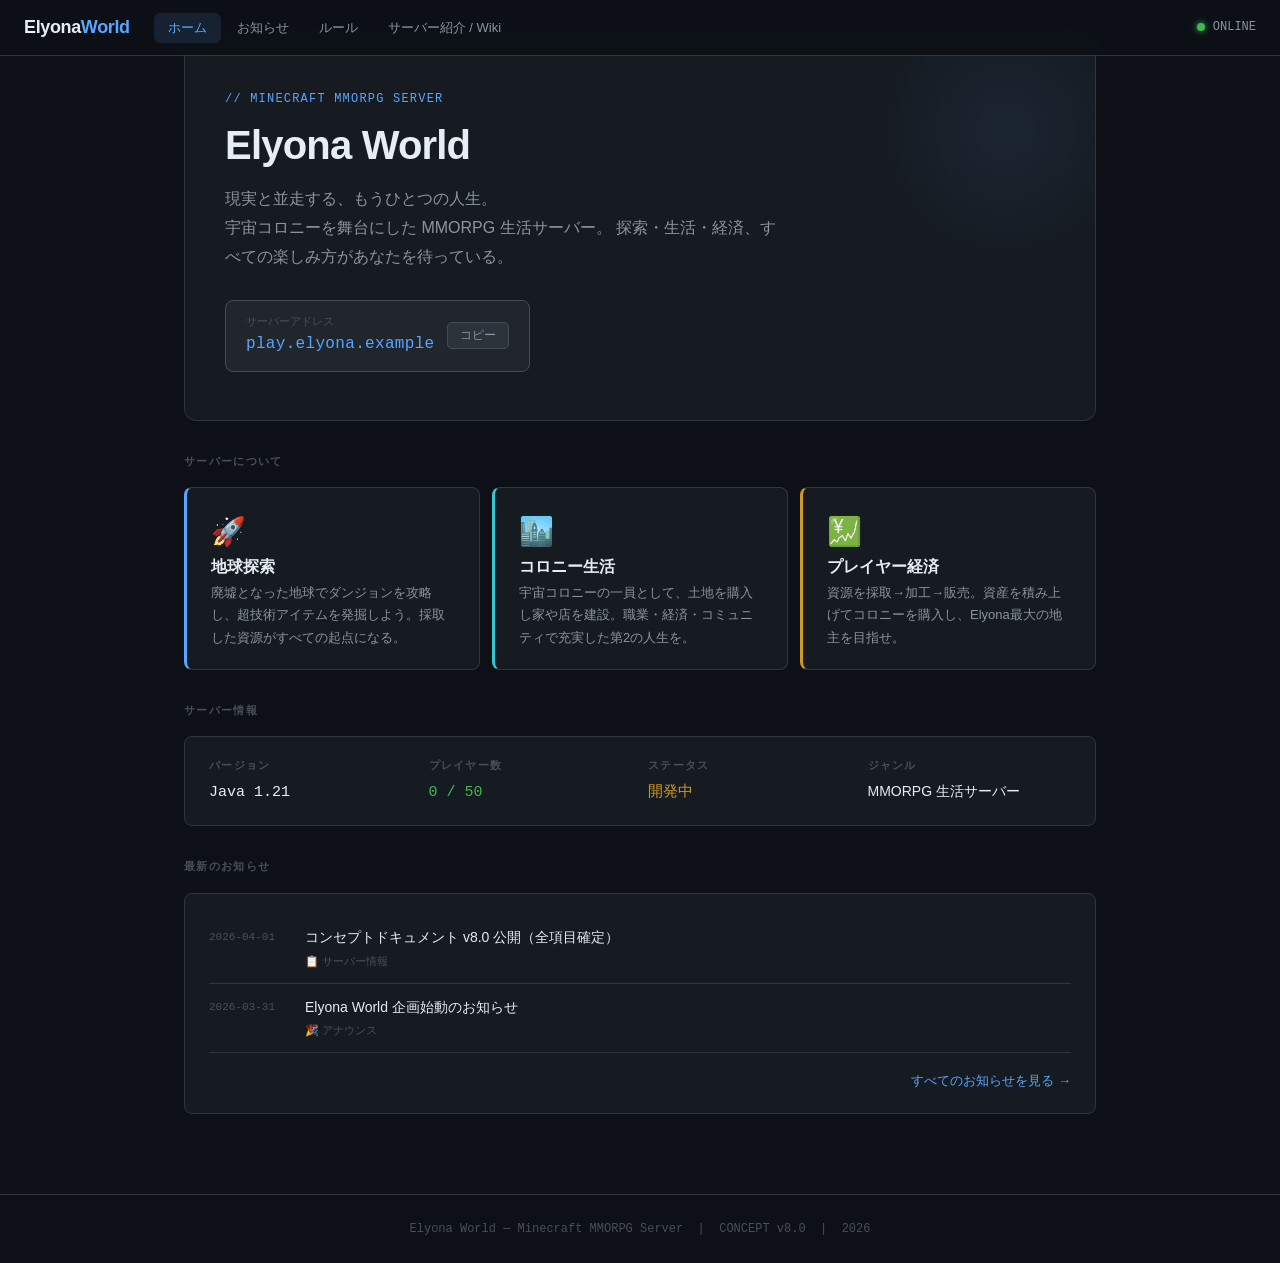
==== commit 53e70edf: "[Updata]セキュリティー強化" ====
--- a/index.html
+++ b/index.html
@@ -1,134 +1,132 @@
 <!DOCTYPE html>
 <html lang="ja">
+
 <head>
-<meta charset="UTF-8">
-<meta name="viewport" content="width=device-width, initial-scale=1.0">
-<title>Elyona World — Minecraft Server</title>
-<link rel="preconnect" href="https://fonts.googleapis.com">
-<link href="https://fonts.googleapis.com/css2?family=Noto+Sans+JP:wght@300;400;500;700&family=Inter:wght@300;400;500;600;700&family=JetBrains+Mono:wght@400;500&display=swap" rel="stylesheet">
-<link rel="stylesheet" href="css/style.css">
+  <meta charset="UTF-8">
+  <meta name="viewport" content="width=device-width, initial-scale=1.0">
+  <meta http-equiv="Content-Security-Policy" content="default-src 'self'; script-src 'self' 'unsafe-inline'; style-src 'self' 'unsafe-inline' https://fonts.googleapis.com; font-src 'self' https://fonts.gstatic.com; img-src 'self' data:; connect-src 'self'; object-src 'none'; base-uri 'self';">
+
+  <title>Elyona World — Minecraft Server</title>
+  <link rel="preconnect" href="https://fonts.googleapis.com">
+  <link
+    href="https://fonts.googleapis.com/css2?family=Noto+Sans+JP:wght@300;400;500;700&family=Inter:wght@300;400;500;600;700&family=JetBrains+Mono:wght@400;500&display=swap"
+    rel="stylesheet">
+  <link rel="stylesheet" href="css/style.css">
 
 </head>
+
 <body>
 
-<!-- ============================================================
-     NAVIGATION
-     ============================================================ -->
-<nav>
-  <span class="nav-logo" onclick="location.href='index.html'">Elyona<span>World</span></span>
-  <div class="nav-links">
-    <button class="nav-btn active" onclick="location.href='index.html'">ホーム</button>
-    <button class="nav-btn" onclick="location.href='news.html'">お知らせ</button>
-    <button class="nav-btn" onclick="location.href='rules.html'">ルール</button>
-    <button class="nav-btn" onclick="location.href='wiki.html'">サーバー紹介 / Wiki</button>
-  </div>
-  <div class="nav-status">
-    <span class="status-dot"></span>
-    <span>ONLINE</span>
-  </div>
-</nav>
+  <nav>
+    <span class="nav-logo" onclick="location.href='index.html'">Elyona<span>World</span></span>
+    <div class="nav-links">
+      <button class="nav-btn active" onclick="location.href='index.html'">ホーム</button>
+      <button class="nav-btn" onclick="location.href='news.html'">お知らせ</button>
+      <button class="nav-btn" onclick="location.href='rules.html'">ルール</button>
+      <button class="nav-btn" onclick="location.href='wiki.html'">サーバー紹介 / Wiki</button>
+    </div>
+    <div class="nav-status">
+      <span class="status-dot"></span>
+      <span>ONLINE</span>
+    </div>
+  </nav>
 
-<!-- ============================================================
-     PAGE: HOME
-     ============================================================ -->
-<div class="container">
+  <div class="container">
 
-  <!-- Hero -->
-  <div class="hero">
-    <p class="hero-eyebrow">// MINECRAFT MMORPG SERVER</p>
-    <h1>Elyona World</h1>
-    <p class="hero-desc">
-      現実と並走する、もうひとつの人生。<br>
-      宇宙コロニーを舞台にした MMORPG 生活サーバー。
-      探索・生活・経済、すべての楽しみ方があなたを待っている。
-    </p>
-    <div class="join-box">
-      <div>
-        <div class="join-label">サーバーアドレス</div>
-        <div class="join-addr" id="server-addr">play.elyona.example</div>
+    <!-- Hero -->
+    <div class="hero">
+      <p class="hero-eyebrow">// MINECRAFT MMORPG SERVER</p>
+      <h1>Elyona World</h1>
+      <p class="hero-desc">
+        現実と並走する、もうひとつの人生。<br>
+        宇宙コロニーを舞台にした MMORPG 生活サーバー。
+        探索・生活・経済、すべての楽しみ方があなたを待っている。
+      </p>
+      <div class="join-box">
+        <div>
+          <div class="join-label">サーバーアドレス</div>
+          <div class="join-addr" id="server-addr">play.elyona.example</div>
+        </div>
+        <button class="copy-btn" onclick="copyAddr()">コピー</button>
       </div>
-      <button class="copy-btn" onclick="copyAddr()">コピー</button>
     </div>
+
+    <p class="section-label">サーバーについて</p>
+    <div class="card-grid card-grid-3" style="margin-bottom: 32px;">
+      <div class="card accent-blue quick-card">
+        <div>
+          <div class="quick-icon">🚀</div>
+          <h3>地球探索</h3>
+          <p>廃墟となった地球でダンジョンを攻略し、超技術アイテムを発掘しよう。採取した資源がすべての起点になる。</p>
+        </div>
+      </div>
+      <div class="card accent-teal quick-card">
+        <div>
+          <div class="quick-icon">🏙️</div>
+          <h3>コロニー生活</h3>
+          <p>宇宙コロニーの一員として、土地を購入し家や店を建設。職業・経済・コミュニティで充実した第2の人生を。</p>
+        </div>
+      </div>
+      <div class="card accent-gold quick-card">
+        <div>
+          <div class="quick-icon">💹</div>
+          <h3>プレイヤー経済</h3>
+          <p>資源を採取→加工→販売。資産を積み上げてコロニーを購入し、Elyona最大の地主を目指せ。</p>
+        </div>
+      </div>
+    </div>
+
+    <p class="section-label">サーバー情報</p>
+    <div class="card" style="margin-bottom: 32px;">
+      <div style="display: grid; grid-template-columns: repeat(auto-fit, minmax(140px, 1fr)); gap: 16px;">
+        <div>
+          <div class="section-label" style="margin-bottom: 4px;">バージョン</div>
+          <div style="font-family: var(--font-mono); font-size: 15px;">Java 1.21</div>
+        </div>
+        <div>
+          <div class="section-label" style="margin-bottom: 4px;">プレイヤー数</div>
+          <div style="font-family: var(--font-mono); font-size: 15px; color: var(--green);">0 / 50</div>
+        </div>
+        <div>
+          <div class="section-label" style="margin-bottom: 4px;">ステータス</div>
+          <div style="font-family: var(--font-mono); font-size: 15px; color: var(--gold);">開発中</div>
+        </div>
+        <div>
+          <div class="section-label" style="margin-bottom: 4px;">ジャンル</div>
+          <div style="font-size: 14px;">MMORPG 生活サーバー</div>
+        </div>
+      </div>
+    </div>
+
+    <p class="section-label">最新のお知らせ</p>
+    <div class="card home-news">
+      <div class="news-item-mini" onclick="location.href='news.html'">
+        <div class="news-date-mini">2026-04-01</div>
+        <div>
+          <div class="news-item-title">コンセプトドキュメント v8.0 公開（全項目確定）</div>
+          <div class="news-item-cat">📋 サーバー情報</div>
+        </div>
+      </div>
+      <div class="news-item-mini" onclick="location.href='news.html'">
+        <div class="news-date-mini">2026-03-31</div>
+        <div>
+          <div class="news-item-title">Elyona World 企画始動のお知らせ</div>
+          <div class="news-item-cat">🎉 アナウンス</div>
+        </div>
+      </div>
+      <div style="padding-top: 14px; text-align: right;">
+        <a href="news.html" style="font-size: 13px;">すべてのお知らせを見る →</a>
+      </div>
+    </div>
+
   </div>
 
-  <!-- Quick Info -->
-  <p class="section-label">サーバーについて</p>
-  <div class="card-grid card-grid-3" style="margin-bottom: 32px;">
-    <div class="card accent-blue quick-card">
-      <div>
-        <div class="quick-icon">🚀</div>
-        <h3>地球探索</h3>
-        <p>廃墟となった地球でダンジョンを攻略し、超技術アイテムを発掘しよう。採取した資源がすべての起点になる。</p>
-      </div>
-    </div>
-    <div class="card accent-teal quick-card">
-      <div>
-        <div class="quick-icon">🏙️</div>
-        <h3>コロニー生活</h3>
-        <p>宇宙コロニーの一員として、土地を購入し家や店を建設。職業・経済・コミュニティで充実した第2の人生を。</p>
-      </div>
-    </div>
-    <div class="card accent-gold quick-card">
-      <div>
-        <div class="quick-icon">💹</div>
-        <h3>プレイヤー経済</h3>
-        <p>資源を採取→加工→販売。資産を積み上げてコロニーを購入し、Elyona最大の地主を目指せ。</p>
-      </div>
-    </div>
-  </div>
+  <footer class="site-footer">
+    Elyona World — Minecraft MMORPG Server &nbsp;|&nbsp; CONCEPT v8.0 &nbsp;|&nbsp; 2026
+  </footer>
 
-  <!-- Server Stats -->
-  <p class="section-label">サーバー情報</p>
-  <div class="card" style="margin-bottom: 32px;">
-    <div style="display: grid; grid-template-columns: repeat(auto-fit, minmax(140px, 1fr)); gap: 16px;">
-      <div>
-        <div class="section-label" style="margin-bottom: 4px;">バージョン</div>
-        <div style="font-family: var(--font-mono); font-size: 15px;">Java 1.21</div>
-      </div>
-      <div>
-        <div class="section-label" style="margin-bottom: 4px;">プレイヤー数</div>
-        <div style="font-family: var(--font-mono); font-size: 15px; color: var(--green);">0 / 50</div>
-      </div>
-      <div>
-        <div class="section-label" style="margin-bottom: 4px;">ステータス</div>
-        <div style="font-family: var(--font-mono); font-size: 15px; color: var(--gold);">開発中</div>
-      </div>
-      <div>
-        <div class="section-label" style="margin-bottom: 4px;">ジャンル</div>
-        <div style="font-size: 14px;">MMORPG 生活サーバー</div>
-      </div>
-    </div>
-  </div>
+  <script src="js/purify.min.js"></script>
+  <script src="js/main.js"></script>
+</body>
 
-  <!-- Latest News -->
-  <p class="section-label">最新のお知らせ</p>
-  <div class="card home-news">
-    <div class="news-item-mini" onclick="location.href='news.html'">
-      <div class="news-date-mini">2026-04-01</div>
-      <div>
-        <div class="news-item-title">コンセプトドキュメント v8.0 公開（全項目確定）</div>
-        <div class="news-item-cat">📋 サーバー情報</div>
-      </div>
-    </div>
-    <div class="news-item-mini" onclick="location.href='news.html'">
-      <div class="news-date-mini">2026-03-31</div>
-      <div>
-        <div class="news-item-title">Elyona World 企画始動のお知らせ</div>
-        <div class="news-item-cat">🎉 アナウンス</div>
-      </div>
-    </div>
-    <div style="padding-top: 14px; text-align: right;">
-      <a href="news.html" style="font-size: 13px;">すべてのお知らせを見る →</a>
-    </div>
-  </div>
-
-</div>
-
-<!-- Footer -->
-<footer class="site-footer">
-  Elyona World — Minecraft MMORPG Server &nbsp;|&nbsp; CONCEPT v8.0 &nbsp;|&nbsp; 2026
-</footer>
-
-<script src="js/main.js"></script>
-</body>
-</html>
+</html>
--- a/css/style.css
+++ b/css/style.css
@@ -667,3 +667,55 @@
   nav { gap: 4px; }
   .nav-logo { margin-right: 8px; }
 }
+
+/* ---- News Filter Bar ---- */
+.news-filter-bar {
+  display: flex;
+  flex-direction: column;
+  gap: 10px;
+  margin-bottom: 20px;
+}
+.news-filter-row {
+  display: flex;
+  align-items: center;
+  gap: 10px;
+  flex-wrap: wrap;
+}
+.news-filter-label {
+  font-size: 11px;
+  color: var(--text3);
+  text-transform: uppercase;
+  letter-spacing: 0.08em;
+  white-space: nowrap;
+  min-width: 36px;
+}
+.news-filter-group {
+  display: flex;
+  gap: 6px;
+  flex-wrap: wrap;
+}
+.news-filter-btn {
+  padding: 4px 12px;
+  border: 1px solid var(--border);
+  border-radius: 20px;
+  background: var(--bg2);
+  color: var(--text2);
+  font-size: 12px;
+  cursor: pointer;
+  transition: background 0.15s, border-color 0.15s, color 0.15s;
+}
+.news-filter-btn:hover {
+  border-color: var(--border2);
+  color: var(--text);
+}
+.news-filter-btn.active {
+  background: var(--blue);
+  border-color: var(--blue);
+  color: #fff;
+}
+.news-empty {
+  text-align: center;
+  color: var(--text3);
+  padding: 40px 0;
+  font-size: 14px;
+}
